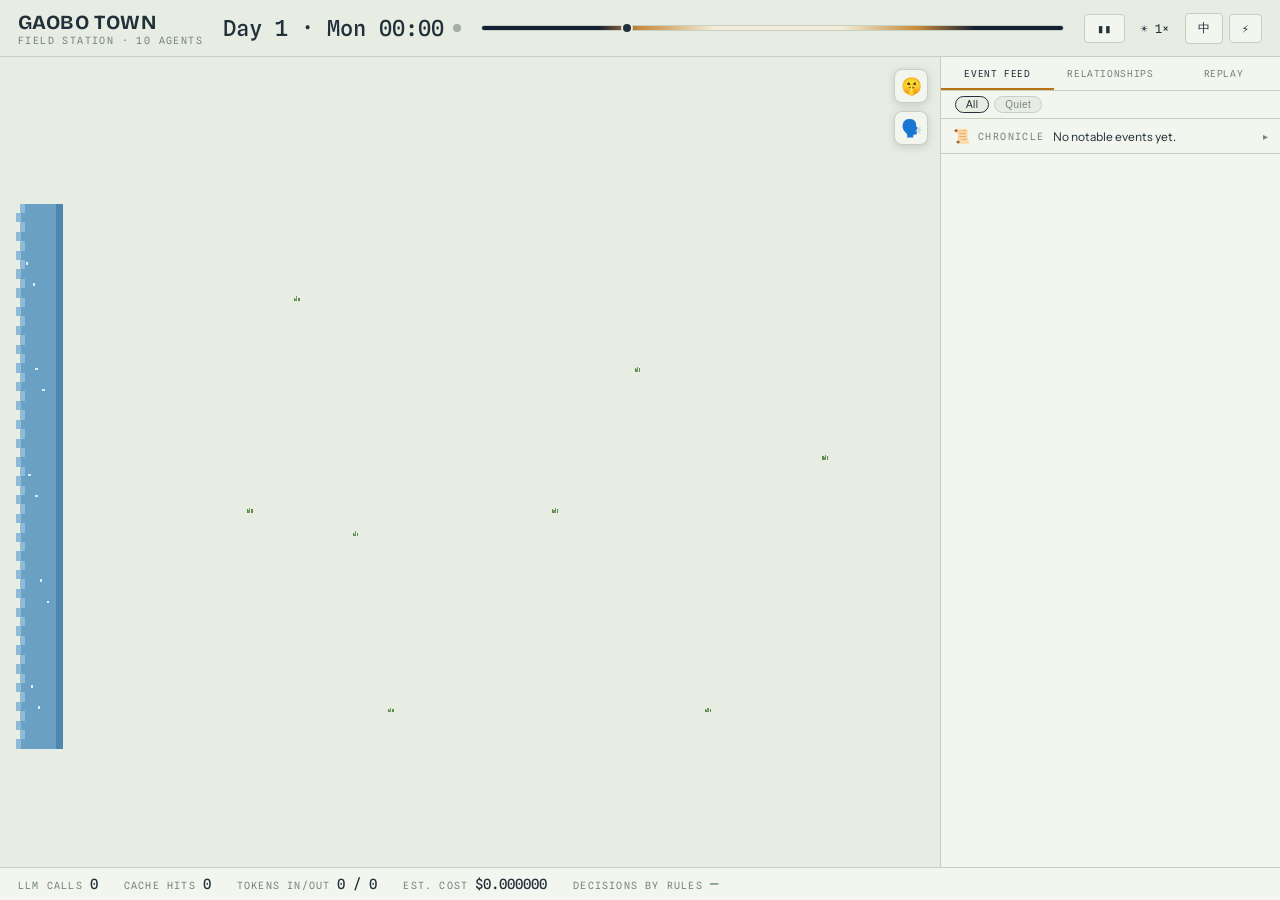
==== frontend/index.html @ 05ef364f "Frontend: inspector stale-response guard Clicking A then B during an LLM-busy stretch could let A's " ====
<!DOCTYPE html>
<html lang="en">
<head>
<meta charset="utf-8">
<meta name="viewport" content="width=device-width, initial-scale=1">
<title>高柏小鎮 · Gaobo Town</title>
<link rel="preconnect" href="https://fonts.googleapis.com">
<link href="https://fonts.googleapis.com/css2?family=Bricolage+Grotesque:opsz,wght@12..96,500;12..96,700&family=Instrument+Sans:wght@400;500;600&family=Spline+Sans+Mono:wght@400;500&display=swap" rel="stylesheet">
<style>
:root{
  --paper:#E8EDE4; --panel:#F3F6EF; --ink:#22303A; --faint:#75857D;
  --line:#C6CFC2; --amber:#B87413; --amber-soft:#B8741322;
  --moss:#5F7D5B; --water:#A9C4C9; --night:#131F35;
  --mono:'Spline Sans Mono',monospace; --body:'Instrument Sans',sans-serif;
  --disp:'Bricolage Grotesque',sans-serif;
}
*{box-sizing:border-box;margin:0}
html,body{height:100%}
body{font-family:var(--body);background:var(--paper);color:var(--ink);display:flex;flex-direction:column;overflow:hidden}

/* header */
header{display:flex;align-items:center;gap:20px;padding:10px 18px;border-bottom:1px solid var(--line)}
.wordmark{font-family:var(--disp);font-weight:700;font-size:20px;letter-spacing:.02em}
.wordmark small{font-family:var(--mono);font-weight:400;font-size:10px;color:var(--faint);display:block;letter-spacing:.14em}
.clockwrap{display:flex;align-items:center;gap:9px;min-width:150px}
#clock{font-family:var(--mono);font-size:22px;font-weight:500}
/* LLM in-flight hint: a quiet amber pulse beside the clock (only past 2s; this is
   normal, not an error, so it stays small). */
#llm-dot{width:9px;height:9px;border-radius:50%;flex:none;background:var(--amber);
  box-shadow:0 0 0 0 var(--amber);animation:llmpulse 1.5s ease-in-out infinite;cursor:default}
@keyframes llmpulse{0%,100%{opacity:.3;transform:scale(.8)}50%{opacity:1;transform:scale(1.15)}}
/* night skip: a small moon beside the clock while the town fast-forwards through the
   sleeping hours (hover -> "restores at dawn"). A slow breath, not an alarm. */
#night-moon{font-size:14px;line-height:1;flex:none;cursor:default;animation:moonbreath 3s ease-in-out infinite}
@keyframes moonbreath{0%,100%{opacity:.55}50%{opacity:1}}
/* connection-lost hint: a quiet grey dot beside the clock while the ws reconnects */
#conn-dot{width:8px;height:8px;border-radius:50%;flex:none;background:var(--faint);
  opacity:.6;animation:connpulse 1.6s ease-in-out infinite;cursor:default}
@keyframes connpulse{0%,100%{opacity:.25}50%{opacity:.7}}
/* pending pause: instant button feedback while the server finishes an in-flight call */
.controls #btn-pause.pending{animation:pausepulse 1s ease-in-out infinite}
@keyframes pausepulse{0%,100%{opacity:1}50%{opacity:.4}}
@media (prefers-reduced-motion:reduce){
  #llm-dot{animation:none;opacity:.75}
  .controls #btn-pause.pending{animation:none;opacity:.55}
}
/* the light installation twinkles once completed */
.installation.done{animation:instTwinkle 1.3s ease-in-out infinite}
@keyframes instTwinkle{0%,100%{opacity:1}50%{opacity:.68}}
@media (prefers-reduced-motion:reduce){ .installation.done{animation:none} }
#daystrip{flex:1;height:6px;border:1px solid var(--line);border-radius:3px;position:relative;background:
  linear-gradient(90deg,#131F35 0%,#131F35 20%,#c98a3a 27%,#f2ecd8 40%,#f2ecd8 62%,#c98a3a 75%,#131F35 85%,#131F35 100%)}
#sun{position:absolute;top:-4px;width:12px;height:12px;border-radius:50%;background:var(--ink);border:2px solid var(--paper);transform:translateX(-50%)}
.controls{display:flex;gap:6px;align-items:center}
.controls button{font-family:var(--mono);font-size:12px;padding:6px 12px;background:var(--panel);
  border:1px solid var(--line);border-radius:4px;color:var(--ink);cursor:pointer}
.controls button.active{background:var(--ink);color:var(--paper);border-color:var(--ink)}
.controls button:focus-visible{outline:2px solid var(--amber);outline-offset:1px}
/* Day/night pacing indicator (not a control): realtime by day, auto night cruise. */
.pace-state{font-family:var(--mono);font-size:12px;padding:6px 10px;color:var(--ink);cursor:default;white-space:nowrap}
.pace-state.cruising{color:var(--amber)}

/* layout */
main{flex:1;display:grid;grid-template-columns:1fr 340px;grid-template-rows:minmax(0,1fr);min-height:0}
#mapwrap{position:relative;min-width:0;min-height:0;overflow:hidden}
/* absolute-fill so the SVG's viewBox aspect ratio never forces intrinsic height
   (which would overflow a short window); it fills the wrap and `meet` letterboxes inside. */
#map{position:absolute;inset:0;width:100%;height:100%;display:block}
aside{border-left:1px solid var(--line);display:flex;flex-direction:column;min-height:0;background:var(--panel)}
.eyebrow{font-family:var(--mono);font-size:10px;letter-spacing:.16em;color:var(--faint);padding:10px 14px 6px}
#feedview{flex:1;min-height:0;display:flex;flex-direction:column;overflow:hidden;position:relative}
#feed{flex:1;overflow-y:auto;padding:0 14px 10px;font-size:13px;line-height:1.45}
.ev.hidden{display:none}
#feed-filter{display:flex;gap:5px;padding:5px 14px;border-bottom:1px solid var(--line);flex:none}
.ff{font-size:10px;padding:2px 10px;border-radius:999px;border:1px solid var(--line);background:var(--paper);
  color:var(--faint);cursor:pointer;letter-spacing:.04em}
.ff.active{color:var(--ink);border-color:var(--ink)}
#feed-pill{position:absolute;left:50%;bottom:12px;transform:translateX(-50%);z-index:20;cursor:pointer;
  font-size:11px;padding:4px 13px;border-radius:999px;border:1px solid var(--ink);background:var(--ink);
  color:var(--paper);box-shadow:0 2px 7px rgba(0,0,0,.22)}
/* chronicle -- the town's living history, pinned atop the feed */
#chronicle{flex:none;border-bottom:1px solid var(--line);background:var(--panel)}
#chron-head{width:100%;display:flex;align-items:center;gap:8px;padding:8px 12px;border:0;background:none;
  cursor:pointer;font-family:inherit;text-align:left;color:var(--ink)}
#chron-head:hover{background:var(--paper)}
#chron-head:focus-visible{outline:2px solid var(--amber);outline-offset:-2px}
.chron-hicon{font-size:14px;flex:none;display:inline-block}
.chron-hicon.pulse{animation:chronpulse .9s ease}
@keyframes chronpulse{0%{transform:scale(1)}30%{transform:scale(1.45)}100%{transform:scale(1)}}
.chron-title{font-family:var(--mono);font-size:10px;letter-spacing:.14em;color:var(--faint);flex:none}
#chron-preview{flex:1;min-width:0;font-size:12px;color:var(--ink);white-space:nowrap;overflow:hidden;text-overflow:ellipsis}
#chron-caret{flex:none;color:var(--faint);font-size:10px;transition:transform .2s}
#chronicle.open #chron-caret{transform:rotate(90deg)}
#chron-list{max-height:38vh;overflow-y:auto;padding:0 12px 8px}
.chron-row{border-top:1px dashed var(--line);font-size:12.5px;line-height:1.4;color:var(--ink)}
.chron-line{display:flex;gap:8px;padding:5px 0;cursor:pointer;align-items:flex-start}
.chron-line:hover{color:var(--amber)}
.chron-line time{font-family:var(--mono);font-size:11px;color:var(--faint);white-space:nowrap;padding-top:1px}
.chron-line .chron-msg{flex:1;min-width:0}
.chron-rowcaret{flex:none;color:var(--faint);font-size:9px;padding-top:3px;transition:transform .2s}
.chron-row.open .chron-rowcaret{transform:rotate(90deg)}
.chron-detail{padding:1px 0 9px 18px}
.chron-detail-text{color:var(--faint);font-size:12px;line-height:1.5;margin-bottom:7px;word-break:break-word}
.chron-convo{display:flex;flex-direction:column;gap:4px;margin-bottom:8px}
.chron-bubble{background:var(--amber-soft);border-left:2px solid var(--amber);border-radius:0 6px 6px 0;padding:3px 8px;font-size:12px;line-height:1.4}
.chron-bubble b{font-family:var(--body);font-weight:600;color:var(--ink)}
.chron-jump{border:1px solid var(--line);background:var(--paper);color:var(--ink);font-family:inherit;font-size:11px;padding:3px 10px;border-radius:5px;cursor:pointer}
.chron-jump:hover{border-color:var(--amber);color:var(--amber)}
.chron-empty{font-size:12px;color:var(--faint);padding:6px 0}
.ev{padding:5px 0;border-bottom:1px dashed var(--line);display:flex;gap:8px}
.ev time{font-family:var(--mono);font-size:11px;color:var(--faint);white-space:nowrap;padding-top:1px}
.ev.dialogue{border-left:3px solid var(--amber);padding-left:8px;background:var(--amber-soft)}
.ev.reflection{border-left:3px solid var(--moss);padding-left:8px}

/* aside tabs (feed | relationships | replay | secrets) */
.tabs{display:flex;border-bottom:1px solid var(--line)}
.tabs .tab{flex:1;min-width:0;font-family:var(--mono);font-size:9.5px;letter-spacing:.07em;color:var(--faint);
  background:none;border:none;border-bottom:2px solid transparent;padding:11px 5px 9px;cursor:pointer;
  white-space:nowrap;overflow:hidden;text-overflow:ellipsis}
.tabs .tab.active{color:var(--ink);border-bottom-color:var(--amber)}
.tabs .tab:focus-visible{outline:2px solid var(--amber);outline-offset:-2px}
[hidden]{display:none!important}

/* social observatory (secrets + rumors) */
#social{flex:1;min-height:0;overflow-y:auto;padding:0 0 12px}
.soc-sec-head{position:sticky;top:0;z-index:1;background:var(--panel);font-family:var(--mono);font-size:10px;
  letter-spacing:.16em;color:var(--faint);padding:11px 14px 7px;border-bottom:1px solid var(--line)}
.soc-empty{font-size:12.5px;color:var(--faint);padding:12px 14px}
/* secrets: grouped by owner */
.soc-owner{display:flex;align-items:center;gap:7px;padding:9px 14px 3px}
.soc-owner svg{width:20px;height:22px;flex:none;display:block}
.soc-owner b{font-family:var(--body);font-size:13px;font-weight:600;color:var(--ink)}
.soc-owner .soc-count{font-family:var(--mono);font-size:10px;color:var(--faint)}
.soc-card{margin:0 14px 7px;padding:7px 9px;border:1px solid var(--line);border-radius:6px;background:var(--paper)}
.soc-text{font-size:12.5px;line-height:1.4;color:var(--ink);word-break:break-word}
.soc-meta{display:flex;flex-wrap:wrap;align-items:center;gap:5px 8px;margin-top:5px;
  font-family:var(--mono);font-size:10px;color:var(--faint)}
.soc-lock{letter-spacing:1px;filter:grayscale(.1)}
.soc-chain{color:var(--ink)}
.soc-badge{padding:1px 6px;border-radius:999px;border:1px solid var(--line);font-size:9.5px;letter-spacing:.04em}
.soc-badge.intact{color:var(--moss);border-color:color-mix(in srgb,var(--moss) 45%,var(--line))}
.soc-badge.leaked{color:#C0503A;border-color:#d8a99f;background:#fbeeea}
.soc-badge.resolved{color:var(--moss);border-color:color-mix(in srgb,var(--moss) 55%,var(--line));background:color-mix(in srgb,var(--moss) 10%,transparent)}
.soc-card.resolved{opacity:.72}
.soc-card.resolved .soc-text{text-decoration:line-through;text-decoration-color:color-mix(in srgb,var(--faint) 60%,transparent)}
.soc-resolution{margin-top:4px;font-size:11.5px;line-height:1.35;color:var(--moss)}
.soc-rumorlink{margin-top:4px;font-family:var(--mono);font-size:10px;color:var(--amber)}
/* rumors: card + expandable version chain */
.soc-rumor{margin:8px 14px 0;border:1px solid var(--line);border-radius:6px;background:var(--paper);overflow:hidden}
.soc-rumor>summary{list-style:none;cursor:pointer;padding:7px 9px}
.soc-rumor>summary::-webkit-details-marker{display:none}
.soc-rumor>summary:focus-visible{outline:2px solid var(--amber);outline-offset:-2px}
.soc-rmeta{display:flex;flex-wrap:wrap;align-items:center;gap:4px 8px;margin-top:4px;
  font-family:var(--mono);font-size:10px;color:var(--faint)}
.soc-rmeta .soc-rstat{color:var(--amber)}
.soc-rmeta .soc-caret{margin-left:auto;transition:transform .15s}
.soc-rumor[open] .soc-caret{transform:rotate(90deg)}
.soc-chainlist{border-top:1px dashed var(--line);padding:6px 9px 8px;background:var(--panel);
  display:flex;flex-direction:column;gap:5px}
.soc-hop{font-size:11.5px;line-height:1.35}
.soc-hop .soc-hop-who{font-family:var(--mono);font-size:9.5px;color:var(--faint);display:block}
.soc-hop .soc-hop-text{color:var(--ink);word-break:break-word}
@media (prefers-reduced-motion: reduce){ .soc-caret{transition:none} }

/* replay panel */
#replay{flex:1;min-height:0;display:flex;flex-direction:column;overflow:hidden}
#replay-body{flex:1;min-height:0;display:flex;flex-direction:column;overflow:hidden}
.replay-msg{padding:16px 14px;font-size:13px;line-height:1.5;color:var(--faint)}
.replay-ctl{padding:10px 14px 12px;border-bottom:1px solid var(--line);display:flex;flex-direction:column;gap:9px}
.rc-row{display:flex;align-items:center;gap:8px;font-family:var(--mono);font-size:10px;letter-spacing:.12em;
  text-transform:uppercase;color:var(--faint)}
.rc-row select{flex:1;min-width:0;font-family:var(--mono);font-size:11px;padding:5px 6px;background:var(--paper);
  border:1px solid var(--line);border-radius:4px;color:var(--ink);text-transform:none;letter-spacing:0}
.rc-time{font-family:var(--mono);font-size:15px;font-weight:500;text-align:center;color:var(--ink);
  font-variant-numeric:tabular-nums}
#replay-slider{width:100%;accent-color:var(--amber);cursor:pointer;margin:0}
#replay-slider:focus-visible{outline:2px solid var(--amber);outline-offset:2px}
.rc-transport{display:flex;align-items:center;gap:6px}
.rc-transport button{font-family:var(--mono);font-size:12px;padding:6px 11px;background:var(--paper);
  border:1px solid var(--line);border-radius:4px;color:var(--ink);cursor:pointer}
.rc-transport button:hover{border-color:var(--amber)}
.rc-transport button:focus-visible{outline:2px solid var(--amber);outline-offset:1px}
.rc-speeds{display:flex;gap:4px;margin-left:auto}
.rspeed.active,#replay-play.playing{background:var(--ink);color:var(--paper);border-color:var(--ink)}
#replay-feed{flex:1;overflow-y:auto;padding:0 14px 10px;font-size:13px;line-height:1.45}
#replay-badge{position:absolute;top:12px;left:12px;z-index:15;font-family:var(--mono);font-size:15px;font-weight:700;
  letter-spacing:.08em;background:var(--amber);color:#fff;padding:7px 16px;border-radius:6px;
  box-shadow:0 3px 12px rgba(0,0,0,.28);animation:replaypulse 1.8s ease-in-out infinite}
@keyframes replaypulse{0%,100%{opacity:1}50%{opacity:.6}}
#mapwrap.replaying{box-shadow:inset 0 0 0 5px var(--amber)}   /* obvious "you're in replay" frame */
#replay-legacy-note{padding:8px 14px;margin:0;font-size:12px;line-height:1.45;color:var(--amber);
  background:color-mix(in srgb,var(--amber) 12%,transparent);border-bottom:1px solid var(--line)}

/* relationship graph */
#graph{flex:1;min-height:0;position:relative;overflow:hidden}
#relsvg{width:100%;height:100%;display:block}
.rg-ctl{position:absolute;top:8px;z-index:12;font-size:10px;padding:3px 10px;border-radius:999px;
  border:1px solid var(--line);background:var(--paper);color:var(--faint);cursor:pointer;letter-spacing:.04em}
#rg-showall{left:8px}
#rg-showall.active{color:var(--ink);border-color:var(--ink)}
#rg-ego-clear{right:8px;color:var(--ink);border-color:var(--ink)}
.rnode{cursor:grab}
.rnode.dragging{cursor:grabbing}
.rnode-sh{fill:#000;opacity:.10}
.rnode-hit{fill:transparent}
.rnode-namebg{fill:var(--panel);opacity:.74;pointer-events:none}
.rnode-name{font-family:var(--mono);font-size:9px;fill:var(--ink);text-anchor:middle;pointer-events:none}
.rnode-pin{fill:var(--amber);stroke:var(--paper);stroke-width:1;display:none}
.rnode.pinned .rnode-pin{display:block}
.redge{stroke-linecap:round}
.rromance{stroke-linecap:round;fill:none;pointer-events:none}   /* romance overlay: pink, atop friendship */
.rmark{font-size:11px;text-anchor:middle;dominant-baseline:central;pointer-events:none}
.redge-hit{stroke:transparent;stroke-width:12;fill:none;cursor:pointer}
#reltip{position:absolute;pointer-events:none;background:var(--ink);color:var(--paper);font-family:var(--mono);
  font-size:10px;line-height:1.55;padding:5px 8px;border-radius:5px;white-space:nowrap;z-index:5}
#reltip b{font-weight:600;font-family:var(--body)}
@media (prefers-reduced-motion: reduce){ .rnode{transition:none!important} }

/* inspector -- floating draggable card over the map (see #inspector in #mapwrap) */
#inspector{position:absolute;left:12px;top:12px;z-index:30;width:312px;max-width:calc(100% - 24px);
  max-height:70%;display:flex;flex-direction:column;background:var(--panel);
  border:1px solid var(--line);border-radius:10px;box-shadow:0 8px 28px rgba(0,0,0,.22);overflow:hidden}
#insp-head{flex:none;display:flex;align-items:center;justify-content:space-between;gap:8px;
  padding:7px 6px 7px 14px;border-bottom:1px solid var(--line);background:var(--panel);
  cursor:grab;user-select:none;touch-action:none}
#inspector.dragging #insp-head{cursor:grabbing}
#insp-title{font-family:var(--mono);font-size:10px;letter-spacing:.16em;color:var(--faint)}
#insp-close{border:none;background:none;color:var(--faint);font-size:13px;line-height:1;
  padding:4px 8px;cursor:pointer;border-radius:4px}
#insp-close:hover{color:var(--ink);background:var(--paper)}
#insp-close:focus-visible{outline:2px solid var(--amber);outline-offset:1px}
#insp-body{flex:1;min-height:0;overflow-y:auto;padding-bottom:12px}
/* observatory: launcher icons + floating secrets/rumors cards (inspector-style) */
#obs-icons{position:absolute;right:12px;top:12px;z-index:28;display:flex;flex-direction:column;gap:8px}
.obs-icon{width:34px;height:34px;border-radius:8px;border:1px solid var(--line);background:var(--panel);
  font-size:17px;line-height:1;cursor:pointer;box-shadow:0 2px 8px rgba(0,0,0,.15);display:flex;align-items:center;justify-content:center}
.obs-icon.active{border-color:var(--ink)}
.obs-icon.pulse{animation:obspulse 1.4s ease-in-out}
@keyframes obspulse{0%,100%{box-shadow:0 2px 8px rgba(0,0,0,.15)}50%{box-shadow:0 0 0 4px color-mix(in srgb,var(--amber) 45%,transparent)}}
.floatcard{position:absolute;z-index:31;width:300px;max-width:calc(100% - 24px);max-height:70%;
  display:flex;flex-direction:column;background:var(--panel);border:1px solid var(--line);border-radius:10px;
  box-shadow:0 8px 28px rgba(0,0,0,.22);overflow:hidden}
#float-secrets{left:12px;top:56px}
#float-rumors{left:26px;top:82px}
.fc-head{flex:none;display:flex;align-items:center;justify-content:space-between;gap:8px;
  padding:7px 6px 7px 14px;border-bottom:1px solid var(--line);cursor:grab;user-select:none;touch-action:none;
  font-family:var(--mono);font-size:10px;letter-spacing:.16em;color:var(--faint)}
.floatcard.dragging .fc-head{cursor:grabbing}
.fc-close{border:none;background:none;color:var(--faint);font-size:13px;line-height:1;padding:4px 8px;cursor:pointer;border-radius:4px}
.fc-close:hover{color:var(--ink);background:var(--paper)}
.fc-body{flex:1;min-height:0;overflow-y:auto;padding-bottom:10px}
/* narrow screens: dragging a floating card is poor UX -> dock it as a bottom sheet */
@media (max-width:900px){
  #inspector{left:0!important;right:0!important;top:auto!important;bottom:0!important;
    width:100%!important;max-width:100%!important;max-height:52%!important;border-radius:12px 12px 0 0}
  #insp-head{cursor:default}
}
/* "while you were away" card -- unattended-mode recap shown on reconnect */
#away-card{position:absolute;left:50%;top:14px;transform:translateX(-50%);z-index:40;
  width:360px;max-width:calc(100% - 24px);max-height:78%;display:flex;flex-direction:column;
  background:var(--panel);border:1px solid var(--line);border-radius:10px;
  box-shadow:0 10px 32px rgba(0,0,0,.26);overflow:hidden}
#away-head{flex:none;display:flex;align-items:center;justify-content:space-between;gap:8px;
  padding:9px 6px 9px 14px;background:var(--amber);color:#fff}
#away-title{font-family:var(--body);font-size:13px;font-weight:600;letter-spacing:.02em}
#away-close{border:none;background:none;color:#fff;font-size:14px;line-height:1;padding:4px 9px;cursor:pointer;border-radius:4px}
#away-close:hover{background:rgba(255,255,255,.2)}
#away-close:focus-visible{outline:2px solid #fff;outline-offset:1px}
#away-body{overflow-y:auto;padding:12px 14px}
#away-sub{font-family:var(--mono);font-size:11px;color:var(--faint);margin-bottom:10px}
#away-stats{display:flex;flex-wrap:wrap;gap:6px 16px;margin-bottom:11px}
.away-stat{font-size:12.5px;color:var(--ink)}
.away-stat b{font-size:15px;font-weight:700}
.away-hl{font-family:var(--mono);font-size:10px;letter-spacing:.14em;color:var(--faint);margin:2px 0 3px}
.away-ev{display:flex;gap:8px;width:100%;text-align:left;padding:6px 0;border:0;border-top:1px dashed var(--line);
  background:none;font-family:inherit;font-size:12.5px;line-height:1.4;color:var(--ink);cursor:pointer}
.away-ev:hover{color:var(--amber)}
.away-ev:focus-visible{outline:2px solid var(--amber);outline-offset:1px}
.away-ev time{font-family:var(--mono);font-size:11px;color:var(--faint);white-space:nowrap;padding-top:1px}
.away-empty{font-size:12.5px;color:var(--faint);padding:4px 0}
@media (max-width:900px){ #away-card{left:0;right:0;top:0;transform:none;width:100%;max-width:100%;border-radius:0 0 12px 12px} }
#inspector .placeholder{padding:14px;font-size:13px;color:var(--faint)}
#inspector h2{font-family:var(--disp);font-size:18px;padding:2px 14px 0}
#inspector .sub{font-size:12px;color:var(--faint);padding:0 14px 8px}
.bar{height:7px;background:var(--paper);border:1px solid var(--line);border-radius:4px;overflow:hidden}
.bar i{display:block;height:100%;background:var(--moss)}
.bar.amber i{background:var(--amber)}
.bar.pink i{background:#E86A9A}
.rom-lbl{font-weight:400}
.kv{display:grid;grid-template-columns:86px 1fr 34px;gap:8px;align-items:center;padding:3px 14px;font-size:12px}
.kv b{font-weight:500}
.mem{padding:4px 14px;font-size:12px;border-bottom:1px dashed var(--line)}
.mem time{font-family:var(--mono);font-size:10px;color:var(--faint);margin-right:6px}
.mem .imp{font-family:var(--mono);font-size:10px;color:var(--amber);margin-left:6px}
.blf{padding:5px 14px 7px;border-bottom:1px dashed var(--line)}
.blf-top{display:flex;justify-content:space-between;align-items:baseline;gap:8px;font-size:12px}
.blf-top b{font-weight:600}
.blf-conf{font-family:var(--mono);font-size:10px;color:var(--faint)}
.blf .bar{margin:3px 0 2px}
.blf-text{font-size:12px;color:var(--faint);line-height:1.4}
.trace{margin:6px 14px;padding:8px;border:1px solid var(--line);border-radius:6px;font-size:12px;background:var(--paper)}
.trace .m{font-family:var(--mono);font-size:10px;color:var(--faint)}
.trace b{color:var(--amber)}
/* inspector loading skeleton -- shown the instant you switch agents, so the
   previous person's data never lingers while the new fetch is in flight */
.insp-skel{padding:16px 14px;display:flex;flex-direction:column;gap:10px}
.insp-skel .sk{height:11px;border-radius:4px;
  background:linear-gradient(90deg,var(--paper) 0%,var(--line) 50%,var(--paper) 100%);
  background-size:200% 100%;animation:skwave 1.2s ease-in-out infinite}
.insp-skel .sk.title{height:19px;width:52%;margin-bottom:4px}
.insp-skel .sk.w1{width:82%}.insp-skel .sk.w2{width:64%}.insp-skel .sk.w3{width:73%}
@keyframes skwave{0%{background-position:200% 0}100%{background-position:-200% 0}}
@media (prefers-reduced-motion:reduce){ .insp-skel .sk{animation:none;opacity:.6} }

/* cost strip */
footer{display:flex;gap:26px;align-items:baseline;padding:8px 18px;border-top:1px solid var(--line);
  font-family:var(--mono);font-size:12px;background:var(--panel)}
footer .lab{font-size:10px;letter-spacing:.12em;color:var(--faint)}
footer b{font-weight:500;font-size:14px}
#rulespct b{color:var(--moss)}

/* map svg -- storybook village */
.loc-label{font-family:var(--mono);font-size:10px;font-weight:500;fill:var(--ink);text-anchor:middle}
.loc-kind{font-family:var(--mono);font-size:8px;fill:var(--faint);letter-spacing:.12em;text-anchor:middle}
.shop-rev-g rect{fill:var(--panel);stroke:var(--line);stroke-width:.5}
.shop-rev{font-family:var(--mono);font-size:8.5px;font-weight:500;fill:var(--amber);text-anchor:middle}
.closed-badge{fill:#C0503A;stroke:#8f3a2a;stroke-width:.5}
.broken-badge{font-size:12px;text-anchor:middle;pointer-events:none}
.closed-text{font-family:var(--mono);font-size:9px;font-weight:600;fill:#fff;text-anchor:middle;letter-spacing:.06em}
#inspector .money{color:var(--amber);font-weight:500}
#terrain,#roads{shape-rendering:crispEdges}
.river-hi{animation:ripple 1.3s steps(2) infinite}
@keyframes ripple{from{transform:translateX(0)}to{transform:translateX(4px)}}

/* pixel-art villagers: frame-based <use> sprites, hard edges, no opacity fades */
.agent{cursor:pointer}
.agent .hit{fill:transparent}
.agent .shadow{fill:#000;opacity:.09}
.agent .fr{visibility:hidden;shape-rendering:crispEdges}
.agent .fr1{visibility:visible;animation:frmflip .8s infinite;animation-delay:var(--d,0s)}
.agent .fr2{animation:frmflip .8s infinite;animation-delay:calc(var(--d,0s) - .4s)}
.agent.walking .fr1{animation-duration:.5s;animation-delay:0s}
.agent.walking .fr2{animation-duration:.5s;animation-delay:-.25s}
.agent.sleeping .fr1,.agent.sleeping .fr2{visibility:hidden;animation:none}
.agent.sleeping .fs{visibility:visible}
.agent .ring{fill:none;stroke:none}
.agent.talking .ring{stroke:var(--amber);stroke-width:2;animation:pulse 1.6s infinite}
.agent .zzz{font-family:var(--disp);font-weight:700;font-size:11px;fill:var(--ink);text-anchor:middle;opacity:0;pointer-events:none}
.agent.sleeping .zzz{animation:zsleep 2.6s ease-in-out infinite}
.nametag rect{fill:var(--panel);stroke:var(--line);stroke-width:.5}
.nametag text{font-family:var(--mono);font-size:8.5px;fill:var(--ink);text-anchor:middle;pointer-events:none}
.bubble rect{fill:var(--ink)}
.bubble text{font-family:var(--body);font-size:11px;fill:var(--paper)}

/* world events: system feed rows + rain/festival map layers + God Mode panel */
.ev.system{justify-content:center;text-align:center;font-style:italic;color:var(--amber);
  background:var(--amber-soft);border-bottom-style:solid}
.ev.system time{display:none}
#rain,#festival{pointer-events:none}
#raindrops{animation:rainfall .5s steps(2) infinite}
@keyframes rainfall{from{transform:translate(0,0)}to{transform:translate(-4px,14px)}}
#godpanel{position:absolute;top:52px;right:14px;z-index:20;display:flex;flex-direction:column;gap:6px;width:212px;
  max-height:calc(100% - 66px);overflow-y:auto;
  background:var(--panel);border:1px solid var(--line);border-radius:6px;padding:8px;
  box-shadow:0 4px 14px rgba(0,0,0,.12)}
#godpanel button{font-family:var(--mono);font-size:12px;padding:7px 12px;background:var(--paper);
  border:1px solid var(--line);border-radius:4px;color:var(--ink);cursor:pointer;text-align:left;white-space:nowrap}
#godpanel button:hover{border-color:var(--amber)}
#godpanel button:disabled{opacity:.45;cursor:not-allowed}
/* rumor sub-panel */
.god-sec{font-family:var(--mono);font-size:9px;letter-spacing:.16em;color:var(--faint);
  padding:4px 2px 0;border-top:1px solid var(--line);margin-top:2px}
.god-row{display:flex;align-items:center;gap:6px}
.god-row label{font-family:var(--mono);font-size:10px;color:var(--faint);white-space:nowrap}
#godpanel select,#godpanel input{flex:1;min-width:0;font-family:var(--mono);font-size:11px;padding:5px 6px;
  background:var(--paper);border:1px solid var(--line);border-radius:4px;color:var(--ink)}
#godpanel input:focus,#godpanel select:focus{outline:2px solid var(--amber);outline-offset:1px}
.god-preset{font-size:11.5px!important}
.god-toggle{color:var(--faint);font-style:italic}
#god-feedback{font-family:var(--mono);font-size:11px;line-height:1.4;padding:3px 2px;color:var(--moss);
  transition:opacity .5s}
#god-feedback.err{color:#C0503A}
#god-feedback.fade{opacity:0}
@media (prefers-reduced-motion: reduce){ #raindrops{animation:none} }
/* NB: #lights opacity is driven by the `opacity` ATTRIBUTE (set each tick in
   updateClock), NOT a CSS rule -- a CSS `opacity` here would override the
   attribute (presentation attrs rank lowest) and the windows would never glow. */
@keyframes frmflip{0%,49.9%{visibility:visible}50%,100%{visibility:hidden}}
@keyframes zsleep{0%{opacity:0;transform:translateY(0)}30%{opacity:.85}65%{opacity:0;transform:translateY(-6px)}100%{opacity:0}}
@keyframes pulse{0%{r:11;stroke-opacity:.9}100%{r:24;stroke-opacity:0}}
@media (prefers-reduced-motion: reduce){
  .agent .fr1,.agent .fr2{animation:none!important}
  .agent .fr1{visibility:visible}.agent .fr2{visibility:hidden}
  .agent.sleeping .fr1{visibility:hidden}.agent.sleeping .fs{visibility:visible}
  .agent.sleeping .zzz{animation:none}
  .agent.talking .ring{animation:none;stroke-opacity:.7}
  .river-hi{animation:none}
  .agent-g{transition:none!important}}
@media (max-width:860px){main{grid-template-columns:1fr}aside{display:none}}
</style>
</head>
<body>
<header>
  <div class="wordmark"><span data-i18n="townName">GAOBO TOWN</span><small data-i18n="subtitle">FIELD STATION · 5 AGENTS</small></div>
  <div class="clockwrap">
    <div id="clock">— —:—</div>
    <span id="conn-dot" hidden data-i18n-title="conn.reconnecting" title="Connection lost, reconnecting…" role="status"></span>
    <span id="llm-dot" hidden data-i18n-title="llmBusy" title="Waiting for AI…" role="status"></span>
    <span id="night-moon" hidden data-i18n-title="night.hint" title="Fast-forwarding through the night — restores at dawn" role="status">🌙</span>
  </div>
  <div id="daystrip"><div id="sun" style="left:25%"></div></div>
  <div class="controls">
    <button id="btn-pause" data-i18n-title="title.pause" title="Pause simulation">▮▮</button>
    <span id="pace-state" class="pace-state" data-i18n-title="pace.hint" title="Daytime runs in real time; nights fast-forward automatically" role="status">☀️ 1×</span>
    <button id="btn-lang" title="Switch language">中</button>
    <button id="btn-god" data-i18n-title="title.god" title="World events">⚡</button>
  </div>
  <div id="godpanel" hidden>
    <button id="god-rain" data-i18n="god.rain">Rain · 3h</button>
    <button id="god-festival" data-i18n="god.festival">Park festival · 4h</button>
    <div class="god-row"><select id="god-break-loc"></select><button id="god-break" data-i18n="god.break">Break equipment</button></div>

    <div class="god-sec" data-i18n="god.rumorHead">RUMORS</div>
    <div class="god-row">
      <label data-i18n="god.startedBy">Started by</label>
      <select id="god-starter"></select>
    </div>
    <button class="god-preset" data-preset="cafe_crisis" data-i18n="god.preset.cafe">Cafe crisis</button>
    <button class="god-preset" data-preset="xue_quit" data-i18n="god.preset.xue">Xue quitting</button>
    <button class="god-preset" data-preset="aisi_award" data-i18n="god.preset.aisi">Aisi's award</button>
    <button class="god-preset" data-preset="azong_move" data-i18n="god.preset.azong">Azong moving</button>

    <button id="god-custom-toggle" class="god-toggle" data-i18n="god.customToggle">Custom rumor…</button>
    <div id="god-custom" hidden>
      <input id="god-text" type="text" data-i18n-ph="god.textPh" placeholder="Rumor text (English)">
      <div class="god-row"><label data-i18n="god.about">About</label><select id="god-subject"></select></div>
      <div class="god-row"><label data-i18n="god.startedBy">Started by</label><select id="god-custom-starter"></select></div>
      <button id="god-seed" data-i18n="god.spread">Spread rumor</button>
    </div>

    <div id="god-feedback" hidden></div>

    <div class="god-sec" data-i18n="god.secretsHead">SECRETS</div>
    <button id="god-secret-toggle" class="god-toggle" data-i18n="god.secretToggle">Plant a secret…</button>
    <div id="god-secret-form" hidden>
      <div class="god-row"><label data-i18n="god.secretOwner">Owner</label><select id="god-secret-owner"></select></div>
      <input id="god-secret-text" type="text" data-i18n-ph="god.secretPh" placeholder="Secret (English)">
      <div class="god-row"><label data-i18n="god.secretSens">Sensitivity</label>
        <input type="range" id="god-secret-sens" min="0" max="1" step="0.1" value="0.6"></div>
      <button id="god-secret-plant" data-i18n="god.secretPlant">Plant secret</button>
    </div>
  </div>
</header>

<main>
  <div id="mapwrap">
    <div id="replay-badge" hidden><span data-i18n="replay.badge">⏪ REPLAYING</span></div>
    <svg id="map" viewBox="0 0 800 520" preserveAspectRatio="xMidYMid meet" role="img" aria-label="Town map">
      <defs id="sprite-defs"><!-- pixel-art villager sprites injected by initSprites() --></defs>
      <rect width="800" height="520" fill="var(--paper)"/>
      <g id="terrain"></g>
      <g id="roads"></g>
      <g id="locs"></g>
      <g id="landmarks"></g>   <!-- world objects (the mural); above buildings, below villagers -->
      <g id="closed-signs"></g>   <!-- weekly day-off badges over shops -->
      <g id="broken-signs"></g>   <!-- 🛠️ equipment-fault badges until Long repairs -->
      <g id="agents"></g>
      <g id="festival" pointer-events="none"></g>
      <g id="rain" opacity="0" pointer-events="none"><rect width="800" height="520" fill="#4a6a90" opacity="0.12"/><g id="raindrops"></g></g>
      <rect id="nightfall" width="800" height="520" fill="var(--night)" opacity="0" pointer-events="none"/>
      <g id="lights" opacity="0" pointer-events="none"></g>
      <g id="bubbles"></g>   <!-- topmost: speech stays readable over nightfall / rain / festival -->
    </svg>
    <!-- Agent inspector: a floating, draggable card over the map (bottom-docked on narrow screens) -->
    <div id="inspector" hidden>
      <div id="insp-head">
        <span id="insp-title" data-i18n="inspectorTitle">AGENT INSPECTOR</span>
        <button id="insp-close" aria-label="Close inspector" title="Close">✕</button>
      </div>
      <div id="insp-body"></div>
    </div>
    <!-- Observatory launchers: floating secrets / rumors windows -->
    <div id="obs-icons">
      <button id="obs-secrets" class="obs-icon" data-i18n-title="obs.secrets" title="Secrets">🤫</button>
      <button id="obs-rumors" class="obs-icon" data-i18n-title="obs.rumors" title="Rumors">🗣️</button>
    </div>
    <div id="float-secrets" class="floatcard" hidden>
      <div class="fc-head"><span data-i18n="social.secretsHead">SECRETS</span><button class="fc-close" title="Close">✕</button></div>
      <div class="fc-body"><div id="soc-secrets"></div></div>
    </div>
    <div id="float-rumors" class="floatcard" hidden>
      <div class="fc-head"><span data-i18n="social.rumorsHead">RUMORS</span><button class="fc-close" title="Close">✕</button></div>
      <div class="fc-body"><div id="soc-rumors"></div></div>
    </div>
    <!-- Unattended-mode recap: what the town got up to while nobody was watching -->
    <div id="away-card" hidden>
      <div id="away-head">
        <span id="away-title" data-i18n="away.title">While you were away…</span>
        <button id="away-close" aria-label="Close" title="Close">✕</button>
      </div>
      <div id="away-body">
        <div id="away-sub"></div>
        <div id="away-stats"></div>
        <div id="away-events"></div>
      </div>
    </div>
  </div>
  <aside>
    <div class="tabs" role="tablist">
      <button id="tab-feed" class="tab active" role="tab" data-i18n="feedTitle">EVENT FEED</button>
      <button id="tab-graph" class="tab" role="tab" data-i18n="graphTitle">RELATIONSHIPS</button>
      <button id="tab-replay" class="tab" role="tab" data-i18n="replayTitle">REPLAY</button>
    </div>
    <div id="feedview">
      <div id="feed-filter">
        <button id="ff-all" class="ff active" data-i18n="feed.all">All</button>
        <button id="ff-quiet" class="ff" data-i18n="feed.quiet">Quiet</button>
      </div>
      <div id="chronicle">
        <button id="chron-head" aria-expanded="false">
          <span class="chron-hicon">📜</span>
          <span class="chron-title" data-i18n="chron.title">CHRONICLE</span>
          <span id="chron-preview"></span>
          <span id="chron-caret">▸</span>
        </button>
        <div id="chron-list" hidden></div>
      </div>
      <div id="feed"></div>
      <button id="feed-pill" hidden></button>
    </div>
    <div id="replay" hidden>
      <div id="replay-nodb" class="replay-msg" hidden data-i18n="replay.noDB">Replay needs a database (set AI_TOWN_DB_URL).</div>
      <div id="replay-body" hidden>
        <div id="replay-legacy-note" hidden data-i18n="replay.legacy">This session is from an older town — text browsing only.</div>
        <div class="replay-ctl" id="replay-ctl">
          <label class="rc-row"><span data-i18n="replay.run">Run</span><select id="replay-run"></select></label>
          <div class="rc-time" id="replay-time">Day 1 06:00</div>
          <input type="range" id="replay-slider" min="0" max="0" value="0" aria-label="Replay time">
          <div class="rc-transport">
            <button id="replay-play" data-i18n-title="replay.play" title="Play">▶</button>
            <div class="rc-speeds">
              <button class="rspeed" data-sp="60">60×</button>
              <button class="rspeed active" data-sp="300">300×</button>
              <button class="rspeed" data-sp="1000">1000×</button>
            </div>
          </div>
        </div>
        <div id="replay-feed"></div>
      </div>
    </div>
    <div id="graph" hidden>
      <button id="rg-showall" class="rg-ctl" data-i18n="graph.showAll">All relationships</button>
      <button id="rg-ego-clear" class="rg-ctl" hidden data-i18n="graph.egoClear">✕ focus</button>
      <svg id="relsvg" viewBox="0 0 300 300" preserveAspectRatio="xMidYMid meet" role="img" aria-label="Relationship graph"></svg>
      <div id="reltip" hidden></div>
    </div>
  </aside>
</main>

<footer>
  <span><span class="lab" data-i18n="footer.calls">LLM CALLS</span> <b id="u-calls">0</b></span>
  <span><span class="lab" data-i18n="footer.cache">CACHE HITS</span> <b id="u-cache">0</b></span>
  <span><span class="lab" data-i18n="footer.tokens">TOKENS IN/OUT</span> <b id="u-tok">0 / 0</b></span>
  <span><span class="lab" data-i18n="footer.cost">EST. COST</span> <b id="u-cost">$0.000000</b></span>
  <span id="rulespct"><span class="lab" data-i18n="footer.rules">DECISIONS BY RULES</span> <b id="u-rules">—</b></span>
</footer>

<script>
const $=s=>document.querySelector(s);
let LOCS={}, AGENTS={}, selected=null, LOC_LIST=[], ECON=null, AWAY=null;
let CHRON=[], chronOpen=false;      // chronicle state (declared early: applyLang() renders it during init)
const CHRON_VERBS=new Set(['confide','confronted','landmark_done','belief','broke',
  'rain_start','rain_end','festival_start','festival_end','leak','secret_born','week_close',
  'transition','milestone','romance_dating','romance_rejected','romance_partners',
  'breakdown','repaired']);

/* ---------- i18n ---------- */
const I18N={
  en:{
    townName:'GAOBO TOWN', subtitle:'FIELD STATION · 10 AGENTS', feedTitle:'EVENT FEED', graphTitle:'RELATIONSHIPS', replayTitle:'REPLAY', inspectorTitle:'AGENT INSPECTOR',
    'feed.all':'All','feed.quiet':'Quiet','feed.newMsgs':'{n} new',
    'graph.showAll':'All relationships','graph.egoClear':'✕ focus',
    'obs.secrets':'Secrets','obs.rumors':'Rumors',
    'replay.run':'Run', 'replay.play':'Play', 'replay.pause':'Pause', 'replay.badge':'⏪ REPLAYING',
    'replay.grpCurrent':'Current town', 'replay.grpArchived':'Archived',
    'replay.legacy':'This session is from an older town — text browsing only.',
    'replay.noDB':'Replay needs a database. Set AI_TOWN_DB_URL to record history you can scrub through.',
    'replay.empty':'This run has no events to replay yet.', 'replay.events':'events', 'replay.loading':'Loading history…',
    inspectorPlaceholder:'Select an agent on the map to inspect memories, relationships, and decision traces.',
    energy:'Energy', money:'Money', doing:'Doing', relationships:'RELATIONSHIPS', noRelationships:'No relationships yet.',
    relFriend:'friendship', relTrust:'trust',
    cafeToday:'Today',
    recentMemories:'RECENT MEMORIES', decisionTraces:'DECISION TRACES', noDecisions:'No decisions yet.', imp:'imp',
    beliefsTitle:'LASTING IMPRESSIONS', noBeliefs:'No lasting impressions yet.', beliefSrc:'{n}×',
    'footer.calls':'LLM CALLS','footer.cache':'CACHE HITS','footer.tokens':'TOKENS IN/OUT',
    'footer.cost':'EST. COST','footer.rules':'DECISIONS BY RULES',
    'title.pause':'Pause simulation','title.pausing':'Pausing…','llmBusy':'Waiting for AI…',
    'conn.reconnecting':'Connection lost, reconnecting…',
    'pace.night':'🌙 Fast-forward','pace.hint':'Daytime runs in real time; nights fast-forward automatically',
    'title.lang':'Switch language', mapAria:'Town map', listSep:', ',
    'night.hint':'Fast-forwarding through the night — restores at dawn',
    'title.god':'World events','god.rain':'Rain · 3h','god.festival':'Park festival · 4h','god.break':'Break equipment',
    'god.rumorHead':'RUMORS','god.startedBy':'Started by','god.presetDefault':'(preset default)',
    'god.preset.cafe':'Cafe crisis','god.preset.xue':'Xue quitting','god.preset.aisi':"Aisi's award",'god.preset.azong':'Azong moving',
    'god.customToggle':'Custom rumor…','god.about':'About','god.noSubject':'(no subject)',
    'god.textPh':'Rumor text (English)','god.spread':'Spread rumor',
    'god.spreadOk':'Rumor spread','god.failed':'Failed: ',
    'god.spreading':'spreading',
    'god.stAdmitted':'✓ confronted · admitted','god.stDenied':'✓ confronted · denied',
    'god.knownBy':'known by {n}','god.noRumors':'No rumors yet.',
    'god.secretsHead':'SECRETS','god.secretToggle':'Plant a secret…','god.secretOwner':'Owner',
    'god.secretSens':'Sensitivity','god.secretPh':'Secret (English)','god.secretPlant':'Plant secret',
    'god.secretPlanted':'Secret planted','god.noSecrets':'No secrets yet.',
    'god.confidedTo':'confided to {n}','god.secretIntact':'intact','god.secretLeaked':'leaked by {who}',
    socialTitle:'SECRETS','social.secretsHead':'SECRETS','social.rumorsHead':'RUMORS',
    'social.knownToNoOne':'Known to no one','social.confidedTo':'Confided to','social.leaked':'⚠️ leaked · {who}',
    'social.resolved':'✓ laid to rest',
    'social.becameRumor':'→ now a rumor','social.origin':'origin','social.expandHint':'tap to trace the retelling',
    'away.title':'While you were away…',
    'away.gap':'Away {mins} · {from} → {to}',
    'away.days':'sim-days','away.dialogues':'conversations','away.rumors':'new rumors',
    'away.secrets':'new secrets','away.beliefs':'new impressions',
    'away.highlights':'HIGHLIGHTS','away.none':'Nothing major happened.',
    'away.leak':"🕳️ {who}'s secret leaked into a rumor",'away.week':'📅 Weekly books settled',
    'away.jump':'Jump to this moment in replay',
    'chron.title':'CHRONICLE','chron.empty':'No notable events yet.',
    'chron.secret':"🔒 {who} started keeping something to themselves",
    'chron.replayHere':'⏪ Replay this moment','chron.noConvo':'(no dialogue recorded)',
  },
  zh:{
    townName:'高柏小鎮', subtitle:'田野觀測站 · 10 位智能體', feedTitle:'事件動態', graphTitle:'關係圖', replayTitle:'回放', inspectorTitle:'智能體檢視器',
    'feed.all':'全部','feed.quiet':'精簡','feed.newMsgs':'{n} 則新訊息',
    'graph.showAll':'全部關係','graph.egoClear':'✕ 聚焦',
    'obs.secrets':'祕密','obs.rumors':'謠言',
    'replay.run':'場次', 'replay.play':'播放', 'replay.pause':'暫停', 'replay.badge':'⏪ 回放中',
    'replay.grpCurrent':'目前小鎮', 'replay.grpArchived':'封存',
    'replay.legacy':'此場次來自舊版小鎮,僅供文字瀏覽。',
    'replay.noDB':'回放需要資料庫。設定 AI_TOWN_DB_URL 後才會記錄可拖曳回放的歷史。',
    'replay.empty':'這個場次還沒有可回放的事件。', 'replay.events':'事件', 'replay.loading':'載入歷史中…',
    inspectorPlaceholder:'點選地圖上的智能體，檢視其記憶、關係與決策軌跡。',
    energy:'精力', money:'金錢', doing:'狀態', relationships:'人際關係', noRelationships:'尚無人際關係。',
    relFriend:'友誼', relTrust:'信任',
    cafeToday:'今日',
    recentMemories:'近期記憶', decisionTraces:'決策軌跡', noDecisions:'尚無決策。', imp:'重要度',
    beliefsTitle:'長期印象', noBeliefs:'尚無長期印象。', beliefSrc:'{n} 次',
    'footer.calls':'LLM 呼叫','footer.cache':'快取命中','footer.tokens':'輸入/輸出 Token',
    'footer.cost':'預估成本','footer.rules':'規則決策佔比',
    'title.pause':'暫停模擬','title.pausing':'暫停中…','llmBusy':'等待 AI 回應中…',
    'conn.reconnecting':'連線中斷,重連中…',
    'pace.night':'🌙 快轉中','pace.hint':'白天實時,夜間自動快轉',
    'title.lang':'切換語言', mapAria:'小鎮地圖', listSep:'、',
    'night.hint':'夜間快轉中，清晨自動恢復',
    'title.god':'世界事件','god.rain':'下雨 3 小時','god.festival':'公園慶典 4 小時','god.break':'觸發設備故障',
    'god.rumorHead':'謠言','god.startedBy':'由誰起頭','god.presetDefault':'(預設起頭者)',
    'god.preset.cafe':'咖啡館危機','god.preset.xue':'雪要離職','god.preset.aisi':'艾斯得獎','god.preset.azong':'阿總搬遷',
    'god.customToggle':'自訂謠言…','god.about':'主角','god.noSubject':'(無主角)',
    'god.textPh':'謠言內容（英文）','god.spread':'散播謠言',
    'god.spreadOk':'謠言已散播','god.failed':'失敗：',
    'god.spreading':'傳播中',
    'god.stAdmitted':'✓ 已對質・承認','god.stDenied':'✓ 已對質・否認',
    'god.knownBy':'{n} 人知曉','god.noRumors':'尚無謠言。',
    'god.secretsHead':'秘密','god.secretToggle':'植入秘密…','god.secretOwner':'主人',
    'god.secretSens':'私密度','god.secretPh':'秘密內容(英文)','god.secretPlant':'植入秘密',
    'god.secretPlanted':'秘密已植入','god.noSecrets':'尚無秘密。',
    'god.confidedTo':'已託付 {n} 人','god.secretIntact':'未洩漏','god.secretLeaked':'已洩漏 · {who}',
    socialTitle:'祕密','social.secretsHead':'祕密','social.rumorsHead':'謠言',
    'social.knownToNoOne':'無人知曉','social.confidedTo':'已託付','social.leaked':'⚠️ 已洩漏 · {who}',
    'social.resolved':'✓ 已釋懷',
    'social.becameRumor':'→ 已成謠言','social.origin':'起頭','social.expandHint':'點擊追溯傳話過程',
    'away.title':'你不在的時候…',
    'away.gap':'離開 {mins} · {from} → {to}',
    'away.days':'模擬日','away.dialogues':'場對話','away.rumors':'則新謠言',
    'away.secrets':'個新秘密','away.beliefs':'個新印象',
    'away.highlights':'重點事件','away.none':'沒有發生什麼大事。',
    'away.leak':'🕳️ {who} 的秘密外洩成了謠言','away.week':'📅 完成本週結算',
    'away.jump':'在回放中跳到此刻',
    'chron.title':'大事記','chron.empty':'尚無大事。',
    'chron.secret':'🔒 {who} 開始藏著心事',
    'chron.replayHere':'⏪ 回放這一刻','chron.noConvo':'(沒有對話記錄)',
  },
};
const LOC_ZH={home_a:'聽雨居',home_b:'望坡樓',cafe:'潮汐咖啡館',office:'川流事務所',park:'螢火公園',
  bakery:'爐心烘焙坊',market:'渡口市場'};  // keyed by location id ("水岸光影" set)
const KINDS={home:'住家',cafe:'咖啡館',office:'辦公室',park:'公園',bakery:'烘焙坊',market:'市場'};
const ACTIONS={work:'工作',eat:'用餐',move:'移動',sleep:'睡眠',rest:'休息',idle:'閒置',talk:'交談'};
const OCCS={'Cafe Owner':'咖啡館老闆','Office Worker':'上班族','Doctor':'醫生','Retired Teacher':'退休教師','Art Student':'藝術系學生',
  'Baker':'烘焙師','Postman':'郵差','Market Vendor':'市場攤販','Student':'學生','Retired Nurse':'退休護士',
  'Engineer':'工程師','Freelance Designer':'自由設計師','Retired':'退休',
  'job seeker':'求職中','cafe staff':'咖啡館員工','bakery staff':'烘焙坊員工','freelancer':'自由接案者',
  'Repair Technician':'修理師傅'};
const TRAITS={curious:'好奇',friendly:'友善',gossipy:'八卦',quiet:'安靜',loyal:'忠誠',stressed:'焦慮',
  calm:'冷靜',observant:'敏銳',helpful:'樂於助人',wise:'睿智',talkative:'健談',nostalgic:'念舊',
  creative:'有創意',dreamy:'愛幻想','night-owl':'夜貓子',
  hardworking:'勤奮',proud:'自豪',competitive:'好勝',cheerful:'開朗',restless:'閒不住',
  frugal:'節儉',shy:'害羞',artistic:'有藝術氣質',kind:'善良',private:'內斂',
  technical:'技術控',focused:'專注',easygoing:'隨和',sociable:'善交際'};
// Residents: Chinese display names (zh) and capitalized-pinyin (en), keyed by id.
// The whole UI shows names through agentName(id) so both languages stay consistent.
const NAME_ZH={jiji:'ㄐㄐ',ange:'安哥',oula:'歐拉',lengyue:'冷月',azong:'阿總',
  xixi:'希希',aisi:'艾斯',xue:'雪',long:'瓏',kuaizheng:'蒯政'};
const NAME_EN={jiji:'Jiji',ange:'Ange',oula:'Oula',lengyue:'Lengyue',azong:'Azong',
  xixi:'Xixi',aisi:'Aisi',xue:'Xue',long:'Long',kuaizheng:'Kuaizheng'};
const agentName=(id,fb)=>LANG==='zh'?(NAME_ZH[id]||fb||id):(NAME_EN[id]||fb||id);
// nametag pixel width: CJK glyphs ~13px, latin ~6.2px, plus padding.
function agentNameW(id){ const n=agentName(id); let w=0;
  for(const c of n) w+=/[㄀-鿿豈-﫿]/.test(c)?13:6.2; return Math.ceil(w)+14; }
// Confrontation verdicts are a small closed vocabulary (unlike free speech) → map to zh; unknown falls through verbatim.
const SPEECH_ZH={'admitted it':'承認了','denied it':'否認了'};
// Landmark names are internal English; map the small set for the zh event feed.
const LANDMARK_ZH={'the interactive light installation':'互動燈光裝置'};
// Life transitions: ev.speech carries the template id; render a phrase per language.
const TRANSITION_EN={quit_job:'quit their job to look for a new direction',
  take_job_cafe:'started working at the cafe',take_job_bakery:'started working at the bakery',
  freelance_from_home:'started freelancing from home'};
const TRANSITION_ZH={quit_job:'辭去了工作,開始尋找新方向',
  take_job_cafe:'到潮汐咖啡館上工了',take_job_bakery:'到爐心烘焙坊上工了',
  freelance_from_home:'開始了在家接案的生活'};
// Relationship milestones: ev.speech is the stage reached (or 'distant' for a drop).
const MILESTONE_EN={acquaintance:'are getting to know each other',friend:'became friends',
  close:'became close friends',distant:'grew distant'};
const MILESTONE_ZH={acquaintance:'開始互相熟識',friend:'成為了朋友',
  close:'成了摯友',distant:'漸漸疏遠了'};
// Romance chronicle beats (ev.verb) + the inspector row icon.
const ROMANCE_EN={romance_dating:'{a} and {b} are together now',
  romance_rejected:'{a} confessed to {b}, but it wasn’t mutual',
  romance_partners:'{a} and {b} made it official'};
const ROMANCE_ZH={romance_dating:'{a} 和 {b} 在一起了',
  romance_rejected:'{a} 向 {b} 告白,卻沒能兩情相悅',
  romance_partners:'{a} 和 {b} 決定定下來了'};
const ROMANCE_ICON={romance_dating:'💕',romance_rejected:'💔',romance_partners:'💍'};
function romanceIcon(stage){ return ({crushing:'💗',dating:'💕',partners:'💍'})[stage]||'💗'; }
// Memory-placeholder resolution: {agent:id}/{loc:id}/{landmark:id} -> current-language
// names. Landmarks keyed by id here (memory text uses ids). Unknown ids fall through.
const LANDMARK_DISP={installation:{zh:'互動燈光裝置',en:'the interactive light installation'}};
function landmarkDisp(id){ const d=LANDMARK_DISP[id]; return d?(LANG==='zh'?d.zh:d.en):id; }
function resolvePlaceholders(text){
  return String(text)
    .replace(/\{agent:([a-z_]+)\}/g,(_,id)=>agentName(id))
    .replace(/\{loc:([a-z_]+)\}/g,(_,id)=>locById(id,(LOCS[id]&&LOCS[id].name)||id))
    .replace(/\{landmark:([a-z_]+)\}/g,(_,id)=>landmarkDisp(id));
}
// ---- dialogue name/place backstop (zh only) ----------------------------------
// A real model occasionally copies the English/pinyin sign-names (Ange, Sunrise
// Bakery) straight into a spoken line. This is the guarantee line: a deterministic
// pass swaps pinyin resident names and English place names to their zh forms,
// built from the SAME single-source tables the rest of the UI uses (NAME_EN/NAME_ZH
// for people, LOCS[id].name/LOC_ZH for places). Zero work and zero cost in en mode.
let SUBST=null;
function buildSubst(){
  const esc=s=>s.replace(/[.*+?^${}()|[\]\\]/g,'\\$&');
  const pairs=[];
  for(const id in NAME_ZH){ const en=NAME_EN[id]; if(en&&NAME_ZH[id]) pairs.push([en,NAME_ZH[id]]); }
  for(const id in LOC_ZH){ const en=LOCS[id]&&LOCS[id].name; if(en&&LOC_ZH[id]) pairs.push([en,LOC_ZH[id]]); }
  pairs.sort((a,b)=>b[0].length-a[0].length);                   // longest first: "Sunrise Bakery" before "Bakery"
  SUBST=pairs.map(([en,zh])=>[new RegExp('\\b'+esc(en)+'\\b','gi'),zh]);
}
function dialogueSubst(text){
  if(LANG!=='zh'||!text) return text;
  if(!SUBST) buildSubst();
  let s=String(text); for(const [re,zh] of SUBST) s=s.replace(re,zh); return s;
}
// day_summary carries "cafe revenue $N" -> render the figure in zh without an LLM
// round-trip (keeps the translate cache from filling with one entry per amount).
function dayRevZh(sp){ const m=String(sp||'').match(/\$\s*(\d+)/); return m?`營收 $${m[1]}`:String(sp||''); }
// Event Contract v1 templates, keyed by ev.verb. (a)ctor, (l)ocation, (tg)target, (sp)eech.
// speech is model-generated free text — inserted verbatim, never translated.
const EV_TMPL={
  en:{
    sleep:(a,l)=>`${a} went to sleep at ${l}`, eat:(a,l)=>`${a} is eating at ${l}`,
    work:(a,l)=>`${a} is working at ${l}`, rest:(a,l)=>`${a} is resting at ${l}`,
    idle:(a,l)=>`${a} is idling at ${l}`, arrive:(a,l)=>`${a} → ${l}`,
    talk_start:(a,l,tg)=>`${a} started talking with ${tg} at ${l}`,
    share_rumor:(a,l,tg,sp)=>`${a} shared a rumor with ${tg}: ${sp}`,
    seek_out:(a,l,tg)=>`${a} went looking for ${tg}`,
    landmark_done:(a,l,tg,sp)=>`🎨 ${a} finished ${sp} at ${l}`,
    confronted:(a,l,tg,sp)=>`${a} confronted ${tg} about the rumor — they ${sp}`,
    confide:(a,l,tg)=>`🤫 ${a} confided something personal to ${tg}`,
    belief:(a,l,tg,sp)=>`💭 ${a} formed an impression of ${tg}: ${sp}`,
    day_summary:(a,l,tg,sp)=>`💰 ${a}'s day closed — ${sp}`,
    broke:(a,l)=>`💸 ${a} couldn't afford a meal at ${l}`,
    rain_start:()=>`🌧️ It started raining`, rain_end:()=>`🌤️ The rain stopped`,
    festival_start:(a,l)=>`🎉 A festival began at ${l}`, festival_end:(a,l)=>`🎏 The festival at ${l} ended`,
    say:(a,l,tg,sp)=>`💬 ${a}: ${sp}`, insight:(a,l,tg,sp)=>`💭 ${a}: ${sp}`,
    transition:(a,l,tg,sp)=>`🔀 ${a} ${TRANSITION_EN[sp]||sp}`,
    milestone:(a,l,tg,sp)=>`${sp==='distant'?'💔':'🤝'} ${a} and ${tg} ${MILESTONE_EN[sp]||sp}`,
    romance_dating:(a,l,tg)=>`💕 ${ROMANCE_EN.romance_dating.replace('{a}',a).replace('{b}',tg)}`,
    romance_rejected:(a,l,tg)=>`💔 ${ROMANCE_EN.romance_rejected.replace('{a}',a).replace('{b}',tg)}`,
    romance_partners:(a,l,tg)=>`💍 ${ROMANCE_EN.romance_partners.replace('{a}',a).replace('{b}',tg)}`,
    breakdown:(a,l)=>`🛠️ Something broke down at ${l}`,
    repaired:(a,l)=>`🔧 ${a} repaired the equipment at ${l}`,
  },
  zh:{
    sleep:(a,l)=>`${a} 在 ${l} 就寢`, eat:(a,l)=>`${a} 在 ${l} 用餐`,
    work:(a,l)=>`${a} 在 ${l} 工作`, rest:(a,l)=>`${a} 在 ${l} 休息`,
    idle:(a,l)=>`${a} 在 ${l} 閒晃`, arrive:(a,l)=>`${a} 前往 ${l}`,
    talk_start:(a,l,tg)=>`${a} 在 ${l} 開始與 ${tg} 交談`,
    share_rumor:(a,l,tg,sp)=>`${a} 向 ${tg} 傳了個八卦：${sp}`,
    seek_out:(a,l,tg)=>`${a} 去找 ${tg} 了`,
    landmark_done:(a,l,tg,sp)=>`🎨 ${a} 完成了 ${l} 的${LANDMARK_ZH[sp]||sp}`,
    confronted:(a,l,tg,sp)=>`${a} 當面質問了 ${tg}——對方${SPEECH_ZH[sp]||sp}`,
    confide:(a,l,tg)=>`🤫 ${a} 向 ${tg} 說了心事`,
    belief:(a,l,tg,sp)=>`💭 ${a} 對 ${tg} 有了長期印象:${sp}`,
    day_summary:(a,l,tg,sp)=>`💰 ${a} 的一天結束了 — ${dayRevZh(sp)}`,
    broke:(a,l)=>`💸 ${a} 在 ${l} 付不起餐費`,
    rain_start:()=>`🌧️ 下雨了`, rain_end:()=>`🌤️ 雨停了`,
    festival_start:(a,l)=>`🎉 ${l} 的慶典開始了`, festival_end:(a,l)=>`🎏 ${l} 的慶典結束了`,
    say:(a,l,tg,sp)=>`💬 ${a}：${dialogueSubst(sp)}`, insight:(a,l,tg,sp)=>`💭 ${a}：${sp}`,
    transition:(a,l,tg,sp)=>`🔀 ${a} ${TRANSITION_ZH[sp]||sp}`,
    milestone:(a,l,tg,sp)=>`${sp==='distant'?'💔':'🤝'} ${a} 與 ${tg} ${MILESTONE_ZH[sp]||sp}`,
    romance_dating:(a,l,tg)=>`💕 ${ROMANCE_ZH.romance_dating.replace('{a}',a).replace('{b}',tg)}`,
    romance_rejected:(a,l,tg)=>`💔 ${ROMANCE_ZH.romance_rejected.replace('{a}',a).replace('{b}',tg)}`,
    romance_partners:(a,l,tg)=>`💍 ${ROMANCE_ZH.romance_partners.replace('{a}',a).replace('{b}',tg)}`,
    breakdown:(a,l)=>`🛠️ ${l} 的設備故障了`,
    repaired:(a,l)=>`🔧 ${a} 修好了 ${l} 的設備`,
  },
};
let LANG=localStorage.getItem('lang')||(navigator.language&&navigator.language.startsWith('zh')?'zh':'en');
let RG=null;   // relationship-graph model; declared early so the initial applyLang() can null-check it
const t=k=>(I18N[LANG]&&I18N[LANG][k])??I18N.en[k]??k;
const locById=(id,fb)=>LANG==='zh'?(LOC_ZH[id]||fb||id):(fb||id);           // events + map (have the id)
const locByEn=n=>{ if(LANG!=='zh') return n;                                  // inspector (only has English name)
  const h=Object.values(LOCS).find(l=>l.name===n); return (h&&LOC_ZH[h.id])||n; };
const occName=o=>LANG==='zh'?(OCCS[o]||o):o;
const MOOD_EMOJI={upset:'😠',worried:'😟',happy:'🙂',anxious:'😰'};
const moodEmoji=m=>MOOD_EMOJI[m]?MOOD_EMOJI[m]+' ':'';
const actName=a=>LANG==='zh'?(ACTIONS[a]||a):a;
const traitName=x=>LANG==='zh'?(TRAITS[x]||x):x;
// A belief's subject display name: locations localize to zh; agents go through
// agentName (id-keyed); 'self' keeps the server-sent name.
const subjName=b=> b.subject==='self' ? b.subject_name
  : LOCS[b.subject] ? locById(b.subject,b.subject_name)
  : agentName(b.subject,b.subject_name);
// Render one structured event via its verb template. Unknown verb → deprecated ev.text fallback.
function evText(ev){
  const tmpl=(EV_TMPL[LANG]||EV_TMPL.en)[ev.verb];
  if(!tmpl) return ev.text||'';   // reserved for future verbs (Contract §fallback)
  return tmpl(agentName(ev.actor,ev.actor_name), locById(ev.location,ev.location_name),
              agentName(ev.target,ev.target_name), ev.speech||'');
}
// Translate memory text where it follows a known template.
function memText(raw){
  let s=String(raw);
  // zh: reword the conversation template (placeholders stay intact) before resolving.
  if(LANG==='zh'){ let m=s.match(/^Talked with (.+?) at (.+?)\.$/); if(m) s=`與 ${m[1]} 在 ${m[2]} 交談。`;
    m=s.match(/^(.+?) was closed today, went to (.+?) instead\.$/); if(m) s=`${m[1]}今天公休，改去了 ${m[2]}。`; }
  return resolvePlaceholders(s);   // {agent:id}/{loc:id}/{landmark:id} -> names; plain old text passes through
}
function applyLang(){
  document.querySelectorAll('[data-i18n]').forEach(el=>{el.textContent=t(el.dataset.i18n);});
  document.querySelectorAll('[data-i18n-title]').forEach(el=>{el.title=t(el.dataset.i18nTitle);});
  document.querySelectorAll('[data-i18n-ph]').forEach(el=>{el.placeholder=t(el.dataset.i18nPh);});
  $('#map').setAttribute('aria-label',t('mapAria'));
  $('#btn-lang').textContent=LANG==='en'?'中':'EN';
  $('#btn-lang').title=t('title.lang');
  document.documentElement.lang=LANG==='zh'?'zh-Hant':'en';
  if(LOC_LIST.length) buildMap(LOC_LIST);                          // relabel map
  $('#clock').textContent=fmtMinute(LAST_MINUTE);                  // clock weekday follows the language
  updateClosedSigns(LAST_MINUTE);                                  // 休 / CLOSED badge follows the language
  refreshNametags();                                               // villager labels follow the language
  if(RG) relabelGraph();                                           // relationship-graph node labels too
  document.querySelectorAll('#feed .ev,#replay-feed .ev').forEach(d=>{renderEventText(d.lastChild,JSON.parse(d.dataset.ev));});
  if(selected && !$("#inspector").hidden) refreshInspector(selected,false);                  // else static placeholder already updated
  if(obsOpen('secrets')||obsOpen('rumors')) loadSocial();   // re-render open observatories in the new language
  if(!$('#replay-body').hidden){ buildRunOptions(); updatePlayBtn(); }   // "events" word + play/pause title follow the language
  if(!$('#away-card').hidden) renderAwayCard();        // "while you were away" card follows the language
  renderChron();                                        // chronicle preview/list follow the language
  if(typeof updateFeedPill==='function') updateFeedPill();  // "N new" pill follows the language
}
function toggleLang(){ LANG=LANG==='en'?'zh':'en'; localStorage.setItem('lang',LANG); applyLang(); }

/* ---------- websocket (auto-reconnecting) ----------
   A dropped socket (server restart, network blip) reconnects on its own with a
   1s→2s→5s→10s backoff, retrying forever. On reconnect the server's fresh snapshot
   rebuilds the whole view (map, agents, clock, effects) through the same handler,
   so no reload is ever needed. A quiet grey dot by the clock shows while we're down. */
let ws=null, wsRetry=0, wsReconnectTimer=null;
const WS_BACKOFF=[1000,2000,5000];                       // then 10s cap, forever
function setConnLost(lost){ const el=$('#conn-dot'); if(el) el.hidden=!lost; }
function handleWSMessage(e){
  const msg=JSON.parse(e.data);
  if(msg.type==='snapshot') buildMap(msg.locations);    // locations are static -> always safe (sets LOCS)
  if(msg.type==='snapshot' && msg.away_summary) showAwaySummary(msg.away_summary);  // unattended recap on reconnect
  if(REPLAY.on) return;                                // in replay: keep receiving, but don't paint over it
  if(msg.type==='snapshot') msg.events.forEach(addEvent);
  updateClock(msg.minute,msg.clock,msg.paused,msg.speed,msg.night,msg.user_speed);
  if('llm_busy' in msg) updateBusy(msg);               // tick / snapshot / status all carry the in-flight state
  if(msg.type==='status') return;                      // status heartbeat: clock + busy hint only, no world data
  if(msg.agents) updateAgents(msg.agents);
  if(msg.landmarks) updateLandmarks(msg.landmarks);  // mural fill climbs as Emma paints
  if(msg.effects) renderEffects(msg.effects);      // rain/festival visuals switch in real time
  if(msg.type==='tick') msg.events.forEach(ev=>{addEvent(ev); maybeBubble(ev); chronPush(ev); applyBreakdown(ev); pulseObsFor(ev);});
}
function pulseObsFor(ev){                                        // quiet nudge on the launcher icon
  if(ev.verb==='secret_born'||ev.verb==='confide'||ev.verb==='leak') pulseObs('secrets');
  if(ev.verb==='share_rumor'||ev.verb==='leak') pulseObs('rumors');
}
function applyBreakdown(ev){                                     // keep the map 🛠️ badges live
  if(ev.verb!=='breakdown' && ev.verb!=='repaired') return;
  if(LOCS[ev.location]) LOCS[ev.location].broken=(ev.verb==='breakdown');
  updateBrokenSigns();
}
function connectWS(){
  clearTimeout(wsReconnectTimer);
  const sock=new WebSocket((location.protocol==='https:'?'wss://':'ws://')+location.host+'/ws');
  ws=sock;
  sock.onopen=()=>{ if(ws!==sock) return; wsRetry=0; setConnLost(false); };  // fresh snapshot repaints everything
  sock.onmessage=e=>{ if(ws===sock) handleWSMessage(e); };
  sock.onclose=()=>{ if(ws===sock) scheduleReconnect(); };
  sock.onerror=()=>{ try{ sock.close(); }catch(_){}}; // -> onclose -> reconnect
}
function scheduleReconnect(){
  setConnLost(true);
  const wait=wsRetry<WS_BACKOFF.length?WS_BACKOFF[wsRetry]:10000;
  wsRetry++;
  clearTimeout(wsReconnectTimer);
  wsReconnectTimer=setTimeout(connectWS,wait);
}
connectWS();
setInterval(()=>{ if(ws && ws.readyState===1) ws.send('ping'); },15000);

/* ---------- map ---------- */
const SVGNS='http://www.w3.org/2000/svg';
const ROOF={home_a:'#C77A57',home_b:'#7E97C6'};   // two homes, two roof colours

/* ---- pixel-art villager sprites (original GBC-style design) ----
   12x16 logical px @2px each (~24x32 render). Frame-based, built ONCE into
   <defs>; agents only <use> them and toggle a class -- rects are never redrawn.
   Palette per character: o outline, h hair, k skin, e eye, c cloth, d cloth-shadow.
   Cloth hue keeps each agent's existing colour identity. */
// One palette per resident; cloth hues span the wheel and no two repeat, hair
// varies too (o outline, h hair, k skin, e eye, c cloth, d cloth-shadow).
const SPR_PAL={
  jiji:     {o:'#3a2e33',h:'#4a3524',k:'#f1c7a2',e:'#3a2e33',c:'#E4674F',d:'#b23f2c'},  // cafe owner: red
  ange:     {o:'#38292a',h:'#5a3a26',k:'#e9be97',e:'#38292a',c:'#D9803A',d:'#a85e22'},  // baker: terracotta
  oula:     {o:'#26262e',h:'#2b2630',k:'#d8a878',e:'#26262e',c:'#2F9E8F',d:'#1f6e63'},  // postman: teal
  lengyue:  {o:'#33262f',h:'#3a2a3a',k:'#f1c7a2',e:'#33262f',c:'#8E6FB3',d:'#64478c'},  // doctor: violet
  azong:    {o:'#332b33',h:'#6b4128',k:'#ecd6c0',e:'#332b33',c:'#D4A63C',d:'#a87f22'},  // designer: mustard
  xixi:     {o:'#2b2c33',h:'#6a4a30',k:'#f1c7a2',e:'#2b2c33',c:'#6E7BC4',d:'#48539a'},  // student: indigo
  aisi:     {o:'#3a2b36',h:'#d9b24f',k:'#f1c7a2',e:'#3a2b36',c:'#D46BA0',d:'#a8407a'},  // engineer: magenta
  xue:      {o:'#2b2630',h:'#2e2a33',k:'#e9be97',e:'#2b2630',c:'#4E86B0',d:'#305f82'},  // office worker: blue
  long:     {o:'#2e2b2c',h:'#8a8580',k:'#e6c9a8',e:'#2e2b2c',c:'#5B9E6B',d:'#3f7049'},  // vendor: green
  kuaizheng:{o:'#312e30',h:'#c8c2ba',k:'#ecd6c0',e:'#312e30',c:'#A98B5E',d:'#7d6540'},  // retired: khaki
};
const FALLBACK_ID='jiji';
const F1=[
  "....oooo....","..oohhhhoo..",".ohhhhhhhho.",".ohhkkkkhho.",
  ".ohkkkkkkho.",".ohkekkekho.",".ohkkkkkkho.","..okkkkko...",
  ".occcccccco.",".occcddccco.",".okccccccko.",".occcccccco.",
  ".occcddccco.",".occcccccco.","..oddooddo..","...oo..oo..."];
const F2=F1.slice(); F2[15]="..oo....oo..";      // step: wider stance (+1px bob via transform)
const FS=F1.slice(); FS[5]=".oheekkeeho.";        // sleep: closed eyelids (1px lines)
function rectsFromGrid(rows,pal){                 // run-length merge per row -> fewer rects
  let s='';
  rows.forEach((row,y)=>{ let x=0;
    while(x<row.length){ const ch=row[x];
      if(ch==='.'){x++;continue;}
      let run=1; while(x+run<row.length&&row[x+run]===ch) run++;
      s+=`<rect x="${x}" y="${y}" width="${run}" height="1" fill="${pal[ch]||pal.o}"/>`;
      x+=run;
    }});
  return s;
}
function initSprites(){
  let html='';
  for(const id in SPR_PAL){ const pal=SPR_PAL[id];
    const frame=(suf,grid,ty)=>`<g id="spr-${id}-${suf}" shape-rendering="crispEdges"><g transform="translate(-12,${ty}) scale(2)">${rectsFromGrid(grid,pal)}</g></g>`;
    html+=frame('f1',F1,-5)+frame('f2',F2,-3)+frame('fs',FS,-5);   // f2 shifted +1px (down) for the idle/step bob
  }
  $('#sprite-defs').innerHTML=html;
}
initSprites();
const spriteId=id=>SPR_PAL[id]?id:FALLBACK_ID;

/* ---- pixel-art buildings & terrain (same 2px grid as the villagers) ----
   Each building returns {rects, light, w, h}; buildMap places it centred on l.x
   with its base at l.y+14 via one scaled <g>. `light` = warm window pixels drawn
   above #nightfall, fading in with the night. crispEdges keeps hard pixel edges;
   the run-length rects keep the total count low. */
const P=(x,y,w,h,f,op)=>`<rect x="${x}" y="${y}" width="${w}" height="${h}" fill="${f}"${op!=null?` fill-opacity="${op}"`:''}/>`;
const ROOF_D={home_a:'#9c5838',home_b:'#556aa0'};
function homeSprite(l){
  const R=ROOF[l.id]||'#C0714C', Rd=ROOF_D[l.id]||'#9c5838', w=22, h=20; let s='';
  s+=P(15,0,2,6,'#8a6a52');                                    // chimney
  for(let r=0;r<8;r++){ const hw=r+1; s+=P(11-hw,r,2*hw+1,1,R); } // stepped triangle roof
  s+=P(2,8,18,1,Rd);                                           // eave shadow row
  s+=P(3,9,16,11,'#ECDCC2')+P(17,9,2,11,'#d8c39f');            // wall + right shadow
  s+=P(9,14,4,6,'#9C6B3F')+P(9,14,1,6,'#744e2c')+P(12,14,1,6,'#744e2c')+P(11,17,1,1,'#5e3d22'); // door
  s+=P(5,10,5,5,'#CFE3EA')+P(7,10,1,5,'#8aa0a8')+P(5,12,5,1,'#8aa0a8'); // cross window
  s+=P(3,20,16,1,'#000',.14);                                  // ground shadow
  return {rects:s, light:P(5,10,5,5,'#FFCF6E'), w, h};
}
function cafeSprite(l){
  const w=26,h=18; let s='';
  s+=P(2,6,22,12,'#EFE4D2')+P(22,6,2,12,'#dccbad');            // wall + shadow
  for(let c=1;c<25;c+=2){ s+=P(c,3,2,3,(c>>1)%2?'#F0E2CE':'#D98C5F'); } // striped awning
  s+=P(1,6,24,1,'#c9b18a');                                    // awning underside
  s+=P(4,9,9,7,'#BFD8DF')+P(4,9,9,1,'#8fb0b8')+P(8,9,1,7,'#8fb0b8'); // big glass window
  s+=P(15,10,5,8,'#9C6B3F')+P(15,10,1,8,'#744e2c');            // door
  s+=P(17,6,5,3,'#f4efe6')+P(21,6,1,2,'#cbb79a')+P(18,5,3,1,'#b58a63')+P(17,9,5,1,'#cbb79a'); // cup sign (~5x5)
  s+=P(2,18,22,1,'#000',.14);
  return {rects:s, light:P(4,9,9,7,'#FFCF6E'), w, h};
}
function officeSprite(l){
  const w=22,h=26; let s='', lite='';
  s+=P(2,4,18,22,'#DEE3EA')+P(18,4,2,22,'#c4ccd6');            // wall + shadow
  s+=P(1,3,20,2,'#c8ced8');                                    // roof cap
  s+=P(10,0,1,4,'#7a828a')+P(9,0,3,1,'#7a828a');               // antenna
  for(let r=0;r<3;r++)for(let c=0;c<2;c++){ const x=5+c*8,y=7+r*6;   // 2x3 window grid
    s+=P(x,y,5,4,'#9DB6C4')+P(x+2,y,1,4,'#6d8898')+P(x,y+2,5,1,'#6d8898');
    lite+=P(x,y,5,4,'#FFCF6E'); }
  s+=P(8,20,6,6,'#8b98a6');                                    // door
  s+=P(2,26,18,1,'#000',.14);
  return {rects:s, light:lite, w, h};
}
function pxTree(x,base,big){
  const R=big?6:5, trunkH=big?7:5, cy=base-trunkH-2;
  return P(x-1,base-trunkH,2,trunkH,'#8a6239')                  // trunk
    +P(x-R+1,cy,2*R-1,3,'#5f8f52')                              // canopy mid
    +P(x-R+2,cy-2,2*R-3,2,'#7BB06A')                            // canopy top (light)
    +P(x-R+2,cy+3,2*R-3,2,'#4b7742')                            // canopy base (dark)
    +P(x-1,cy-3,3,1,'#7BB06A');                                 // top tuft
}
function parkSprite(l){
  const w=34,h=20; let s='';
  s+=pxTree(6,14,true)+pxTree(12,11,false)+pxTree(2,18,false); // three trees (left)
  s+=P(20,13,14,2,'#5f93aa')+P(18,15,18,3,'#7FB0C4')+P(20,18,14,1,'#5f93aa') // pond
    +P(23,16,3,1,'#B7DCE8')+P(29,15,2,1,'#B7DCE8');            // pond highlights
  s+=P(14,16,7,1,'#8a6239')+P(14,14,7,1,'#8a6239')+P(14,15,1,3,'#6a4a2a')+P(20,15,1,3,'#6a4a2a'); // bench
  s+=P(2,20,30,1,'#000',.12);
  return {rects:s, light:'', w, h};
}
function bakerySprite(l){
  const w=24,h=20; let s='';
  for(let r=0;r<5;r++){ s+=P(1+r,r,w-2-r,2,r<2?'#CE9552':'#B87A3C'); }  // sloped (lean-to) roof
  s+=P(2,8,20,12,'#F0E2CC')+P(20,8,2,12,'#dccbad');            // wall + right shadow
  s+=P(4,11,9,6,'#EAD9B8')+P(4,11,9,1,'#c9b088')+P(4,16,9,1,'#c9b088')+P(8,11,1,6,'#c9b088'); // display window
  s+=P(5,13,3,2,'#C8873C')+P(9,13,3,2,'#B5732E');             // two loaves in the window
  s+=P(15,12,5,8,'#9C6B3F')+P(15,12,1,8,'#744e2c');           // door
  s+=P(16,6,4,4,'#D9A65A')+P(17,6,2,1,'#e8be7e')+P(16,7,1,2,'#e8be7e')+P(17,9,2,1,'#b5843c'); // round bread sign
  s+=P(2,20,20,1,'#000',.14);
  return {rects:s, light:P(4,11,9,6,'#FFCF6E'), w, h};
}
function marketSprite(l){
  const w=30,h=18; let s='';
  for(let c=0;c<28;c+=2){ s+=P(1+c,2,2,3,(c>>1)%2?'#E38C6B':'#F0E2CE'); } // striped sun-canopy
  s+=P(0,5,30,1,'#b06a4c');                                    // canopy underside
  s+=P(2,5,2,12,'#8a6239')+P(26,5,2,12,'#8a6239')+P(14,5,2,12,'#7a5535'); // support posts
  s+=P(4,12,9,5,'#b98a5a')+P(4,12,9,1,'#cfa877');             // left stall counter
  s+=P(17,12,9,5,'#b98a5a')+P(17,12,9,1,'#cfa877');           // right stall counter
  s+=P(5,10,2,2,'#C0503A')+P(8,10,2,2,'#E0A63C')+P(11,10,1,2,'#5B9E6B'); // produce (left)
  s+=P(18,10,2,2,'#8E6FB3')+P(21,10,2,2,'#C0503A')+P(24,10,1,2,'#E0A63C'); // produce (right)
  s+=P(2,17,26,1,'#000',.14);
  return {rects:s, light:'', w, h};
}
function buildingSVG(l){
  return l.kind==='home'?homeSprite(l):l.kind==='cafe'?cafeSprite(l):l.kind==='office'?officeSprite(l)
    :l.kind==='bakery'?bakerySprite(l):l.kind==='market'?marketSprite(l):parkSprite(l);
}
// Static terrain (pixel river + grass tufts): built ONCE, never per-tick.
function buildTerrain(){
  const t=$('#terrain'); if(!t) return;
  let s='', hi='';
  const water=['#4E86B0','#6AA0C4','#8FBBD6'];                 // deep / mid / light-edge
  for(let y=40,i=0;y<504;y+=8,i++){ const jag=(i%2)?0:3, x=14+jag, ww=40-jag;
    s+=P(x,y,ww,8,water[1])+P(x,y,4,8,water[2])+P(x+ww-6,y,6,8,water[0]); }
  [[22,90],[30,180],[24,270],[34,360],[26,450]].forEach(([x,y])=>{ hi+=P(x,y,2,2,'#DCEEF6')+P(x+6,y+18,2,2,'#DCEEF6'); });
  const G='#5f8a4f', G2='#6E9A5C';                             // sparse grass tufts (6-10)
  [[250,120],[330,470],[470,300],[540,180],[300,320],[210,300],[700,255],[600,470]].forEach(([x,y])=>{
    s+=P(x,y,1,3,G)+P(x+2,y-1,1,4,G2)+P(x+4,y,1,3,G)+P(x+1,y+1,1,2,G2); });
  t.innerHTML=`<g shape-rendering="crispEdges">${s}</g><g class="river-hi" shape-rendering="crispEdges">${hi}</g>`;
}
buildTerrain();

function buildMap(locations){
  LOCS={}; LOC_LIST=locations; SUBST=null;   // rebuild the dialogue backstop once real place names are known
  const g=$('#locs'), roads=$('#roads'), lights=$('#lights');
  g.innerHTML=''; roads.innerHTML=''; lights.innerHTML='';
  locations.forEach(l=>{LOCS[l.id]=l;});
  // pixel stone path: tiles sampled along a quad-bezier from each place to the cafe hub
  const hub=LOCS['cafe']||locations[0]; let rs='';
  locations.forEach(l=>{ if(l.id===hub.id) return;
    const x0=l.x,y0=l.y+14,x1=hub.x,y1=hub.y+14,cx=(x0+x1)/2+18,cy=(y0+y1)/2+6;
    for(let tt=0.06;tt<0.95;tt+=0.07){ const it=1-tt;
      const px=it*it*x0+2*it*tt*cx+tt*tt*x1, py=it*it*y0+2*it*tt*cy+tt*tt*y1;
      rs+=P(Math.round(px)-2,Math.round(py)-2,4,4,(Math.round(tt*20))%2?'#a98d5f':'#c3a878'); }
  });
  roads.innerHTML=`<g shape-rendering="crispEdges">${rs}</g>`;
  locations.forEach(l=>{
    const b=buildingSVG(l);
    const tf=`translate(${l.x-b.w},${l.y+14-b.h*2}) scale(2)`;   // centre on l.x, base at l.y+14
    const el=document.createElementNS(SVGNS,'g');
    el.innerHTML=`<g shape-rendering="crispEdges" transform="${tf}">${b.rects}</g>`+
      `<text class="loc-label" x="${l.x}" y="${l.y+27}">${locById(l.id,l.name)}</text>`+
      `<text class="loc-kind" x="${l.x}" y="${l.y+36}">${LANG==='zh'?(KINDS[l.kind]||l.kind):l.kind.toUpperCase()}</text>`+
      // owned shops get a live "today's takings" sign above the roof (filled by renderShopRev)
      (l.owner?`<g class="shop-rev-g" transform="translate(${l.x},${l.y-30})"><rect x="-33" y="-8" width="66" height="13" rx="3"/><text id="rev-${l.id}" class="shop-rev"></text></g>`:'');
    g.appendChild(el);
    if(b.light){ const lg=document.createElementNS(SVGNS,'g'); lg.innerHTML=`<g shape-rendering="crispEdges" transform="${tf}">${b.light}</g>`; lights.appendChild(lg); }
  });
  renderShopRev();   // refill takings after a rebuild (e.g. language switch)
  updateBrokenSigns();
  fillBreakLocs();
}
// ---- world objects: Aisi's interactive light installation ----
// Data-driven from /ws landmarks: buildMap draws the buildings, updateLandmarks
// draws the installation over the park at its live progress. A 4x4 lamp array on
// the same 2px grid; lamps light up bottom-up as progress climbs, and the whole
// piece twinkles once completed.
let LANDMARKS=[];
const INST_HUES=['#ffd867','#5fd0e0','#ff8fc0','#8fe0a0'];       // warm/cyan/pink/green lamps
function installationPixels(p,done){
  const cols=[1,4,7,10], rows=[13,9,5,1];                        // lamp grid: bottom row first
  const N=cols.length*rows.length;
  const lit=done?N:Math.round(N*Math.max(0,Math.min(1,p)));
  let s=P(0,14,12,2,'#3d4450');                                  // base plinth
  cols.forEach(x=>{ s+=P(x,1,2,13,'#4a5160'); });                // light posts
  let i=0;
  for(let r=0;r<rows.length;r++)for(let c=0;c<cols.length;c++){
    const on=i<lit, col=on?INST_HUES[(r+c)%INST_HUES.length]:'#2f3540';
    s+=P(cols[c],rows[r],2,2,col);
    if(on) s+=P(cols[c],rows[r],1,1,'#ffffff');                  // lit lamps get a highlight pixel
    i++;
  }
  return s;
}
function renderLandmark(lm){
  const loc=LOCS[lm.location]; if(!loc) return '';
  const done=lm.state==='completed', H=16,sc=2;
  const bx=loc.x-58, by=loc.y+14-H*sc;                          // stand just left of the park trees
  return `<g class="installation${done?' done':''}" shape-rendering="crispEdges" transform="translate(${bx},${by}) scale(${sc})">`
    +installationPixels(lm.progress,done)+`</g>`;
}
function updateLandmarks(list){
  LANDMARKS=list||[];
  const g=$('#landmarks'); if(!g) return;
  g.innerHTML=LANDMARKS.map(renderLandmark).join('');
}
// Slot spacing between co-located villagers. Must exceed the widest nametag so
// adjacent name plates don't overlap and clip each other (e.g. "Alice"->"Alic").
const SLOT=34;
function slotOffset(i,n){ const spread=Math.min(n,6); return (i-(spread-1)/2)*SLOT; }
// Standing zone: villagers stand BESIDE the building (on the roomier side of the
// canvas), at roof-mid height so their heads/nametags sit up by the eaves — clear
// of the location label, which lives centred below the building. clampX/clampY then
// guarantee the final point (after slot spread) keeps the whole villager on-canvas.
const FOOT={home:22,cafe:26,office:22,park:34,bakery:24,market:30};   // horizontal half-width of each pixel footprint
const clampX=x=>Math.max(26,Math.min(774,x));     // nametag/body stay within [0,800]
const clampY=y=>Math.max(44,Math.min(486,y));     // head origin: feet(+27)<=513, nametag(-24)>=20
function standXY(l,idx,n){
  const half=FOOT[l.kind]||26;
  const halfspread=(Math.min(n,6)-1)/2*SLOT;       // widest slot offset for this crowd
  const off=Math.max(half+18, 40+halfspread);      // push the row out so even the innermost clears the label
  const side=l.x>400?-1:1;                          // right-half locations stand to their left
  return [clampX(l.x+side*off+slotOffset(idx,n)), clampY(l.y+8)];
}
const LASTPOS={};
// Rewrite a villager's nametag only when the display name changes (language switch);
// cheap enough to call every tick via the data-n cache.
function syncNametag(el,id,fb){
  const tag=el.querySelector('.nametag'), dn=agentName(id,fb);
  if(tag.dataset.n===dn) return;
  tag.dataset.n=dn; const w=agentNameW(id);
  tag.querySelector('text').textContent=dn;
  const r=tag.querySelector('rect'); r.setAttribute('x',-w/2); r.setAttribute('width',w);
}
function refreshNametags(){ for(const id in AGENTS) syncNametag(AGENTS[id],id); }
function updateAgents(list){
  const g=$('#agents');
  const byLoc={};
  list.forEach(a=>{(byLoc[a.location]=byLoc[a.location]||[]).push(a);});
  list.forEach(a=>{
    const peers=byLoc[a.location], idx=peers.findIndex(p=>p.id===a.id);
    const loc=LOCS[a.location]||{kind:'home',x:a.x,y:a.y};
    const [x,y]=standXY(loc,idx,peers.length);            // beside the building, clamped on-canvas
    let el=AGENTS[a.id];
    if(!el){
      el=document.createElementNS(SVGNS,'g');
      el.setAttribute('class','agent agent-g');
      el.style.transition='transform 1s ease';
      el.style.setProperty('--d',(Object.keys(AGENTS).length*0.2)+'s');   // stagger idle frames per agent
      const sid=spriteId(a.id), nw=agentNameW(a.id);   // Chinese/pinyin nametag, width per glyph
      el.innerHTML=`<ellipse class="shadow" cx="0" cy="27" rx="8" ry="2.5"/>
        <rect class="hit" x="-13" y="-8" width="26" height="40"/>
        <circle class="ring" r="11"/>
        <g class="body">
          <use class="fr fr1" href="#spr-${sid}-f1"/>
          <use class="fr fr2" href="#spr-${sid}-f2"/>
          <use class="fr fs"  href="#spr-${sid}-fs"/>
        </g>
        <text class="zzz" x="9" y="-9">z</text>
        <g class="nametag" data-n="${agentName(a.id,a.name)}"><rect x="${-nw/2}" y="-24" width="${nw}" height="11" rx="3"/><text y="-15.5">${agentName(a.id,a.name)}</text></g>`;
      el.addEventListener('click',()=>inspect(a.id));
      g.appendChild(el); AGENTS[a.id]=el;
    }
    const prev=LASTPOS[a.id];
    if(prev && a.action!=='sleep' && (Math.abs(prev.x-x)>0.5||Math.abs(prev.y-y)>0.5)){
      el.classList.add('walking');                              // waddle for the ~1s slide
      clearTimeout(el._wt); el._wt=setTimeout(()=>el.classList.remove('walking'),1000);
    }
    LASTPOS[a.id]={x,y};
    syncNametag(el,a.id,a.name);                          // keep the label in the current language
    el.setAttribute('transform',`translate(${x},${y})`);
    el.classList.toggle('talking',a.action==='talk');
    el.classList.toggle('sleeping',a.action==='sleep');
    if(a.action==='sleep') el.classList.remove('walking');
  });
  if(selected && !$("#inspector").hidden) refreshInspector(selected,false);
}

/* ---------- daylight ---------- */
// Daylight (sun position + nightfall + window glow) is a pure function of the
// minute, so replay can drive it with a past time without touching live controls.
function applyDaylight(minute){
  const mod=((minute%1440)+1440)%1440, frac=mod/1440;
  $('#sun').style.left=(frac*100)+'%';
  // opacity 0 at 13:00, up to .45 deep night
  const dist=Math.min(Math.abs(mod-780),1440-Math.abs(mod-780));
  const nf=Math.min(.45,Math.max(0,(dist-260)/700));
  $('#nightfall').setAttribute('opacity',nf);
  $('#lights').setAttribute('opacity',(nf/0.45).toFixed(3));   // windows glow as night deepens
}
// The one client-side "Day X HH:MM" formatter, shared by live + replay. Floors
// first, so a fractional replay minute never leaks decimals into the label.
const DOW_EN=['Mon','Tue','Wed','Thu','Fri','Sat','Sun'];
const DOW_ZH=['週一','週二','週三','週四','週五','週六','週日'];
const dowOf=m=>((Math.floor(m/1440)%7)+7)%7;                    // 0=Mon .. 6=Sun (Day 1 = Monday)
function fmtMinute(m){
  m=Math.floor(m);
  const day=Math.floor(m/1440)+1, x=((m%1440)+1440)%1440;
  const dow=(LANG==='zh'?DOW_ZH:DOW_EN)[dowOf(m)];
  return `Day ${day} · ${dow} ${String(Math.floor(x/60)).padStart(2,'0')}:${String(x%60).padStart(2,'0')}`;
}
let LAST_MINUTE=0;
function updateClock(minute,clock,paused,speed,night,userSpeed){
  LAST_MINUTE=minute;
  $('#clock').textContent=fmtMinute(minute);                   // derive from the minute (server clock is identical)
  applyDaylight(minute);
  updateClosedSigns(minute);                                   // shops on their weekly day off
  if(paused && pausePending) clearPausePending();              // server confirmed the pause -> drop the transitional state
  $('#btn-pause').classList.toggle('active',paused);
  // Automatic day/night pacing (no manual tiers): daytime runs in real time at the
  // fixed day speed; once the town's asleep the engine cruises through the night and
  // the indicator flips to "fast-forward", restoring at dawn.
  const pace=$('#pace-state');
  if(pace){ pace.textContent = night ? t('pace.night') : ('☀️ '+(+speed)+'×');
    pace.classList.toggle('cruising',!!night); }
  const moon=$('#night-moon'); if(moon) moon.hidden=!night;
}
// A small "休" / "CLOSED" badge over any shop resting on its weekly day off.
function updateClosedSigns(minute){
  const g=$('#closed-signs'); if(!g) return;
  const dow=dowOf(minute); let s='';
  LOC_LIST.forEach(l=>{
    if(l.owner && (l.closed_days||[]).includes(dow)){
      const label=LANG==='zh'?'休':'CLOSED', w=LANG==='zh'?18:46;
      s+=`<g transform="translate(${l.x},${l.y-8})">`
        +`<rect class="closed-badge" x="${-w/2}" y="-9" width="${w}" height="14" rx="3"/>`
        +`<text class="closed-text" x="0" y="1.5">${label}</text></g>`;
    }
  });
  g.innerHTML=s;
}
function updateBrokenSigns(){                                    // 🛠️ over any place with a live equipment fault
  const g=$('#broken-signs'); if(!g) return;
  let s='';
  LOC_LIST.forEach(l=>{ if(LOCS[l.id]&&LOCS[l.id].broken)
    s+=`<text class="broken-badge" x="${l.x+16}" y="${l.y-14}">🛠️</text>`; });
  g.innerHTML=s;
}

/* ---------- feed ---------- */
// Verbs whose `speech` is English-canonical knowledge (reflection insights,
// lasting impressions, retold rumors): in zh they render English at once, then
// swap in a cached translation -- the same pipeline the inspector/social/chronicle
// panes already use. Dialogue (`say`) is NOT here: it's generated in zh and only
// gets the deterministic name/place backstop.
const TR_SPEECH_VERBS=new Set(['insight','belief','share_rumor']);
function renderEventText(span,ev){                   // render now; zh knowledge speech swaps to Chinese when ready
  span.textContent=evText(ev);
  if(LANG!=='zh'||!TR_SPEECH_VERBS.has(ev.verb)) return;
  const sp=String(ev.speech||''); if(!sp.trim()||!/[A-Za-z]/.test(sp)) return;
  trFetch([sp]).then(()=>{
    if(LANG!=='zh') return;                          // switched away mid-flight
    const zh=TR_CACHE[sp]; if(zh===undefined||zh===sp) return;
    span.textContent=evText({...ev,speech:zh});
  });
}
function addEventTo(feed,ev){                        // shared by the live feed and the replay feed
  const d=document.createElement('div');
  d.className='ev '+ev.kind;
  d.dataset.ev=JSON.stringify(ev);                 // stash for re-render on language switch
  d.innerHTML=`<time>${ev.clock.replace('Day ','D')}</time><span></span>`;
  renderEventText(d.lastChild,ev);
  const isLive=feed.id==='feed';
  if(isLive && !eventVisible(ev)) d.classList.add('hidden');   // quiet filter: display-only
  feed.appendChild(d);
  while(feed.children.length>120) feed.removeChild(feed.firstChild);
  if(!isLive){ feed.scrollTop=feed.scrollHeight; return; }     // replay feed always follows
  if(feedFollow) feed.scrollTop=feed.scrollHeight;             // scroll-lock: only follow at bottom
  else if(eventVisible(ev)){ feedNew++; updateFeedPill(); }
}
function addEvent(ev){ addEventTo($('#feed'),ev); }

/* ---------- feed: scroll-lock + quiet filter ---------- */
const QUIET_HIDE=new Set(['move','arrive','eat','work','rest','idle','sleep','talk_start']);  // hidden in Quiet
let feedFilter=sessionStorage.getItem('feedFilter')||'all';
let feedFollow=true, feedNew=0;
function eventVisible(ev){ return feedFilter==='all' || !QUIET_HIDE.has(ev.verb); }
function updateFeedPill(){ const p=$('#feed-pill'); if(!p) return;
  if(feedFollow||feedNew<=0){ p.hidden=true; return; }
  p.hidden=false; p.textContent='↓ '+t('feed.newMsgs').replace('{n}',feedNew);
}
function applyFeedFilter(){
  $('#ff-all').classList.toggle('active',feedFilter==='all');
  $('#ff-quiet').classList.toggle('active',feedFilter==='quiet');
  document.querySelectorAll('#feed .ev').forEach(d=>{
    try{ d.classList.toggle('hidden', !eventVisible(JSON.parse(d.dataset.ev))); }catch(e){}
  });
  if(feedFollow){ const el=$('#feed'); el.scrollTop=el.scrollHeight; }
}
function setFeedFilter(m){ feedFilter=m; sessionStorage.setItem('feedFilter',m); applyFeedFilter(); }
$('#ff-all').onclick=()=>setFeedFilter('all');
$('#ff-quiet').onclick=()=>setFeedFilter('quiet');
$('#feed').addEventListener('scroll',()=>{ const el=$('#feed');
  const atBottom=el.scrollHeight-el.scrollTop-el.clientHeight<24;
  if(atBottom){ feedFollow=true; feedNew=0; } else feedFollow=false;
  updateFeedPill();
});
$('#feed-pill').onclick=()=>{ feedFollow=true; feedNew=0; const el=$('#feed'); el.scrollTop=el.scrollHeight; updateFeedPill(); };
applyFeedFilter();

/* ---------- speech bubbles (one per speaker, multi-line, collision-stacked) ----
   Real dialogue runs 40-80 chars, so bubbles wrap onto up to 3 lines (SVG text
   doesn't wrap -- we break it into <tspan>s ourselves, CJK-aware). Each speaker
   shows at most one bubble; a new one that would overlap stacks upward (a tower,
   capped at 3 per place, oldest evicted); the box is clamped inside the viewBox
   by its real (multi-line) height. */
const BUBBLES=[];                        // {el, speaker, loc, box:{x,y,w,h}, timer, gone}
const BUB_GAP=4, BUB_MAX_W=220, BUB_MAX_PER_LOC=3;
const BUB_PAD_X=8, BUB_PAD_Y=6, BUB_FONT=11, BUB_LINE_H=15, BUB_MAX_LINES=3;   // line-height ~1.35x
const BUB_LINE_W=BUB_MAX_W-BUB_PAD_X*2;  // text budget per line (~16-18 CJK chars)
const VB_W=800, VB_H=520;
const bubEsc=s=>s.replace(/&/g,'&amp;').replace(/</g,'&lt;');
const bubCharW=ch=>ch.codePointAt(0)>0x2E7F?11:6.2;    // CJK ~ full width, latin ~ half
function bubWidth(s){ let w=0; for(const ch of s) w+=bubCharW(ch); return w; }
const RE_LATIN=/[A-Za-z0-9''\-]/;        // keep latin words whole; CJK/punct wrap per char
function bubTokens(s){                    // split into wrap tokens (latin runs stay together)
  const toks=[]; let cur='';
  for(const ch of s){
    if(RE_LATIN.test(ch)) cur+=ch;
    else { if(cur){ toks.push(cur); cur=''; } toks.push(ch); }
  }
  if(cur) toks.push(cur);
  return toks;
}
function bubWrapAll(s){                    // greedy wrap into lines at BUB_LINE_W (no line cap)
  const lines=[]; let line='', w=0;
  for(let tok of bubTokens(s)){
    if(tok===' ' && line==='') continue;   // drop a leading space on a fresh line
    let tw=bubWidth(tok);
    if(w+tw<=BUB_LINE_W){ line+=tok; w+=tw; continue; }
    if(line!==''){ lines.push(line); line=''; w=0; if(tok===' ') continue; tw=bubWidth(tok); }
    if(tw<=BUB_LINE_W){ line=tok; w=tw; }
    else for(const ch of tok){            // a single latin word too wide -> hard split
      const cw=bubCharW(ch);
      if(w+cw>BUB_LINE_W){ lines.push(line); line=''; w=0; }
      line+=ch; w+=cw;
    }
  }
  if(line!=='') lines.push(line);
  return lines.length?lines:[''];
}
function bubLines(s){                       // clamp to BUB_MAX_LINES, ellipsize the last if it overflows
  const all=bubWrapAll(s);
  if(all.length<=BUB_MAX_LINES) return all;
  const kept=all.slice(0,BUB_MAX_LINES);
  let last=kept[BUB_MAX_LINES-1];
  while(last && bubWidth(last+'…')>BUB_LINE_W) last=Array.from(last).slice(0,-1).join('');
  kept[BUB_MAX_LINES-1]=last+'…';
  return kept;
}
function bubHit(a,b){ return a.x<b.x+b.w && a.x+a.w>b.x && a.y<b.y+b.h && a.y+a.h>b.y; }
function removeBubble(rec){
  if(rec.gone) return; rec.gone=true; clearTimeout(rec.timer); rec.el.remove();
  const i=BUBBLES.indexOf(rec); if(i>=0) BUBBLES.splice(i,1);
}
function maybeBubble(ev){
  if(ev.kind!=='dialogue') return;
  const el=AGENTS[ev.actor]; if(!el) return;            // position by agent id, no name-string matching
  const tf=el.getAttribute('transform').match(/(-?[\d.]+),(-?[\d.]+)/); if(!tf) return;
  const ax=+tf[1], ay=+tf[2];
  const raw=dialogueSubst(String(ev.speech||'')); if(!raw.trim()) return;   // zh: pinyin/English names -> zh
  const lines=bubLines(raw);
  const maxLineW=Math.max(...lines.map(bubWidth));
  const w=Math.min(BUB_MAX_W, Math.ceil(maxLineW)+BUB_PAD_X*2);
  const h=BUB_PAD_Y*2+lines.length*BUB_LINE_H;

  // (1) one bubble per speaker: drop this speaker's previous one
  BUBBLES.filter(b=>b.speaker===ev.actor).forEach(removeBubble);

  // bottom edge sits ~34px above the head (tail points at the speaker); stack
  // upward by this bubble's real height past anything it would overlap
  let bx=ax-w/2, by=ay-34-h, guard=0;
  while(guard++<6 && BUBBLES.some(b=>bubHit({x:bx,y:by,w,h},b.box))) by-=(h+BUB_GAP);

  // (3) clamp inside the viewBox: push in horizontally; if off the top, flip below the speaker
  bx=Math.max(2,Math.min(bx,VB_W-w-2));
  if(by<2){
    by=ay+22; let g2=0;
    while(g2++<6 && BUBBLES.some(b=>bubHit({x:bx,y:by,w,h},b.box))) by+=(h+BUB_GAP);
    by=Math.min(by,VB_H-h-2);
  }

  const tspans=lines.map((ln,i)=>
    `<tspan x="${bx+BUB_PAD_X}"${i?` dy="${BUB_LINE_H}"`:''}>${bubEsc(ln)}</tspan>`).join('');
  const g=document.createElementNS(SVGNS,'g'); g.setAttribute('class','bubble');
  g.innerHTML=`<rect x="${bx}" y="${by}" width="${w}" height="${h}" rx="7"/>`
    +`<text x="${bx+BUB_PAD_X}" y="${by+BUB_PAD_Y+BUB_FONT}">${tspans}</text>`;
  $('#bubbles').appendChild(g);

  // (4) lifetime scales with length so long lines stay readable (up to 9s for 3 lines)
  const rec={el:g, speaker:ev.actor, loc:ev.location, box:{x:bx,y:by,w,h}, timer:null, gone:false};
  const life=Math.min(9000, 3000 + Math.ceil(raw.length/10)*500);
  rec.timer=setTimeout(()=>removeBubble(rec), life);
  BUBBLES.push(rec);

  // (2) cap the tower per place; evict the oldest beyond the limit
  const here=BUBBLES.filter(b=>b.loc===ev.location);
  while(here.length>BUB_MAX_PER_LOC) removeBubble(here.shift());
}

/* ---------- inspector (floating, draggable) ---------- */
let inspPos=null;                                   // {left,top} remembered for this session (no localStorage)
function openInspector(){
  const card=$('#inspector'); card.hidden=false;
  if(window.innerWidth<900) return;                 // docked bottom-sheet mode: CSS positions it
  const wrap=$('#mapwrap');
  let L=inspPos?inspPos.left:12, T=inspPos?inspPos.top:12;
  L=Math.max(0,Math.min(L, wrap.clientWidth-card.offsetWidth));   // clamp inside the map area
  T=Math.max(0,Math.min(T, wrap.clientHeight-card.offsetHeight));
  card.style.left=L+'px'; card.style.top=T+'px'; card.style.right='auto';
}
function closeInspector(){ $('#inspector').hidden=true; }   // keep `selected`; re-clicking reopens
// Stale-response guard: a click starts a new "generation"; a slow /api/agents reply
// from an earlier click (common when the LLM saturates the event loop) is discarded
// on arrival instead of overwriting the person you just selected. `inspAbort` also
// cancels the previous selection's in-flight request outright, and `inspBusy` keeps
// the 5s auto-refresh from stacking on top of a request that's still running.
let inspGen=0, inspAbort=null, inspBusy=false;
function showInspLoading(){                              // skeleton: no residue from the last agent
  $('#insp-body').innerHTML=`<div class="insp-skel"><div class="sk title"></div>`
    +`<div class="sk w1"></div><div class="sk w2"></div><div class="sk w3"></div>`
    +`<div class="sk w1"></div><div class="sk w2"></div></div>`;
}
async function inspect(id){
  const change=id!==selected;
  selected=id; openInspector();
  if(change){
    inspGen++;                                           // new selection -> older replies are now stale
    if(inspAbort){ try{ inspAbort.abort(); }catch(_){} } // drop the previous agent's in-flight fetch
    showInspLoading();                                   // clear the panel immediately
  }
  refreshInspector(id,true);
}
async function refreshInspector(id,scroll){
  const gen=inspGen;
  if(!scroll && inspBusy) return;                        // auto-refresh: don't pile onto a live request
  const ac=new AbortController(); inspAbort=ac; inspBusy=true;
  let a=null;
  try{ const r=await fetch('/api/agents/'+id,{signal:ac.signal}); if(r.ok) a=await r.json(); }
  catch(e){}                                             // aborted on switch, or offline -> keep current view
  finally{ if(inspAbort===ac){ inspAbort=null; inspBusy=false; } }
  // Superseded by a newer selection, agent changed, or panel closed mid-flight -> discard.
  if(!a || gen!==inspGen || id!==selected || $('#inspector').hidden) return;
  const box=$('#insp-body');
  box.innerHTML=`
    <h2>${moodEmoji(a.state.mood)}${agentName(a.id,a.name)}</h2>
    <div class="sub">${a.age} · ${occName(a.occupation)} · ${a.traits.map(traitName).join(t('listSep'))}</div>
    <div class="kv"><b>${t('energy')}</b><div class="bar"><i style="width:${a.state.energy}%"></i></div><span>${a.state.energy}</span></div>
    <div class="kv"><b>${t('money')}</b><span class="money">💰 ${a.state.money??0}</span><span></span></div>
    <div class="kv"><b>${t('doing')}</b><span>${actName(a.state.action)} @ ${locByEn(a.state.location)}</span><span></span></div>
    <div class="eyebrow">${t('relationships')}</div>
    ${a.relationships.map(r=>`
      <div class="kv"><b>${agentName(r.id,r.name)}</b><div class="bar amber"><i style="width:${r.friendship}%"></i></div><span>${r.friendship}</span></div>`
      +((r.romance||0)>0?`<div class="kv"><b class="rom-lbl">${romanceIcon(r.romance_stage)}</b><div class="bar pink"><i style="width:${r.romance}%"></i></div><span>${r.romance}</span></div>`:'')).join('')||`<div class="placeholder">${t('noRelationships')}</div>`}
    <div class="eyebrow">${t('beliefsTitle')}</div>
    ${(a.beliefs&&a.beliefs.length)?a.beliefs.map(b=>{const c=Math.round(b.confidence*100);return `
      <div class="blf"><div class="blf-top"><b></b><span class="blf-conf">${c}%</span></div>
      <div class="bar amber"><i style="width:${c}%"></i></div><div class="blf-text"></div></div>`;}).join(''):`<div class="placeholder">${t('noBeliefs')}</div>`}
    <div class="eyebrow">${t('recentMemories')}</div>
    ${a.memories.map(m=>`<div class="mem"><time>${m.clock.replace('Day ','D')}</time><span></span><span class="imp"></span></div>`).join('')}
    <div class="eyebrow">${t('decisionTraces')}</div>
    ${a.last_decisions.map(tr=>`<div class="trace">
      <div class="m">${tr.clock} · L${tr.level} · ${tr.model}</div>
      <span class="obs"></span><br><b>→ ${actName(tr.action)}</b> — <span class="rsn"></span></div>`).join('')||`<div class="placeholder">${t('noDecisions')}</div>`}`;
  // Fill free-form / user-content fields via textContent to avoid HTML injection.
  const trP=[];
  (a.beliefs||[]).forEach((b,i)=>{
    const el=box.querySelectorAll('.blf')[i]; if(!el) return;
    const sign=b.sentiment<0?'⊖ ':b.sentiment>0?'⊕ ':'';
    const src=b.source_count>1?` · ${t('beliefSrc').replace('{n}',b.source_count)}`:'';
    el.querySelector('b').textContent=sign+(subjName(b)||b.subject_name)+src;
    const bt=el.querySelector('.blf-text'); bt.textContent=b.text; trP.push({el:bt,en:b.text});  // belief: English -> zh
  });
  box.querySelectorAll('.mem').forEach((el,i)=>{
    const m=a.memories[i], pre=(m.kind==='rumor'?'🗣️ ':m.kind==='secret'?'🤫 ':''), body=memText(m.text);
    el.children[1].textContent=pre+body;
    // Free-text knowledge memories (reflection insights, rumor/secret text) are
    // English-canonical -> translate for zh; templated ones memText already handles.
    if(m.kind==='reflection'||m.kind==='rumor'||m.kind==='secret') trP.push({el:el.children[1],en:body,pre});
    el.children[2].textContent=`${t('imp')} ${m.importance}`;
  });
  trSwap(trP);
  box.querySelectorAll('.trace').forEach((el,i)=>{
    el.querySelector('.obs').textContent=a.last_decisions[i].observation;
    el.querySelector('.rsn').textContent=a.last_decisions[i].reason;
  });
  if(scroll) box.scrollTop=0;
}
$('#insp-close').onclick=closeInspector;
// Drag the card by its header (wide screens only); clamp inside the map; remember the spot.
(function(){
  const card=$('#inspector'), head=$('#insp-head');
  let dragging=false, sx=0, sy=0, ox=0, oy=0;
  head.addEventListener('pointerdown',e=>{
    if(e.target.closest('#insp-close') || window.innerWidth<900) return;
    dragging=true; try{ head.setPointerCapture(e.pointerId); }catch(_){}
    const r=card.getBoundingClientRect(), w=$('#mapwrap').getBoundingClientRect();
    ox=r.left-w.left; oy=r.top-w.top; sx=e.clientX; sy=e.clientY;
    card.classList.add('dragging');
  });
  head.addEventListener('pointermove',e=>{
    if(!dragging) return;
    const w=$('#mapwrap');
    let nx=ox+(e.clientX-sx), ny=oy+(e.clientY-sy);
    nx=Math.max(0,Math.min(nx, w.clientWidth-card.offsetWidth));
    ny=Math.max(0,Math.min(ny, w.clientHeight-card.offsetHeight));
    card.style.left=nx+'px'; card.style.top=ny+'px'; card.style.right='auto';
    inspPos={left:nx, top:ny};
  });
  const end=()=>{ dragging=false; card.classList.remove('dragging'); };
  head.addEventListener('pointerup',end); head.addEventListener('pointercancel',end);
})();

/* ---------- controls & usage ---------- */
function ctl(body){ fetch('/api/control',{method:'POST',headers:{'Content-Type':'application/json'},body:JSON.stringify(body)}); }
// LLM in-flight hint: only surface a call slow enough to notice (2s), so mock's
// instant calls never flash the dot.
function updateBusy(msg){ $('#llm-dot').hidden=!(msg.llm_busy && (msg.busy_ms||0)>=2000); }
// Pause gives instant button feedback ("Pausing…") without waiting for the server,
// which may still be finishing an in-flight LLM call. Confirmed once paused arrives.
let pausePending=false;
function setPausePending(){ pausePending=true; const b=$('#btn-pause'); b.classList.add('pending'); b.title=t('title.pausing'); }
function clearPausePending(){ if(!pausePending) return; pausePending=false; const b=$('#btn-pause'); b.classList.remove('pending'); b.title=t('title.pause'); }
$('#btn-pause').onclick=()=>{ setPausePending(); ctl({cmd:'pause'}); };
$('#btn-lang').onclick=toggleLang;
applyLang();

/* ---------- world events (rain / festival) ---------- */
function initRain(){                                    // build sparse pixel raindrops once
  const g=$('#raindrops'); if(!g||g.childElementCount) return;
  let s='';
  for(let i=0;i<70;i++){ const x=Math.round(Math.random()*820), y=Math.round(Math.random()*540);
    s+=`<line x1="${x}" y1="${y}" x2="${x-3}" y2="${y+8}" stroke="#bcd3e6" stroke-width="1" stroke-opacity=".5"/>`; }
  g.innerHTML=s;
}
function renderFestival(locId){                         // string of little pennants above the venue
  const g=$('#festival'); if(!g) return;
  const l=LOCS[locId]; if(!l){ g.innerHTML=''; return; }
  const cols=['#D9544D','#E0A63C','#5F7D5B','#5E86B0'];
  const y=l.y-38, x0=l.x-42, n=8, gap=12;
  let s=`<line x1="${x0}" y1="${y}" x2="${x0+n*gap}" y2="${y}" stroke="#8a6a52" stroke-width="1"/>`;
  for(let i=0;i<n;i++){ const x=x0+i*gap;
    s+=`<path d="M${x} ${y} L${x+8} ${y} L${x+4} ${y+9} Z" fill="${cols[i%cols.length]}"/>`; }
  g.innerHTML=s;
}
function renderEffects(effects){                        // driven by the state snapshot every tick
  effects=effects||[];
  const rain=effects.some(e=>e.type==='rain'), fest=effects.find(e=>e.type==='festival');
  const rainG=$('#rain'); if(rainG){ if(rain) initRain(); rainG.setAttribute('opacity',rain?'1':'0'); }
  const festG=$('#festival'); if(festG){ if(fest) renderFestival(fest.location); else festG.innerHTML=''; }
}
function worldEvent(body){ fetch('/api/world-event',{method:'POST',headers:{'Content-Type':'application/json'},body:JSON.stringify(body)}); }
$('#btn-god').onclick=()=>{ $('#godpanel').hidden=!$('#godpanel').hidden; };   // God Mode is operations only now
$('#god-rain').onclick=()=>{ worldEvent({type:'rain',duration_minutes:180}); $('#godpanel').hidden=true; };
$('#god-festival').onclick=()=>{ worldEvent({type:'festival',location:'park',duration_minutes:240}); $('#godpanel').hidden=true; };
function fillBreakLocs(){ const sel=$('#god-break-loc'); if(!sel||!LOC_LIST.length) return;
  sel.innerHTML=LOC_LIST.filter(l=>l.kind!=='home').map(l=>`<option value="${l.id}">${locById(l.id,l.name)}</option>`).join(''); }
$('#god-break').onclick=async()=>{ const loc=$('#god-break-loc').value; if(!loc) return;
  try{ await fetch('/api/break-equipment',{method:'POST',headers:{'Content-Type':'application/json'},body:JSON.stringify({location:loc})}); }catch(e){}
  $('#godpanel').hidden=true; };

/* ---------- God Mode: rumor seeding ---------- */
// The fixed 10-agent cast, by id; the dropdown shows names via agentName().
const CAST=['jiji','ange','oula','lengyue','azong','xixi','aisi','xue','long','kuaizheng'];
// Each preset seeds fixed English content (internal-English rule; names in pinyin)
// from a sensible default starter; the "Started by" dropdown can override it.
const RUMOR_PRESETS={
  cafe_crisis:{agent:'oula',    text:"Jiji's cafe might be closing soon",           subject:'jiji'},
  xue_quit:   {agent:'lengyue', text:"Xue is planning to quit her job soon",        subject:'xue'},
  aisi_award: {agent:'oula',    text:"Aisi's light installation won a design award", subject:'aisi'},
  azong_move: {agent:'xue',     text:"Azong might be moving her studio out of town", subject:'azong'},
};
function fillAgentSelect(sel,{presetDefault,none}={}){
  let html='';
  if(presetDefault) html+=`<option value="" data-i18n="god.presetDefault">${t('god.presetDefault')}</option>`;
  if(none) html+=`<option value="" data-i18n="god.noSubject">${t('god.noSubject')}</option>`;
  html+=CAST.map(id=>`<option value="${id}">${agentName(id)}</option>`).join('');
  sel.innerHTML=html;
}
function initGodRumor(){
  fillAgentSelect($('#god-starter'),{presetDefault:true});
  fillAgentSelect($('#god-subject'),{none:true});
  fillAgentSelect($('#god-custom-starter'));
  $('#god-custom-starter').value='jiji';
  document.querySelectorAll('.god-preset').forEach(b=>b.onclick=()=>{
    const p=RUMOR_PRESETS[b.dataset.preset];
    seedRumor({agent_id:$('#god-starter').value||p.agent, text:p.text, subject:p.subject});
  });
  $('#god-custom-toggle').onclick=()=>{ $('#god-custom').hidden=!$('#god-custom').hidden; };
  $('#god-text').oninput=updateSeedBtn;
  $('#god-seed').onclick=()=>{
    const text=$('#god-text').value.trim(); if(!text) return;
    seedRumor({agent_id:$('#god-custom-starter').value, text, subject:$('#god-subject').value});
  };
  updateSeedBtn();
}
function updateSeedBtn(){ $('#god-seed').disabled=!$('#god-text').value.trim(); }
async function seedRumor(body){
  try{
    const r=await fetch('/api/rumors',{method:'POST',headers:{'Content-Type':'application/json'},body:JSON.stringify(body)});
    const d=await r.json();
    if(!r.ok) throw new Error(d.error||('HTTP '+r.status));
    godFeedback(`🗣️ ${t('god.spreadOk')} (sentiment: ${(+d.sentiment).toFixed(2)})`,false);
    $('#god-text').value=''; updateSeedBtn();
    refreshSocialIfOpen();                               // reflect the new rumor in the observatory tab
  }catch(e){ godFeedback(`${t('god.failed')}${e.message}`,true); }
}
let godFbTimer=null;
function godFeedback(msg,isErr){
  const el=$('#god-feedback');
  el.textContent=msg; el.hidden=false; el.classList.toggle('err',isErr); el.classList.remove('fade');
  clearTimeout(godFbTimer);
  godFbTimer=setTimeout(()=>{ el.classList.add('fade');                 // 3s hold, then fade out
    setTimeout(()=>{ el.hidden=true; el.classList.remove('fade'); },600); },3000);
}
function rumorStatus(r){
  if(r.resolved) return r.outcome==='admitted'?t('god.stAdmitted'):t('god.stDenied');
  return t('god.spreading');
}
initGodRumor();

/* ---------- God Mode: secrets (plant + observe) ---------- */
function initGodSecret(){
  fillAgentSelect($('#god-secret-owner'));
  $('#god-secret-owner').value='xue';
  $('#god-secret-toggle').onclick=()=>{ $('#god-secret-form').hidden=!$('#god-secret-form').hidden; };
  $('#god-secret-plant').onclick=async()=>{
    const text=$('#god-secret-text').value.trim(); if(!text) return;
    try{
      const r=await fetch('/api/secrets',{method:'POST',headers:{'Content-Type':'application/json'},
        body:JSON.stringify({owner:$('#god-secret-owner').value, text, sensitivity:+$('#god-secret-sens').value})});
      const d=await r.json();
      if(!r.ok) throw new Error(d.error||('HTTP '+r.status));
      godFeedback(`🤫 ${t('god.secretPlanted')} (${(+d.sensitivity).toFixed(1)})`,false);
      $('#god-secret-text').value=''; refreshSocialIfOpen();
    }catch(e){ godFeedback(`${t('god.failed')}${e.message}`,true); }
  };
}
initGodSecret();

/* ---------- Social observatory tab: secrets (grouped) + rumors (version chains) ----------
   Read-only view over /api/secrets + /api/rumors. Observation lives here; the
   matching God Mode forms only *create* (plant secret / seed rumor). Fetched on
   open, polled every 10s while visible, and re-rendered on a language switch. */
function refreshSocialIfOpen(){ if(obsOpen('secrets')||obsOpen('rumors')) loadSocial(); }
setInterval(refreshSocialIfOpen,10000);   // 10s refresh, but only paints while a card is open

function ownerSprite(id){
  const sid=SPR_PAL[id]?id:FALLBACK_ID;   // same pixel villager as the map, head-and-shoulders crop
  return `<svg viewBox="-12 -5 24 25" aria-hidden="true"><use href="#spr-${sid}-f1"/></svg>`;
}
function lockIcons(sens){ const n=sens<0.34?1:sens<0.67?2:3; return '🔒'.repeat(n); }

/* ---------- display-layer translation (zh only) ----------
   Knowledge text (secrets, rumors, beliefs, reflection memories) is stored in
   English. In zh mode we render English at once, then swap in a translation from
   /api/translate (cached on both client and server; same text -> one call ever).
   en mode shows the English as-is and makes zero translation calls. */
const TR_CACHE={};                                   // english -> zh (client-side cache)
async function trFetch(texts){
  const need=[...new Set(texts.filter(x=>x && TR_CACHE[x]===undefined))];
  if(!need.length) return;
  try{
    const d=await (await fetch('/api/translate',{method:'POST',headers:{'Content-Type':'application/json'},
      body:JSON.stringify({texts:need})})).json();
    const m=d.translations||{};
    // Cache ONLY a real zh translation. If the server still returns the English
    // original (translation not ready), leave it UNcached so the next panel-open
    // re-requests it -- by then the server's background retry has likely filled it in.
    need.forEach(x=>{ const zh=m[x]; if(zh!==undefined && zh!==x) TR_CACHE[x]=zh; });
  }catch(e){}  // network failure -> leave uncached; the element keeps its English, retried next open
}
// Swap a batch of {el, en, pre?} to zh in place (zh only, non-blocking).
function trSwap(pairs){
  if(LANG!=='zh') return;
  const list=pairs.filter(p=>p&&p.el&&p.en);
  if(!list.length) return;
  trFetch(list.map(p=>p.en)).then(()=>{
    if(LANG!=='zh') return;                           // user switched language mid-flight
    list.forEach(p=>{ const zh=TR_CACHE[p.en]; if(zh!==undefined) p.el.textContent=(p.pre||'')+zh; });
  });
}

async function loadSocial(){
  let secrets, rumors;
  try{
    [secrets,rumors]=await Promise.all([
      fetch('/api/secrets').then(r=>r.json()).then(d=>d.secrets||[]),
      fetch('/api/rumors').then(r=>r.json()).then(d=>d.rumors||[]),
    ]);
  }catch(e){ return; }   // transient fetch error -> keep the last good render
  renderSocialSecrets(secrets, rumors);
  renderSocialRumors(rumors);
}

function renderSocialSecrets(secrets, rumors){
  const box=$('#soc-secrets'); box.innerHTML=''; const trP=[];
  if(!secrets.length){ box.innerHTML=`<div class="soc-empty">${t('god.noSecrets')}</div>`; return; }
  const leakedIds=new Set(rumors.filter(r=>r.from_secret_id).map(r=>r.from_secret_id));  // secrets now retold as rumors
  const sep=t('listSep');
  // group by owner (first-seen order), newest secret first within each group
  const groups=new Map();
  secrets.forEach(s=>{ if(!groups.has(s.owner)) groups.set(s.owner,{name:s.owner_name,items:[]}); groups.get(s.owner).items.push(s); });
  for(const [oid,g] of groups){
    g.items.sort((a,b)=>b.created_minute-a.created_minute);
    const head=document.createElement('div'); head.className='soc-owner';
    head.innerHTML=`${ownerSprite(oid)}<b></b><span class="soc-count"></span>`;
    head.querySelector('b').textContent=g.name;
    head.querySelector('.soc-count').textContent=`· ${g.items.length}`;
    box.appendChild(head);
    g.items.forEach(s=>{
      const card=document.createElement('div'); card.className='soc-card';
      card.innerHTML=`<div class="soc-text"></div><div class="soc-meta">`
        +`<span class="soc-lock"></span><span class="soc-chain"></span><span class="soc-badge"></span></div>`;
      const stx=card.querySelector('.soc-text'); stx.textContent=s.text; trP.push({el:stx,en:s.text});  // free text
      const lock=card.querySelector('.soc-lock'); lock.textContent=lockIcons(s.sensitivity);
      lock.title=`sensitivity ${(+s.sensitivity).toFixed(2)}`;
      const chain=card.querySelector('.soc-chain');
      chain.textContent=s.confided_to.length
        ? '→ '+s.confided_to.map(c=>c.name).join(sep)
        : t('social.knownToNoOne');
      const badge=card.querySelector('.soc-badge');
      if(s.resolved){ card.classList.add('resolved'); badge.textContent=t('social.resolved'); badge.classList.add('resolved'); }
      else if(s.leaked){ badge.textContent=t('social.leaked').replace('{who}',s.leaked_by_name||'?'); badge.classList.add('leaked'); }
      else { badge.textContent=t('god.secretIntact'); badge.classList.add('intact'); }
      if(s.resolved && s.resolution){                                             // the "laid to rest" note, translated
        const rr=document.createElement('div'); rr.className='soc-resolution'; rr.textContent=s.resolution;
        card.appendChild(rr); trP.push({el:rr,en:s.resolution});
      }
      if(s.leaked && leakedIds.has(s.id)){
        const link=document.createElement('div'); link.className='soc-rumorlink';
        link.textContent=t('social.becameRumor'); card.appendChild(link);
      }
      box.appendChild(card);
    });
  }
  trSwap(trP);                                                                  // zh: swap secret texts to Chinese
}

function renderSocialRumors(rumors){
  const box=$('#soc-rumors'); const trP=[];
  const openIds=new Set([...box.querySelectorAll('details[open]')].map(d=>d.dataset.rid));  // keep expansions across refresh
  box.innerHTML='';
  if(!rumors.length){ box.innerHTML=`<div class="soc-empty">${t('god.noRumors')}</div>`; return; }
  rumors.slice().sort((a,b)=>b.created_minute-a.created_minute).forEach(r=>{
    const latest=r.versions.length?r.versions[r.versions.length-1].text:'';
    const d=document.createElement('details'); d.className='soc-rumor'; d.dataset.rid=r.id;
    if(openIds.has(r.id)) d.open=true;
    d.innerHTML=`<summary><div class="soc-text"></div><div class="soc-rmeta">`
      +`<span class="soc-rknown"></span> · <span class="soc-rstat"></span>`
      +`<span class="soc-caret">▸</span></div></summary><div class="soc-chainlist"></div>`;
    const rtx=d.querySelector('.soc-text'); rtx.textContent=latest; trP.push({el:rtx,en:latest});  // free text
    d.querySelector('.soc-rknown').textContent=t('god.knownBy').replace('{n}',r.versions.length);
    d.querySelector('.soc-rstat').textContent=rumorStatus(r);
    const list=d.querySelector('.soc-chainlist');
    r.versions.forEach(v=>{                                                     // full telephone-game chain
      const hop=document.createElement('div'); hop.className='soc-hop';
      hop.innerHTML=`<span class="soc-hop-who"></span><span class="soc-hop-text"></span>`;
      const who=v.heard_from_name ? `${v.heard_from_name} → ${v.agent_name}` : `${t('social.origin')}: ${v.agent_name}`;
      hop.querySelector('.soc-hop-who').textContent=`${who} · ${v.clock}`;
      const htx=hop.querySelector('.soc-hop-text'); htx.textContent=v.text; trP.push({el:htx,en:v.text});  // free text
      list.appendChild(hop);
    });
    box.appendChild(d);
  });
  trSwap(trP);                                                                  // zh: swap rumor chain to Chinese
}

async function pollUsage(){
  try{
    const u=await (await fetch('/api/usage')).json();
    $('#u-calls').textContent=u.calls;
    $('#u-cache').textContent=u.cache_hits;
    $('#u-tok').textContent=`${u.input_tokens.toLocaleString()} / ${u.output_tokens.toLocaleString()}`;
    $('#u-cost').textContent='$'+u.estimated_cost.toFixed(6);
    $('#u-rules').textContent=u.decisions?Math.round(u.rules_only/u.decisions*100)+'%':'—';
  }catch(e){}
}
setInterval(pollUsage,4000); pollUsage();

/* ---------- relationship graph (self-written mini force-directed, no deps) ----------
   Model lives in RG {nodes, edges, idx, W, H}; physics runs on rAF only while the
   graph tab is visible, and stops (rgRAF=0) once motion settles -> idle CPU stays
   low. The layout works in the panel's own pixel space (viewBox = W x H) so it
   fills the whole panel; after settling it is scaled to ~80% of the area. Nodes
   carry an AABB collision box (sprite + label) enforced as a hard per-frame
   constraint. Data is re-fetched every 5s: values update in place (no relayout);
   a genuinely new edge adds a line and re-heats the layout for a few frames.
   Pinned nodes (dragged into place) are fixed: they push others but never move. */
const REDUCE_MOTION=matchMedia('(prefers-reduced-motion: reduce)').matches;
// Fruchterman-Reingold style: an ideal distance k derived from the panel area
// makes the layout fill the space (repulsion k^2/d spreads, edge attraction d^2/k
// pulls) and a cooling "temperature" caps per-frame motion so it stays stable and
// never collapses -- even for a densely connected 10-node town.
const RG_CENTER=0.022;              // gentle pull to centre (keeps the cloud centred, not tight)
const RG_COLL_HX=21, RG_COLL_HY=19; // half-extents of the sprite+label collision box (~42x38, hard constraint)
const RG_EDGE_R=15;                 // pull each edge endpoint back to the node body so lines don't cover sprites
const RG_FILL=0.84;                 // target: settled node cloud fills this fraction of the panel (per axis)
const RG_DAMP=0.66;                 // velocity damping per frame -> springs settle instead of bouncing
const RG_MICRO=0.3;                 // sub-pixel motion is zeroed -> the graph truly comes to rest (no micro-jitter)
const RG_DRAG_TEMP=0.2;             // drag re-heat = 20% of the initial layout temp: small, local nudges only
let REL_DATA=null, rgRAF=0, rgCool=0, rgFrames=0, rgDrag=null, rgDragMoveT=0;   // RG is declared earlier (near LANG)
let rgShowAll=false, rgEgoIdx=null;                 // edge filter (friends-only default) + ego focus
function edgeVisible(e){
  if(rgEgoIdx!=null) return e.ai===rgEgoIdx||e.bi===rgEgoIdx;   // ego: only edges touching the focused node
  return rgShowAll || favg(e.data)>=45;                          // default: only real friendships
}
function applyEdgeFilter(){
  if(!RG) return;
  for(const e of RG.edges){ const v=edgeVisible(e), disp=v?'':'none';
    [e.line,e.rline,e.rmark,e.hit].forEach(el=>{ if(el) el.style.display=disp; }); }
  const sa=$('#rg-showall'); if(sa) sa.classList.toggle('active',rgShowAll&&rgEgoIdx==null);
  const ec=$('#rg-ego-clear'); if(ec) ec.hidden=(rgEgoIdx==null);
}
function setEgo(idx){ rgEgoIdx=idx; applyEdgeFilter(); }
function clearEgo(){ if(rgEgoIdx!=null){ rgEgoIdx=null; applyEdgeFilter(); } }
$('#rg-showall').onclick=()=>{ rgShowAll=!rgShowAll; clearEgo(); applyEdgeFilter(); };
$('#rg-ego-clear').onclick=clearEgo;
$('#relsvg').addEventListener('pointerdown',ev=>{ if(!ev.target.closest('.rnode')) clearEgo(); });  // empty click restores
const RG_PINS={};                   // id -> {nx,ny} normalized pin positions; session memory, reset on reload
const favg=e=>(e.friendship_ab+e.friendship_ba)/2;
const ekey=e=>e.a+'|'+e.b;
function rgDims(){ const el=$('#graph'); return {w:el.clientWidth||320, h:el.clientHeight||480}; }
function rgIdeal(W,N){ return Math.max(58, Math.min(180, 0.85*W/Math.sqrt(Math.max(2,N)))); }  // FR ideal distance (normalized W x W space)

// Hard constraint: no two collision boxes may overlap. A couple of passes of
// least-penetration separation per frame is enough (fixed nodes don't move).
function resolveCollisions(){
  const N=RG.nodes, BW=2*RG_COLL_HX, BH=2*RG_COLL_HY; let moved=0;
  for(let it=0; it<3; it++){
    for(let i=0;i<N.length;i++)for(let j=i+1;j<N.length;j++){
      const a=N[i],b=N[j], dx=b.x-a.x, dy=b.y-a.y;
      const ox=BW-Math.abs(dx), oy=BH-Math.abs(dy);
      if(ox<=0||oy<=0) continue;                       // boxes clear on at least one axis
      if(a.fixed&&b.fixed) continue;
      if(ox<oy){ const dir=dx<0?-1:1; moved+=ox;       // separate on x (least penetration)
        if(a.fixed) b.x+=dir*ox; else if(b.fixed) a.x-=dir*ox; else { a.x-=dir*ox/2; b.x+=dir*ox/2; }
      }else{ const dir=dy<0?-1:1; moved+=oy;            // separate on y
        if(a.fixed) b.y+=dir*oy; else if(b.fixed) a.y-=dir*oy; else { a.y-=dir*oy/2; b.y+=dir*oy/2; }
      }
    }
  }
  return moved;
}
function simStep(){
  // Forces run in aspect-normalized space (y compressed by asp) so the natural
  // equilibrium is stretched to the panel shape and fills BOTH axes -- a tall
  // panel no longer settles into a small central blob. Collisions stay in real px.
  const N=RG.nodes, k=RG.k, asp=RG.H/RG.W, CX=RG.W/2, CYn=(RG.H/2)/asp;
  for(const n of N){ n.dx=0; n.dy=0; }
  for(let i=0;i<N.length;i++)for(let j=i+1;j<N.length;j++){       // repulsion (all pairs): k^2/d
    const a=N[i],b=N[j]; let dx=a.x-b.x, dy=(a.y-b.y)/asp, d=Math.hypot(dx,dy); if(d<0.5) d=0.5;
    const f=k*k/d, ux=dx/d, uy=dy/d; a.dx+=ux*f; a.dy+=uy*f; b.dx-=ux*f; b.dy-=uy*f;
  }
  for(const e of RG.edges){                                       // edge attraction: d^2/k, friends pull harder
    const a=N[e.ai],b=N[e.bi]; let dx=b.x-a.x, dy=(b.y-a.y)/asp, d=Math.hypot(dx,dy)||0.01;
    const w=0.5+0.9*(favg(e.data)/100), f=d*d/k*w, ux=dx/d, uy=dy/d;
    a.dx+=ux*f; a.dy+=uy*f; b.dx-=ux*f; b.dy-=uy*f;
  }
  let move=0; const temp=RG.temp, mx=RG.mx, my=RG.my;
  // While dragging, keep the disturbance local: nodes far from the dragged node
  // barely feel its force (the collision pass still pushes whatever it bumps).
  const drag=rgDrag, LOC2=(2*RG_COLL_HX)*(2*RG_COLL_HX);   // drag disturbance stays within ~2x the node radius
  for(const n of N){
    if(n.fixed){ n.vx=0; n.vy=0; continue; }                     // pinned/dragged: exert force, receive none
    if(drag && drag!==n){
      const ex=n.x-drag.x, ey=n.y-drag.y;
      if(ex*ex+ey*ey>LOC2){                                      // far from the dragged node -> coast to a stop, no new force
        n.vx*=0.5; n.vy*=0.5;
        if(Math.abs(n.vx)+Math.abs(n.vy)<RG_MICRO){ n.vx=0; n.vy=0; }
        n.x+=n.vx; n.y+=n.vy; move+=Math.abs(n.vx)+Math.abs(n.vy);
        continue;                                                // (collision below still nudges anything it bumps)
      }
    }
    n.dx+=(CX-n.x)*RG_CENTER*k; n.dy+=(CYn-n.y/asp)*RG_CENTER*k;  // gentle centering (in normalized space)
    // Damped integration (real px; the normalized y force maps back via *asp).
    let vx=(n.vx+n.dx)*RG_DAMP, vy=(n.vy+n.dy*asp)*RG_DAMP;
    const sp=Math.hypot(vx,vy);
    if(sp>temp){ const s=temp/sp; vx*=s; vy*=s; }                 // temperature caps the speed
    if(Math.hypot(vx,vy)<RG_MICRO){ vx=0; vy=0; }                // micro-cutoff -> real rest
    n.vx=vx; n.vy=vy; n.x+=vx; n.y+=vy; move+=Math.abs(vx)+Math.abs(vy);
  }
  move+=resolveCollisions();                                      // hard constraint; residual counts as motion
  for(const n of N){ if(n.fixed) continue;                        // keep everyone inside the panel
    n.x=Math.max(mx,Math.min(RG.W-mx,n.x)); n.y=Math.max(my,Math.min(RG.H-my,n.y)); }
  RG.temp=Math.max(0.35, temp*0.9);                              // cool fast toward rest
  return move;
}
// Scale the cloud's bounding box to fill ~RG_FILL of the panel on BOTH axes
// (anisotropic, so a portrait panel fills top-to-bottom instead of letterboxing),
// capped so it never stretches into a thin line. Only used when nothing is pinned
// (a manual layout is left as the user arranged it).
const RG_STRETCH=2.6;              // cap on horizontal:vertical scale ratio
function fitToViewport(){
  const N=RG.nodes; if(N.length<2) return;
  let minx=1e9,miny=1e9,maxx=-1e9,maxy=-1e9;
  for(const n of N){ minx=Math.min(minx,n.x); maxx=Math.max(maxx,n.x); miny=Math.min(miny,n.y); maxy=Math.max(maxy,n.y); }
  const bw=Math.max(1,maxx-minx), bh=Math.max(1,maxy-miny);
  let sx=(RG.W-2*RG.mx)/bw, sy=(RG.H-2*RG.my)/bh;
  if(sx>sy*RG_STRETCH) sx=sy*RG_STRETCH;                          // keep the aspect within reason
  if(sy>sx*RG_STRETCH) sy=sx*RG_STRETCH;
  sx*=RG_FILL; sy*=RG_FILL;
  const cx=(minx+maxx)/2, cy=(miny+maxy)/2, CX=RG.W/2, CY=RG.H/2;
  for(const n of N){ n.x=CX+(n.x-cx)*sx; n.y=CY+(n.y-cy)*sy; }
  for(let i=0;i<6;i++) resolveCollisions();                       // scaling can re-touch boxes -> nudge apart
}
function settleFit(){ if(rgDrag) return; if(RG.nodes.some(n=>n.pinned)) return; fitToViewport(); renderPositions(); }
function renderPositions(){
  if(!RG) return;
  for(const n of RG.nodes) n.el.setAttribute('transform',`translate(${n.x.toFixed(1)},${n.y.toFixed(1)})`);
  for(const e of RG.edges){ const a=RG.nodes[e.ai], b=RG.nodes[e.bi];
    let dx=b.x-a.x, dy=b.y-a.y, d=Math.hypot(dx,dy)||1, ux=dx/d, uy=dy/d;
    const r=Math.max(0,Math.min(RG_EDGE_R, d/2-1));               // retract endpoints to the node body
    const x1=a.x+ux*r, y1=a.y+uy*r, x2=b.x-ux*r, y2=b.y-uy*r;
    for(const ln of [e.line,e.hit,e.rline]){
      if(!ln) continue;
      ln.setAttribute('x1',x1.toFixed(1)); ln.setAttribute('y1',y1.toFixed(1));
      ln.setAttribute('x2',x2.toFixed(1)); ln.setAttribute('y2',y2.toFixed(1));
    }
    if(e.rmark){ e.rmark.setAttribute('x',((x1+x2)/2).toFixed(1)); e.rmark.setAttribute('y',((y1+y2)/2-1).toFixed(1)); }
  }
}
function renderEdgeStyles(){                                       // visual attrs from live values
  if(!RG) return;
  for(const e of RG.edges){ const d=e.data, f=favg(d);
    // dashed = lopsided bond, either way: friendship gap (unrequited) OR trust gap
    // (one-sided distrust after a rumor erodes it). Whichever is wider.
    const conflict=d.conflict_max>25,
      asym=Math.max(Math.abs(d.friendship_ab-d.friendship_ba),Math.abs(d.trust_ab-d.trust_ba))>20;
    e.line.setAttribute('stroke-width',(1+f/100*4).toFixed(2));    // 1..5px by friendship average
    e.line.setAttribute('stroke',conflict?'#C0503A':(f>=55?'#5F7D5B':'#9aa89b'));
    e.line.setAttribute('stroke-dasharray',asym?'4 3':'none');     // dashed = lopsided relationship
    e.line.setAttribute('stroke-opacity','.85');
    // Romance overlay (pink): solid + 💕/💍 once dating/partners; a one-sided crush
    // shows as a faint dashed pink (the god's-eye sees it; the town doesn't).
    if(e.rline){
      const stg=d.romance_stage||'none', rmax=Math.max(d.romance_ab||0,d.romance_ba||0);
      if(stg==='dating'||stg==='partners'){
        e.rline.setAttribute('stroke','#E86A9A'); e.rline.setAttribute('stroke-opacity','.9');
        e.rline.setAttribute('stroke-width',(1.8+rmax/100*3).toFixed(2)); e.rline.setAttribute('stroke-dasharray','none');
        e.rmark.textContent=stg==='partners'?'💍':'💕';
      } else if(stg==='crushing'||rmax>=20){
        e.rline.setAttribute('stroke','#E86A9A'); e.rline.setAttribute('stroke-opacity','.45');
        e.rline.setAttribute('stroke-width','1.6'); e.rline.setAttribute('stroke-dasharray','2 4');
        e.rmark.textContent='';
      } else { e.rline.setAttribute('stroke','none'); e.rmark.textContent=''; }
    }
  }
  applyEdgeFilter();                                              // re-apply friends-only / ego visibility
}
function newEdgeEl(ed){
  const g=document.createElementNS(SVGNS,'g'); g.setAttribute('class','redge-g');
  g.innerHTML=`<line class="redge"/><line class="rromance"/><line class="redge-hit"/><text class="rmark"></text>`;
  const e={ai:RG.idx[ed.a],bi:RG.idx[ed.b],data:ed,line:g.querySelector('.redge'),hit:g.querySelector('.redge-hit'),
    rline:g.querySelector('.rromance'),rmark:g.querySelector('.rmark')};
  const tip=ev=>showRelTip(e,ev);
  e.hit.addEventListener('mousemove',tip); e.hit.addEventListener('mouseenter',tip);
  e.hit.addEventListener('mouseleave',hideRelTip);
  $('#redges').appendChild(g); return e;
}
function setNodeLabel(n){                                          // label text + translucent bg sized to it
  const s=agentName(n.id,n.name); n.label.textContent=s;
  const w=Math.max(20, s.length*(LANG==='zh'?9.5:5.6)+8);
  n.labelbg.setAttribute('x',(-w/2).toFixed(1)); n.labelbg.setAttribute('width',w.toFixed(1));
}
function applyPins(){                                              // restore session pins (survive rebuild/resize)
  for(const n of RG.nodes){ const p=RG_PINS[n.id];
    if(p){ n.x=p.nx*RG.W; n.y=p.ny*RG.H; n.pinned=true; n.fixed=true; n.el.classList.add('pinned'); }
  }
}
function svgPoint(ev){ const r=$('#relsvg').getBoundingClientRect();
  return {x:(ev.clientX-r.left)*RG.W/(r.width||1), y:(ev.clientY-r.top)*RG.H/(r.height||1)}; }
function dragTemp(){ return (RG.temp0||Math.min(RG.W,RG.H)/6)*RG_DRAG_TEMP; }
function beginDrag(n){ rgDrag=n; rgDragMoveT=performance.now(); n.fixed=true; n.el.classList.add('dragging');
  rgCool=0; RG.temp=dragTemp(); if(!REDUCE_MOTION) startRAF(); }
function endDrag(n){ rgDrag=null; n.el.classList.remove('dragging');
  n.pinned=true; n.fixed=true; n.el.classList.add('pinned'); RG_PINS[n.id]={nx:n.x/RG.W, ny:n.y/RG.H};
  rgCool=0; RG.temp=dragTemp();                                   // no big re-heat -> settles within ~1s
  if(REDUCE_MOTION){ for(let i=0;i<60;i++) simStep(); renderPositions(); } else startRAF(); }
function unpin(n){ n.pinned=false; n.fixed=false; n.el.classList.remove('pinned'); delete RG_PINS[n.id]; reheat(); }
function reheat(){ rgCool=0; RG.temp=(RG.temp0||Math.min(RG.W,RG.H)/6)*0.35;   // modest, local re-settle
  if(REDUCE_MOTION){ for(let i=0;i<120;i++) simStep(); settleFit(); renderPositions(); } else startRAF(); }
function attachNodePointer(n){
  const g=n.el;
  g.addEventListener('pointerdown',ev=>{
    if(ev.button && ev.button!==0) return;
    ev.preventDefault();
    const start=svgPoint(ev), id=ev.pointerId; let moved=false;
    try{ g.setPointerCapture(id); }catch(e){}
    const onMove=e=>{ const p=svgPoint(e);
      if(!moved && Math.hypot(p.x-start.x,p.y-start.y)>4){ moved=true; beginDrag(n); }   // >4px => drag
      if(moved){ n.x=p.x; n.y=p.y; rgDragMoveT=performance.now(); RG.temp=dragTemp();      // low, local re-heat
        if(REDUCE_MOTION){ for(let i=0;i<24;i++) simStep(); renderPositions(); }
        else if(!rgRAF) startRAF(); }                                                     // keep the loop alive while dragging
    };
    const onUp=()=>{
      try{ g.releasePointerCapture(id); }catch(e){}
      g.removeEventListener('pointermove',onMove); g.removeEventListener('pointerup',onUp); g.removeEventListener('pointercancel',onUp);
      if(moved){ endDrag(n); return; }
      setEgo(RG.idx[n.id]);                                       // focus: show only this node's edges
      if(n.pinned){                                               // defer so a double-click (unpin) can cancel it
        if(n._ct){ clearTimeout(n._ct); n._ct=0; } else { n._ct=setTimeout(()=>{ n._ct=0; inspect(n.id); },220); }
      } else inspect(n.id);                                       // plain click opens the inspector
    };
    g.addEventListener('pointermove',onMove); g.addEventListener('pointerup',onUp); g.addEventListener('pointercancel',onUp);
  });
  g.addEventListener('dblclick',ev=>{ ev.preventDefault(); if(n._ct){ clearTimeout(n._ct); n._ct=0; } if(n.pinned) unpin(n); });
}
function buildGraph(data){
  const svg=$('#relsvg'); svg.innerHTML='';
  const {w:W,h:H}=rgDims();
  svg.setAttribute('viewBox',`0 0 ${W} ${H}`);
  const N=Math.max(1,data.nodes.length);
  const R0=0.34*Math.min(W,H);                                    // start ring already near the target size
  const nodes=data.nodes.map((n,i)=>{ const ang=-Math.PI/2+i*2*Math.PI/data.nodes.length;
    return {id:n.id,name:n.name,x:W/2+Math.cos(ang)*R0,y:H/2+Math.sin(ang)*R0,dx:0,dy:0,vx:0,vy:0,pinned:false,fixed:false}; });
  const idx={}; nodes.forEach((n,i)=>idx[n.id]=i);
  const eg=document.createElementNS(SVGNS,'g'); eg.id='redges';           // edges under nodes
  const ng=document.createElementNS(SVGNS,'g'); ng.id='rnodes';
  svg.appendChild(eg); svg.appendChild(ng);
  RG={nodes,edges:[],idx,W,H,mx:RG_COLL_HX+3,my:RG_COLL_HY+3,
      k:rgIdeal(W,N), temp0:Math.min(W,H)/6, temp:Math.min(W,H)/6};
  RG.edges=data.edges.map(newEdgeEl);
  nodes.forEach(n=>{ const sid=spriteId(n.id);
    const g=document.createElementNS(SVGNS,'g'); g.setAttribute('class','rnode');
    g.innerHTML=`<ellipse class="rnode-sh" cx="0" cy="15" rx="8" ry="2.5"/>
      <g transform="translate(0,-4) scale(0.8)"><use href="#spr-${sid}-f1"/></g>
      <rect class="rnode-namebg" rx="3" x="-18" y="19" width="36" height="12"/>
      <text class="rnode-name" y="28"></text>
      <circle class="rnode-pin" cx="12" cy="-12" r="3"/>
      <rect class="rnode-hit" x="-20" y="-20" width="40" height="52"/>`;
    n.el=g; n.label=g.querySelector('.rnode-name'); n.labelbg=g.querySelector('.rnode-namebg');
    setNodeLabel(n); attachNodePointer(n);
    ng.appendChild(g);
  });
  renderEdgeStyles();
  for(let i=0;i<400;i++) simStep();                                        // warm up to a settled layout (temp cools)
  fitToViewport();                                                         // fresh build -> fill the panel
  applyPins();                                                             // restore any session pins on top
  renderPositions(); rgCool=0;
  if(!$('#graph').hidden && !REDUCE_MOTION) startRAF();
}
function relabelGraph(){ if(!RG) return; for(const n of RG.nodes) if(n.label) setNodeLabel(n); }  // language switch
function applyData(data){
  data.nodes.forEach(n=>{ if(RG.idx[n.id]==null){ buildGraph(data); } });  // node set changed -> rebuild
  if(!RG) return;
  const seen=new Set(RG.edges.map(e=>ekey(e.data))); let added=false;
  data.edges.forEach(ed=>{
    if(seen.has(ekey(ed))){ RG.edges.find(e=>ekey(e.data)===ekey(ed)).data=ed; }
    else{ RG.edges.push(newEdgeEl(ed)); added=true; }                      // brand-new relationship
  });
  data.nodes.forEach(n=>{ const i=RG.idx[n.id]; if(i!=null){ RG.nodes[i].name=n.name; setNodeLabel(RG.nodes[i]); } });
  renderEdgeStyles();
  if(added) kick();                                                        // only new edges re-heat the layout (pins stay put)
}
function rgResize(){
  if(!RG) return;
  const {w:W,h:H}=rgDims(); if(W<2||H<2) return;                           // hidden/collapsed -> skip
  const sx=W/RG.W, sy=H/RG.H;
  if(Math.abs(sx-1)<0.001 && Math.abs(sy-1)<0.001) return;
  for(const n of RG.nodes){ n.x*=sx; n.y*=sy; n.vx=0; n.vy=0; }            // scale everyone (incl. pins) to the new box
  RG.W=W; RG.H=H; RG.k=rgIdeal(W,RG.nodes.length); RG.temp0=Math.min(W,H)/6; RG.temp=RG.temp0*0.5;
  $('#relsvg').setAttribute('viewBox',`0 0 ${W} ${H}`);
  if($('#graph').hidden){ renderPositions(); return; }
  if(REDUCE_MOTION){ for(let i=0;i<120;i++) simStep(); settleFit(); renderPositions(); } else { rgCool=0; startRAF(); }
}
try{ new ResizeObserver(()=>rgResize()).observe($('#graph')); }catch(e){}
addEventListener('resize',()=>rgResize());   // fallback for environments where ResizeObserver is unreliable
function rgTick(){
  // Dragging but the pointer has been still >0.3s -> cool early so it settles.
  if(rgDrag && performance.now()-rgDragMoveT>300) RG.temp*=0.8;
  const move=simStep(); renderPositions(); rgFrames++;
  if(!rgDrag && move<RG.nodes.length*0.6){ if(++rgCool>15){ settleFit(); rgRAF=0; return; } } else rgCool=0;
  if(rgFrames>600){ settleFit(); rgRAF=0; return; }   // hard cap: guarantee the loop always goes idle
  rgRAF=requestAnimationFrame(rgTick);
}
function startRAF(){
  if(REDUCE_MOTION){ for(let i=0;i<220;i++) simStep(); settleFit(); renderPositions(); rgRAF=0; return; }
  if(!rgRAF){ rgCool=0; rgFrames=0; rgRAF=requestAnimationFrame(rgTick); }
}
function stopRAF(){ if(rgRAF){ cancelAnimationFrame(rgRAF); rgRAF=0; } }
function kick(){ if($('#graph').hidden) return; rgCool=0; startRAF(); }
function showRelTip(e,ev){
  const d=e.data, A=agentName(RG.nodes[e.ai].id,RG.nodes[e.ai].name), B=agentName(RG.nodes[e.bi].id,RG.nodes[e.bi].name), tip=$('#reltip');
  tip.innerHTML=`<b>${A} ↔ ${B}</b><br>${t('relFriend')} ${A}→${B} ${d.friendship_ab} / ${B}→${A} ${d.friendship_ba}`
    +`<br>${t('relTrust')} ${A}→${B} ${d.trust_ab} / ${B}→${A} ${d.trust_ba}`;
  tip.hidden=false;
  const w=$('#graph').getBoundingClientRect();
  let x=ev.clientX-w.left+12, y=ev.clientY-w.top+12;
  x=Math.min(x,w.width-tip.offsetWidth-6); y=Math.min(y,w.height-tip.offsetHeight-6);
  tip.style.left=Math.max(4,x)+'px'; tip.style.top=Math.max(4,y)+'px';
}
function hideRelTip(){ $('#reltip').hidden=true; }
async function showTab(which){
  $('#feedview').hidden=which!=='feed';
  $('#graph').hidden=which!=='graph';
  $('#replay').hidden=which!=='replay';
  $('#tab-feed').classList.toggle('active',which==='feed');
  $('#tab-graph').classList.toggle('active',which==='graph');
  $('#tab-replay').classList.toggle('active',which==='replay');
  // graph physics only run while its tab is visible
  if(which==='graph'){
    if(!RG && REL_DATA) buildGraph(REL_DATA);
    else if(RG){ rgResize(); if(REDUCE_MOTION){ for(let i=0;i<120;i++) simStep(); settleFit(); renderPositions(); } else startRAF(); }
  }else{ stopRAF(); hideRelTip(); }
  // leaving the replay tab always exits replay (restores the live view)
  if(which==='replay') await enterReplay(); else exitReplay();
}
$('#tab-feed').onclick=()=>showTab('feed');
$('#tab-graph').onclick=()=>showTab('graph');
$('#tab-replay').onclick=()=>showTab('replay');

/* ---------- floating observatories: secrets & rumors ---------- */
function obsOpen(kind){ return !$('#float-'+kind).hidden; }
function toggleObs(kind){
  const card=$('#float-'+kind), icon=$('#obs-'+kind);
  const open=card.hidden; card.hidden=!open; icon.classList.toggle('active',open);
  icon.classList.remove('pulse');
  if(open){ restoreFloatPos(kind); loadSocial(); }
}
function restoreFloatPos(kind){
  const card=$('#float-'+kind);
  try{ const p=JSON.parse(sessionStorage.getItem('obsPos_'+kind)||'null');
    if(p){ card.style.left=p.left+'px'; card.style.top=p.top+'px'; card.style.right='auto'; } }catch(e){}
}
function makeFloatDraggable(kind){
  const card=$('#float-'+kind), head=card.querySelector('.fc-head');
  head.addEventListener('pointerdown',e=>{
    if(e.target.closest('.fc-close')||window.innerWidth<900) return;
    let sx=e.clientX, sy=e.clientY; const r=card.getBoundingClientRect(), w=$('#mapwrap').getBoundingClientRect();
    let ox=r.left-w.left, oy=r.top-w.top; card.classList.add('dragging');
    try{ head.setPointerCapture(e.pointerId); }catch(_){}
    const mv=ev=>{ let L=ox+ev.clientX-sx, T=oy+ev.clientY-sy;
      L=Math.max(0,Math.min(L,w.width-card.offsetWidth)); T=Math.max(0,Math.min(T,w.height-card.offsetHeight));
      card.style.left=L+'px'; card.style.top=T+'px'; card.style.right='auto'; };
    const up=ev=>{ card.classList.remove('dragging'); head.removeEventListener('pointermove',mv); head.removeEventListener('pointerup',up);
      sessionStorage.setItem('obsPos_'+kind,JSON.stringify({left:parseInt(card.style.left)||0,top:parseInt(card.style.top)||0})); };
    head.addEventListener('pointermove',mv); head.addEventListener('pointerup',up); head.addEventListener('pointercancel',up);
  });
}
['secrets','rumors'].forEach(k=>{
  $('#obs-'+k).onclick=()=>toggleObs(k);
  $('#float-'+k+' .fc-close').onclick=()=>toggleObs(k);
  makeFloatDraggable(k);
});
function pulseObs(kind){ const i=$('#obs-'+kind); if(!i||obsOpen(kind)) return;
  i.classList.remove('pulse'); void i.offsetWidth; i.classList.add('pulse'); }
async function pollRel(){
  try{ const d=await (await fetch('/api/relationships')).json();
    REL_DATA=d;
    if(RG) applyData(d);
    else if(!$('#graph').hidden) buildGraph(d);
  }catch(e){}
}
setInterval(pollRel,5000); pollRel();

/* ---------- economy: live "today's takings" sign on owned shops ---------- */
function renderShopRev(){
  if(!ECON) return;
  ECON.locations.forEach(l=>{
    const el=document.getElementById('rev-'+l.id);
    if(el) el.textContent=`${t('cafeToday')} $${Math.round(l.revenue_today)}`;
  });
}
async function pollEconomy(){
  try{ ECON=await (await fetch('/api/economy')).json(); renderShopRev(); }catch(e){}
}
setInterval(pollEconomy,4000); pollEconomy();

/* ---------- replay: scrub through a run's recorded history ----------
   Reads structured events from the DB (via /api/runs + /api/history) and
   re-stages the past on the SAME map. Live keeps flowing server-side; its WS
   updates are received but not painted (see ws.onmessage guard) so the live
   sim is never disturbed. Positions are reconstructed from `arrive` events;
   everything else (bubbles, effects, night, feed) replays through the existing
   renderers. */
const SEED_LOC={jiji:'home_a',oula:'home_a',lengyue:'home_a',xixi:'home_a',aisi:'home_a',
  ange:'home_b',azong:'home_b',xue:'home_b',long:'home_b',kuaizheng:'home_b'};  // replay start fallback (old-run ids -> home_a)
const AGENT_NAME={...NAME_ZH};                     // id -> zh name; evText re-localizes via agentName (old-run ids fall back to the id)
const ACTION_VERBS={sleep:1,eat:1,work:1,rest:1,idle:1,broke:1,talk_start:1};
const REPLAY_WIN=720;                             // fetch history in 12-sim-hour windows (never one giant query)
const REPLAY={on:false,runs:[],runId:'',current:'',minMin:0,maxMin:0,cur:0,idx:0,
  events:[],fetchedTo:-1,fetching:null,gen:0,playing:false,speed:300,raf:0,last:0,pending:null,
  loc:{},act:{},rain:false,fest:''};

function enrichReplayEv(ev){                        // events carry only ids; fill names for the templates
  ev.actor_name=ev.actor_name||AGENT_NAME[ev.actor]||ev.actor;
  ev.target_name=ev.target_name||AGENT_NAME[ev.target]||ev.target;
}
function clearBubbles(){ BUBBLES.slice().forEach(removeBubble); }

// ---- windowed fetch (single in-flight lock + generation guard for run switches) ----
async function replayEnsure(upto){
  const gen=REPLAY.gen;
  upto=Math.min(upto,REPLAY.maxMin);
  while(REPLAY.gen===gen && REPLAY.fetchedTo<upto){
    if(!REPLAY.fetching){
      REPLAY.fetching=(async()=>{
        const from=REPLAY.fetchedTo+1, to=Math.min(from+REPLAY_WIN-1,REPLAY.maxMin);
        try{
          const d=await fetch(`/api/history?run_id=${encodeURIComponent(REPLAY.runId)}&minute_from=${from}&minute_to=${to}&limit=3000`).then(r=>r.json());
          if(REPLAY.gen===gen){ (d.events||[]).forEach(enrichReplayEv); REPLAY.events.push(...(d.events||[])); }
        }catch(e){}
        if(REPLAY.gen===gen) REPLAY.fetchedTo=to;    // advance regardless so we never spin on an error
      })().finally(()=>{ REPLAY.fetching=null; });
    }
    await REPLAY.fetching;
  }
}

// ---- state reconstruction ----
function applyEventState(ev){
  if(ev.verb==='arrive'){ if(ev.location) REPLAY.loc[ev.actor]=ev.location; }
  else if(ACTION_VERBS[ev.verb]) REPLAY.act[ev.actor]=(ev.verb==='talk_start'?'talk':ev.verb==='broke'?'rest':ev.verb);
  if(ev.verb==='rain_start') REPLAY.rain=true;
  else if(ev.verb==='rain_end') REPLAY.rain=false;
  else if(ev.verb==='festival_start') REPLAY.fest=ev.location||'park';
  else if(ev.verb==='festival_end') REPLAY.fest='';
}
function replayRenderAgents(){
  const byLoc={};
  CAST.forEach(id=>{ const l=REPLAY.loc[id]||SEED_LOC[id]||'home_a'; (byLoc[l]=byLoc[l]||[]).push(id); });
  CAST.forEach(id=>{
    const el=AGENTS[id]; if(!el) return;
    const l=REPLAY.loc[id]||SEED_LOC[id]||'home_a', peers=byLoc[l], idx=peers.indexOf(id);
    const loc=LOCS[l]||{kind:'home',x:400,y:260};
    const [x,y]=standXY(loc,idx,peers.length);
    el.setAttribute('transform',`translate(${x},${y})`);
    const act=REPLAY.act[id];
    el.classList.toggle('talking',act==='talk');
    el.classList.toggle('sleeping',act==='sleep');
    el.classList.remove('walking');
  });
}
function replayRenderEffects(){
  const eff=[];
  if(REPLAY.rain) eff.push({type:'rain',location:''});
  if(REPLAY.fest) eff.push({type:'festival',location:REPLAY.fest});
  renderEffects(eff);
}
function replayShowTime(m){ const im=Math.floor(m), s=fmtMinute(im);
  $('#replay-time').textContent=s; $('#clock').textContent=s; applyDaylight(im); }
function syncSlider(){ const sl=$('#replay-slider'); if(sl) sl.value=Math.floor(REPLAY.cur); }

// ---- seek (rebuild state from scratch to time T; no bubbles for the past) ----
let seekBusy=false;
function queueSeek(T){                              // serialize rapid slider drags; latest target wins
  REPLAY.pending=T;
  if(seekBusy) return;
  seekBusy=true;
  (async()=>{ try{ while(REPLAY.pending!=null){ const t=REPLAY.pending; REPLAY.pending=null; await replaySeek(t); } }
    finally{ seekBusy=false; } })();
}
async function replaySeek(T){
  T=Math.max(REPLAY.minMin,Math.min(Math.floor(T),REPLAY.maxMin));   // integer minutes only
  await replayEnsure(T);
  REPLAY.loc=Object.assign({},SEED_LOC); REPLAY.act={}; REPLAY.rain=false; REPLAY.fest='';
  const rf=$('#replay-feed'); rf.innerHTML=''; const shown=[];
  let i=0;
  while(i<REPLAY.events.length && REPLAY.events[i].minute<=T){ applyEventState(REPLAY.events[i]); shown.push(REPLAY.events[i]); i++; }
  REPLAY.idx=i; REPLAY.cur=T;
  shown.slice(-120).forEach(ev=>addEventTo(rf,ev));
  clearBubbles();
  replayRenderAgents(); replayRenderEffects(); replayShowTime(T); syncSlider();
}

// ---- play (advance the clock, fire new events forward) ----
async function advanceTo(next){
  const m=Math.floor(next);                            // integer minute for fetch / compare / display
  await replayEnsure(m);
  const pending=[];
  while(REPLAY.idx<REPLAY.events.length && REPLAY.events[REPLAY.idx].minute<=m){
    const ev=REPLAY.events[REPLAY.idx++];
    applyEventState(ev); addEventTo($('#replay-feed'),ev); pending.push(ev);
  }
  REPLAY.cur=next;                                      // keep the fractional accumulator for smooth playback
  replayRenderAgents(); replayRenderEffects(); replayShowTime(m); syncSlider();
  for(const ev of pending) if(ev.kind==='dialogue') maybeBubble(ev);   // bubbles after reposition
}
async function replayLoop(){
  if(!REPLAY.playing||!REPLAY.on){ REPLAY.raf=0; return; }
  const now=performance.now(), dt=Math.min(0.25,(now-REPLAY.last)/1000); REPLAY.last=now;
  let next=REPLAY.cur+dt*REPLAY.speed; const end=next>=REPLAY.maxMin; if(end) next=REPLAY.maxMin;
  await advanceTo(next);
  if(end){ REPLAY.playing=false; REPLAY.raf=0; updatePlayBtn(); return; }
  if(REPLAY.playing&&REPLAY.on) REPLAY.raf=requestAnimationFrame(replayLoop); else REPLAY.raf=0;
}
function togglePlay(){
  if(!REPLAY.on) return;
  if(REPLAY.playing){ REPLAY.playing=false; updatePlayBtn(); return; }
  if(REPLAY.cur>=REPLAY.maxMin) queueSeek(REPLAY.minMin);      // at the end -> restart from the top
  REPLAY.playing=true; REPLAY.last=performance.now(); updatePlayBtn();
  if(!REPLAY.raf) REPLAY.raf=requestAnimationFrame(replayLoop);
}
function updatePlayBtn(){
  const b=$('#replay-play'); if(!b) return;
  b.textContent=REPLAY.playing?'▮▮':'▶'; b.classList.toggle('playing',REPLAY.playing);
  b.title=t(REPLAY.playing?'replay.pause':'replay.play');
}

// ---- run selection ----
function buildRunOptions(){
  const sel=$('#replay-run'); if(!sel) return;
  const keep=sel.value;
  const opt=r=>{ const when=(r.started_at||'').slice(0,16).replace('T',' ');
    const lbl=`${when} · ${r.events} ${t('replay.events')}`+(r.note?` · ${r.note}`:'');
    return `<option value="${r.id}">${lbl.replace(/</g,'&lt;')}</option>`; };
  const cur=REPLAY.runs.filter(r=>r.id===REPLAY.current), arch=REPLAY.runs.filter(r=>r.id!==REPLAY.current);
  let html='';
  if(cur.length)  html+=`<optgroup label="${t('replay.grpCurrent')}">`+cur.map(opt).join('')+`</optgroup>`;
  if(arch.length) html+=`<optgroup label="${t('replay.grpArchived')}">`+arch.map(opt).join('')+`</optgroup>`;
  sel.innerHTML=html;
  if(keep) sel.value=keep;
}
async function selectRun(r){
  REPLAY.gen++;                                     // invalidate any in-flight fetch from the previous run
  REPLAY.runId=r.id; REPLAY.minMin=r.minute_min; REPLAY.maxMin=r.minute_max;
  REPLAY.events=[]; REPLAY.fetchedTo=(r.minute_min|0)-1; REPLAY.fetching=null;
  REPLAY.playing=false; REPLAY.idx=0; REPLAY.cur=r.minute_min;
  if(REPLAY.raf){ cancelAnimationFrame(REPLAY.raf); REPLAY.raf=0; }
  // A run from a different cast (unknown actor ids) can't be re-staged on this map
  // -> degrade to a scrollable text-only timeline.
  const legacy=await isLegacyRun(r.id);
  REPLAY.legacy=legacy;
  $('#replay-legacy-note').hidden=!legacy;
  ['#replay-slider','#replay-time'].forEach(s=>{ const e=$(s); if(e) e.style.display=legacy?'none':''; });
  const tr=$('.rc-transport'); if(tr) tr.style.display=legacy?'none':'';
  if(legacy){ renderLegacyTimeline(r); return; }
  const sl=$('#replay-slider'); sl.min=r.minute_min; sl.max=r.minute_max; sl.step=1; sl.value=r.minute_min; sl.disabled=false;
  updatePlayBtn();
  replayEnsure(REPLAY.maxMin);                      // background-fill the whole run in windows (fire & forget)
  queueSeek(r.minute_min);                          // initial view at the run's start
}
async function isLegacyRun(id){                     // any event with an actor id outside today's cast?
  try{
    const d=await (await fetch(`/api/history?run_id=${encodeURIComponent(id)}&minute_from=0&minute_to=999999999&limit=80`)).json();
    const cast=new Set(CAST);
    return (d.events||[]).some(e=>e.actor && !cast.has(e.actor));
  }catch(e){ return false; }
}
async function renderLegacyTimeline(r){             // plain scrollable text: event lines + clocks, no map
  const rf=$('#replay-feed'); if(!rf) return; rf.innerHTML='';
  const gen=REPLAY.gen; let from=r.minute_min, all=[];
  while(from<=r.minute_max){
    const to=Math.min(from+2880-1, r.minute_max);
    try{ const d=await (await fetch(`/api/history?run_id=${encodeURIComponent(r.id)}&minute_from=${from}&minute_to=${to}&limit=3000`)).json();
      if(REPLAY.gen!==gen) return; all.push(...(d.events||[])); }catch(e){}
    from=to+1;
  }
  const frag=document.createDocumentFragment();
  all.forEach(ev=>{ const d=document.createElement('div'); d.className='ev '+(ev.kind||'');
    d.innerHTML=`<time>${(ev.clock||'').replace('Day ','D')}</time><span></span>`;
    d.lastChild.textContent=ev.text||evText(ev)||'';   // ev.text = prerendered English (old-schema safe)
    frag.appendChild(d); });
  rf.appendChild(frag); rf.scrollTop=0;
}

// ---- enter / exit ----
function replayMsg(key){ const el=$('#replay-nodb'); el.setAttribute('data-i18n',key); el.textContent=t(key);
  el.hidden=false; $('#replay-body').hidden=true; }
async function enterReplay(){
  if(REPLAY.on) return;
  let data;
  try{ const r=await fetch('/api/runs'); if(r.status===501){ replayMsg('replay.noDB'); return; } data=await r.json(); }
  catch(e){ replayMsg('replay.noDB'); return; }
  const runs=(data.runs||[]).filter(r=>r.events>0 && r.minute_min!=null);
  if(!runs.length){ replayMsg('replay.empty'); return; }
  $('#replay-nodb').hidden=true; $('#replay-body').hidden=false;
  REPLAY.runs=runs; REPLAY.current=data.current;
  buildRunOptions();
  const def=runs.find(r=>r.id===data.current)||runs[0];
  $('#replay-run').value=def.id;
  REPLAY.on=true; $('#replay-badge').hidden=false; $('#mapwrap').classList.add('replaying');
  selectRun(def);
}
function exitReplay(){
  if(!REPLAY.on) return;
  REPLAY.on=false; REPLAY.playing=false; REPLAY.gen++;          // gen++ aborts the background fill
  if(REPLAY.raf){ cancelAnimationFrame(REPLAY.raf); REPLAY.raf=0; }
  $('#replay-badge').hidden=true; $('#mapwrap').classList.remove('replaying');
  $('#replay-legacy-note').hidden=true; REPLAY.legacy=false;
  ['#replay-slider','#replay-time'].forEach(s=>{ const e=$(s); if(e) e.style.display=''; });
  const tr=$('.rc-transport'); if(tr) tr.style.display='';
  clearBubbles();
  restoreLive();                                                // repaint the current live frame at once
}
async function restoreLive(){
  try{ const s=await (await fetch('/api/state')).json();
    updateAgents(s.agents||[]); updateLandmarks(s.landmarks||[]); renderEffects(s.effects||[]); updateClock(s.minute,s.clock,s.paused,s.speed,s.night,s.user_speed); updateBusy(s);
  }catch(e){}
}

// ---- jump: open replay on the live run at a given minute (used by the away card) ----
async function jumpToReplay(minute){
  $('#away-card').hidden=true;                                  // clear the recap so replay is unobstructed
  await showTab('replay');
  if(!REPLAY.on) return;                                        // no DB / no runs -> nothing to jump into
  const cur=REPLAY.runs.find(r=>r.id===REPLAY.current);         // the away summary is from the live run
  if(cur && REPLAY.runId!==cur.id){ $('#replay-run').value=cur.id; selectRun(cur); }
  REPLAY.playing=false; updatePlayBtn();
  queueSeek(minute);
}

/* ---------- "while you were away" recap (unattended mode) ---------- */
function fmtDur(sec){
  const m=Math.max(0,Math.round(sec/60)), h=Math.floor(m/60), mm=m%60;
  if(LANG==='zh') return h?`${h} 小時 ${mm} 分`:`${mm} 分`;
  return h?`${h}h ${mm}m`:`${mm}m`;
}
function awayShort(m){ m=Math.floor(m); const day=Math.floor(m/1440)+1, x=((m%1440)+1440)%1440;
  return `D${day} ${String(Math.floor(x/60)).padStart(2,'0')}:${String(x%60).padStart(2,'0')}`; }
function awayEvLabel(e){                                        // shared by the away card + the chronicle
  if(e.verb==='leak') return t('away.leak').replace('{who}',agentName(e.actor,e.actor_name));
  if(e.verb==='week_close') return t('away.week');
  if(e.verb==='secret_born') return t('chron.secret').replace('{who}',agentName(e.actor,e.actor_name));
  return evText(e);                                             // confide / confronted / landmark_done / belief / broke / world
}
// Render + translate a chronicle/away label WITHOUT the mixed-string echo: the zh
// template is composed locally; only the PURE free text (e.speech, e.g. a belief
// impression) goes to the translator, then the label is recomposed with the zh text.
// Mirrors renderEventText (the feed's echo-free pattern). Verbs whose "speech" is a
// code (confronted/milestone/...) aren't in TR_SPEECH_VERBS, so they stay templated.
function trChronLabel(el, e){
  el.textContent=awayEvLabel(e);                               // composed now (English free text)
  if(LANG!=='zh'||!TR_SPEECH_VERBS.has(e.verb)) return;
  const sp=String(e.speech||''); if(!sp.trim()||!/[A-Za-z]/.test(sp)) return;
  trFetch([sp]).then(()=>{
    if(LANG!=='zh') return;                                    // switched away mid-flight
    const zh=TR_CACHE[sp]; if(zh===undefined||zh===sp) return;
    el.textContent=awayEvLabel({...e,speech:zh});              // recompose: zh template + zh free text
  });
}
function showAwaySummary(s){ AWAY=s; renderAwayCard(); $('#away-card').hidden=false; }
function renderAwayCard(){
  const s=AWAY; if(!s) return;
  $('#away-title').textContent=t('away.title');
  $('#away-sub').textContent=t('away.gap')
    .replace('{mins}',fmtDur(s.away_seconds)).replace('{from}',fmtMinute(s.from_minute)).replace('{to}',fmtMinute(s.to_minute));
  const stats=[[s.sim_days,'away.days'],[s.dialogues,'away.dialogues'],[s.rumors,'away.rumors'],
    [s.secrets,'away.secrets'],[s.beliefs,'away.beliefs']];
  $('#away-stats').innerHTML=stats.map(([n,k])=>`<span class="away-stat"><b>${n}</b> ${t(k)}</span>`).join('');
  const box=$('#away-events'); box.innerHTML='';
  if(!s.events||!s.events.length){ box.innerHTML=`<div class="away-empty">${t('away.none')}</div>`; return; }
  const h=document.createElement('div'); h.className='away-hl'; h.textContent=t('away.highlights'); box.appendChild(h);
  s.events.forEach(e=>{                                         // DOM (not innerHTML) -> free text needs no escaping
    const b=document.createElement('button'); b.className='away-ev'; b.title=t('away.jump');
    const tm=document.createElement('time'); tm.textContent=awayShort(e.minute);
    const sp=document.createElement('span'); trChronLabel(sp, e);   // pure free text -> zh, no echo
    b.appendChild(tm); b.appendChild(sp); b.onclick=()=>jumpToReplay(e.minute); box.appendChild(b);
  });
}
$('#away-close').onclick=()=>{ $('#away-card').hidden=true; AWAY=null; };

/* ---------- chronicle: the town's living history (feed-tab section) ---------- */
function renderChronPreview(){
  const p=$('#chron-preview'); if(!p) return;
  if(!CHRON.length){ p.textContent=t('chron.empty'); return; }
  trChronLabel(p, CHRON[CHRON.length-1]);                      // pure free text -> zh, no echo
}
function renderChronList(){
  const box=$('#chron-list'); if(!box) return; box.innerHTML='';
  if(!CHRON.length){ box.innerHTML=`<div class="chron-empty">${t('chron.empty')}</div>`; return; }
  CHRON.slice(-30).reverse().forEach(e=>{                       // newest first, expandable
    const row=document.createElement('div'); row.className='chron-row';
    const line=document.createElement('div'); line.className='chron-line';
    const tm=document.createElement('time'); tm.textContent=(e.clock||fmtMinute(e.minute)).replace('Day ','D');
    const msg=document.createElement('span'); msg.className='chron-msg'; trChronLabel(msg, e);  // pure free text -> zh, no echo
    const caret=document.createElement('span'); caret.className='chron-rowcaret'; caret.textContent='▸';
    line.appendChild(tm); line.appendChild(msg); line.appendChild(caret);
    const det=document.createElement('div'); det.className='chron-detail'; det.hidden=true;
    line.onclick=()=>{                                          // expand/collapse; lazy-fill on first open
      const open=det.hidden; row.classList.toggle('open',open); det.hidden=!open;
      if(open && !det.dataset.filled){ det.dataset.filled='1'; fillChronDetail(e, det); }
    };
    row.appendChild(line); row.appendChild(det); box.appendChild(row);
  });
}
// Fill an expanded chronicle row: detail text (translated) + the actual dialogue
// said around a confide/confront (from /api/history) + a jump-to-replay button.
async function fillChronDetail(e, det){
  const trP=[];
  if(e.detail){
    const dt=document.createElement('div'); dt.className='chron-detail-text';
    const en=resolvePlaceholders(e.detail); dt.textContent=en; det.appendChild(dt);
    trP.push({el:dt,en});                                       // English-canonical -> zh on display
  }
  const convo=document.createElement('div'); convo.className='chron-convo'; det.appendChild(convo);
  const jump=document.createElement('button'); jump.className='chron-jump';
  jump.textContent=t('chron.replayHere'); jump.onclick=()=>jumpToReplay(e.minute); det.appendChild(jump);
  trSwap(trP);
  // Conversation excerpt (confide/confront): the say lines in the window, same place.
  if(Array.isArray(e.conversation_minutes)){
    const [from,to]=e.conversation_minutes;
    try{
      const r=await fetch(`/api/history?minute_from=${from}&minute_to=${to}&limit=200`);
      if(r.status===501) return;                               // no DB -> detail text only
      const d=await r.json();
      const lines=(d.events||[]).filter(x=>x.verb==='say' && (!e.location||x.location===e.location)).slice(0,8);
      lines.forEach(x=>{
        const b=document.createElement('div'); b.className='chron-bubble';
        const who=document.createElement('b'); who.textContent=agentName(x.actor,x.actor)+(LANG==='zh'?'：':': ');
        const sp=document.createElement('span'); sp.textContent=dialogueSubst(x.speech||'');
        b.appendChild(who); b.appendChild(sp); convo.appendChild(b);
      });
    }catch(err){}
  }
}
function renderChron(){ renderChronPreview(); if(chronOpen) renderChronList(); }
function toggleChron(){ chronOpen=!chronOpen;
  $('#chronicle').classList.toggle('open',chronOpen); $('#chron-list').hidden=!chronOpen;
  $('#chron-head').setAttribute('aria-expanded',chronOpen);
  if(chronOpen) renderChronList();
}
$('#chron-head').onclick=toggleChron;
async function fetchChronicle(){
  try{ const d=await (await fetch('/api/chronicle')).json(); CHRON=d.chronicle||[]; renderChron(); }catch(e){}
}
function chronPush(ev){                                         // live: a major event arrived on the stream
  if(!CHRON_VERBS.has(ev.verb)) return;
  CHRON.push(ev); if(CHRON.length>200) CHRON=CHRON.slice(-200);
  renderChron();
  const ic=$('.chron-hicon'); if(ic){ ic.classList.remove('pulse'); void ic.offsetWidth; ic.classList.add('pulse'); }  // subtle nudge, no badge
}
fetchChronicle();

// ---- wiring ----
$('#replay-run').onchange=e=>{ const r=REPLAY.runs.find(x=>x.id===e.target.value); if(r) selectRun(r); };
$('#replay-slider').oninput=e=>{ REPLAY.playing=false; updatePlayBtn(); queueSeek(+e.target.value); };
$('#replay-play').onclick=togglePlay;
document.querySelectorAll('.rspeed').forEach(b=>b.onclick=()=>{
  REPLAY.speed=+b.dataset.sp;
  document.querySelectorAll('.rspeed').forEach(x=>x.classList.toggle('active',x===b));
});
</script>
</body>
</html>
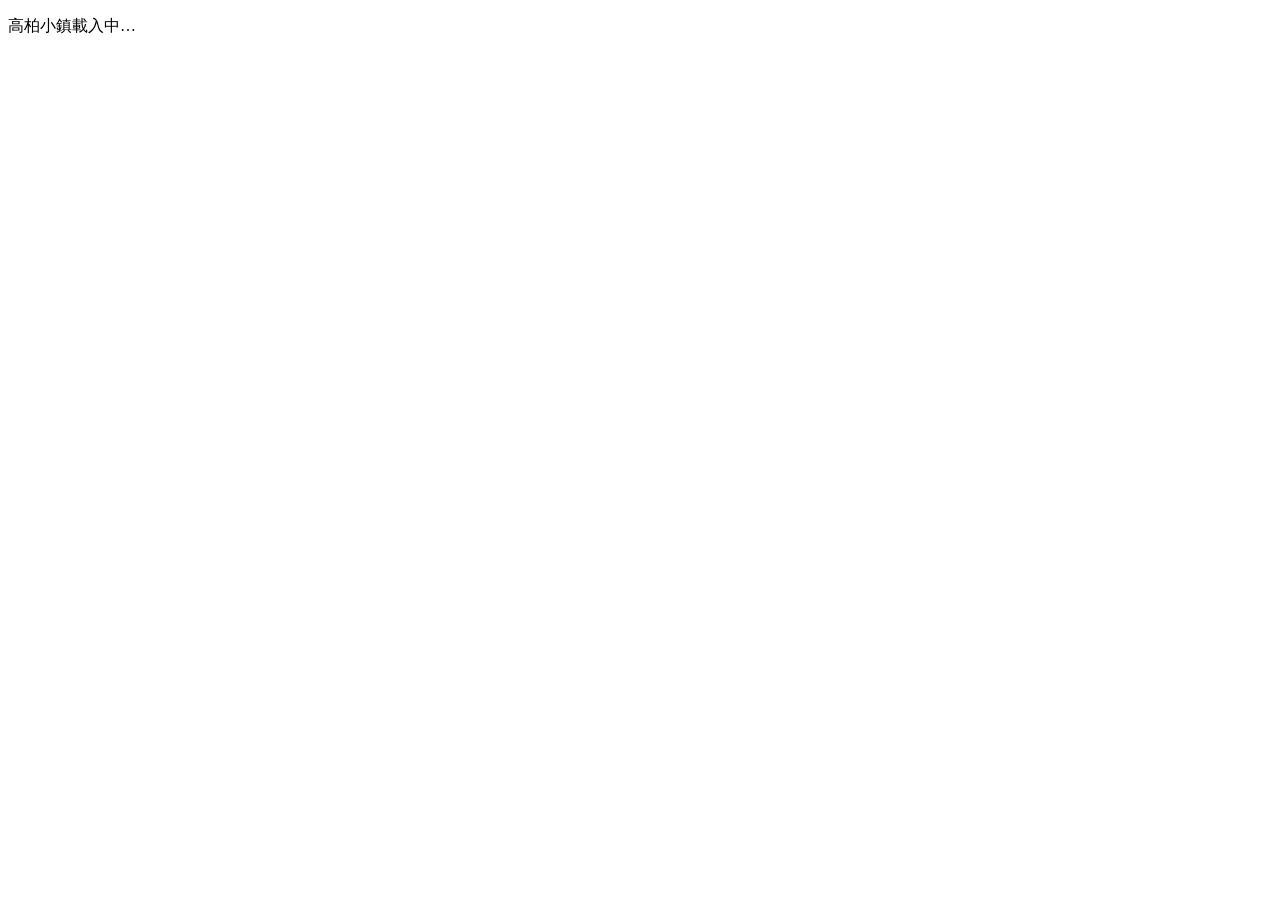
==== commit 001be4af: "UI rebuilt around the chronicle: Vue 3 (CDN) + ES modules, zh-TW native No build step: Vue 3.5.13 is" ====
--- a/frontend/index.html
+++ b/frontend/index.html
@@ -1,2567 +1,20 @@
 <!DOCTYPE html>
-<html lang="en">
+<html lang="zh-Hant">
 <head>
 <meta charset="utf-8">
 <meta name="viewport" content="width=device-width, initial-scale=1">
-<title>高柏小鎮 · Gaobo Town</title>
+<title>高柏小鎮</title>
 <link rel="preconnect" href="https://fonts.googleapis.com">
 <link href="https://fonts.googleapis.com/css2?family=Bricolage+Grotesque:opsz,wght@12..96,500;12..96,700&family=Instrument+Sans:wght@400;500;600&family=Spline+Sans+Mono:wght@400;500&display=swap" rel="stylesheet">
-<style>
-:root{
-  --paper:#E8EDE4; --panel:#F3F6EF; --ink:#22303A; --faint:#75857D;
-  --line:#C6CFC2; --amber:#B87413; --amber-soft:#B8741322;
-  --moss:#5F7D5B; --water:#A9C4C9; --night:#131F35;
-  --mono:'Spline Sans Mono',monospace; --body:'Instrument Sans',sans-serif;
-  --disp:'Bricolage Grotesque',sans-serif;
-}
-*{box-sizing:border-box;margin:0}
-html,body{height:100%}
-body{font-family:var(--body);background:var(--paper);color:var(--ink);display:flex;flex-direction:column;overflow:hidden}
-
-/* header */
-header{display:flex;align-items:center;gap:20px;padding:10px 18px;border-bottom:1px solid var(--line)}
-.wordmark{font-family:var(--disp);font-weight:700;font-size:20px;letter-spacing:.02em}
-.wordmark small{font-family:var(--mono);font-weight:400;font-size:10px;color:var(--faint);display:block;letter-spacing:.14em}
-.clockwrap{display:flex;align-items:center;gap:9px;min-width:150px}
-#clock{font-family:var(--mono);font-size:22px;font-weight:500}
-/* LLM in-flight hint: a quiet amber pulse beside the clock (only past 2s; this is
-   normal, not an error, so it stays small). */
-#llm-dot{width:9px;height:9px;border-radius:50%;flex:none;background:var(--amber);
-  box-shadow:0 0 0 0 var(--amber);animation:llmpulse 1.5s ease-in-out infinite;cursor:default}
-@keyframes llmpulse{0%,100%{opacity:.3;transform:scale(.8)}50%{opacity:1;transform:scale(1.15)}}
-/* night skip: a small moon beside the clock while the town fast-forwards through the
-   sleeping hours (hover -> "restores at dawn"). A slow breath, not an alarm. */
-#night-moon{font-size:14px;line-height:1;flex:none;cursor:default;animation:moonbreath 3s ease-in-out infinite}
-@keyframes moonbreath{0%,100%{opacity:.55}50%{opacity:1}}
-/* connection-lost hint: a quiet grey dot beside the clock while the ws reconnects */
-#conn-dot{width:8px;height:8px;border-radius:50%;flex:none;background:var(--faint);
-  opacity:.6;animation:connpulse 1.6s ease-in-out infinite;cursor:default}
-@keyframes connpulse{0%,100%{opacity:.25}50%{opacity:.7}}
-/* pending pause: instant button feedback while the server finishes an in-flight call */
-.controls #btn-pause.pending{animation:pausepulse 1s ease-in-out infinite}
-@keyframes pausepulse{0%,100%{opacity:1}50%{opacity:.4}}
-@media (prefers-reduced-motion:reduce){
-  #llm-dot{animation:none;opacity:.75}
-  .controls #btn-pause.pending{animation:none;opacity:.55}
-}
-/* the light installation twinkles once completed */
-.installation.done{animation:instTwinkle 1.3s ease-in-out infinite}
-@keyframes instTwinkle{0%,100%{opacity:1}50%{opacity:.68}}
-@media (prefers-reduced-motion:reduce){ .installation.done{animation:none} }
-#daystrip{flex:1;height:6px;border:1px solid var(--line);border-radius:3px;position:relative;background:
-  linear-gradient(90deg,#131F35 0%,#131F35 20%,#c98a3a 27%,#f2ecd8 40%,#f2ecd8 62%,#c98a3a 75%,#131F35 85%,#131F35 100%)}
-#sun{position:absolute;top:-4px;width:12px;height:12px;border-radius:50%;background:var(--ink);border:2px solid var(--paper);transform:translateX(-50%)}
-.controls{display:flex;gap:6px;align-items:center}
-.controls button{font-family:var(--mono);font-size:12px;padding:6px 12px;background:var(--panel);
-  border:1px solid var(--line);border-radius:4px;color:var(--ink);cursor:pointer}
-.controls button.active{background:var(--ink);color:var(--paper);border-color:var(--ink)}
-.controls button:focus-visible{outline:2px solid var(--amber);outline-offset:1px}
-/* Day/night pacing indicator (not a control): realtime by day, auto night cruise. */
-.pace-state{font-family:var(--mono);font-size:12px;padding:6px 10px;color:var(--ink);cursor:default;white-space:nowrap}
-.pace-state.cruising{color:var(--amber)}
-
-/* layout */
-main{flex:1;display:grid;grid-template-columns:1fr 340px;grid-template-rows:minmax(0,1fr);min-height:0}
-#mapwrap{position:relative;min-width:0;min-height:0;overflow:hidden}
-/* absolute-fill so the SVG's viewBox aspect ratio never forces intrinsic height
-   (which would overflow a short window); it fills the wrap and `meet` letterboxes inside. */
-#map{position:absolute;inset:0;width:100%;height:100%;display:block}
-aside{border-left:1px solid var(--line);display:flex;flex-direction:column;min-height:0;background:var(--panel)}
-.eyebrow{font-family:var(--mono);font-size:10px;letter-spacing:.16em;color:var(--faint);padding:10px 14px 6px}
-#feedview{flex:1;min-height:0;display:flex;flex-direction:column;overflow:hidden;position:relative}
-#feed{flex:1;overflow-y:auto;padding:0 14px 10px;font-size:13px;line-height:1.45}
-.ev.hidden{display:none}
-#feed-filter{display:flex;gap:5px;padding:5px 14px;border-bottom:1px solid var(--line);flex:none}
-.ff{font-size:10px;padding:2px 10px;border-radius:999px;border:1px solid var(--line);background:var(--paper);
-  color:var(--faint);cursor:pointer;letter-spacing:.04em}
-.ff.active{color:var(--ink);border-color:var(--ink)}
-#feed-pill{position:absolute;left:50%;bottom:12px;transform:translateX(-50%);z-index:20;cursor:pointer;
-  font-size:11px;padding:4px 13px;border-radius:999px;border:1px solid var(--ink);background:var(--ink);
-  color:var(--paper);box-shadow:0 2px 7px rgba(0,0,0,.22)}
-/* chronicle -- the town's living history, pinned atop the feed */
-#chronicle{flex:none;border-bottom:1px solid var(--line);background:var(--panel)}
-#chron-head{width:100%;display:flex;align-items:center;gap:8px;padding:8px 12px;border:0;background:none;
-  cursor:pointer;font-family:inherit;text-align:left;color:var(--ink)}
-#chron-head:hover{background:var(--paper)}
-#chron-head:focus-visible{outline:2px solid var(--amber);outline-offset:-2px}
-.chron-hicon{font-size:14px;flex:none;display:inline-block}
-.chron-hicon.pulse{animation:chronpulse .9s ease}
-@keyframes chronpulse{0%{transform:scale(1)}30%{transform:scale(1.45)}100%{transform:scale(1)}}
-.chron-title{font-family:var(--mono);font-size:10px;letter-spacing:.14em;color:var(--faint);flex:none}
-#chron-preview{flex:1;min-width:0;font-size:12px;color:var(--ink);white-space:nowrap;overflow:hidden;text-overflow:ellipsis}
-#chron-caret{flex:none;color:var(--faint);font-size:10px;transition:transform .2s}
-#chronicle.open #chron-caret{transform:rotate(90deg)}
-#chron-list{max-height:38vh;overflow-y:auto;padding:0 12px 8px}
-.chron-row{border-top:1px dashed var(--line);font-size:12.5px;line-height:1.4;color:var(--ink)}
-.chron-line{display:flex;gap:8px;padding:5px 0;cursor:pointer;align-items:flex-start}
-.chron-line:hover{color:var(--amber)}
-.chron-line time{font-family:var(--mono);font-size:11px;color:var(--faint);white-space:nowrap;padding-top:1px}
-.chron-line .chron-msg{flex:1;min-width:0}
-.chron-rowcaret{flex:none;color:var(--faint);font-size:9px;padding-top:3px;transition:transform .2s}
-.chron-row.open .chron-rowcaret{transform:rotate(90deg)}
-.chron-detail{padding:1px 0 9px 18px}
-.chron-detail-text{color:var(--faint);font-size:12px;line-height:1.5;margin-bottom:7px;word-break:break-word}
-.chron-convo{display:flex;flex-direction:column;gap:4px;margin-bottom:8px}
-.chron-bubble{background:var(--amber-soft);border-left:2px solid var(--amber);border-radius:0 6px 6px 0;padding:3px 8px;font-size:12px;line-height:1.4}
-.chron-bubble b{font-family:var(--body);font-weight:600;color:var(--ink)}
-.chron-jump{border:1px solid var(--line);background:var(--paper);color:var(--ink);font-family:inherit;font-size:11px;padding:3px 10px;border-radius:5px;cursor:pointer}
-.chron-jump:hover{border-color:var(--amber);color:var(--amber)}
-.chron-empty{font-size:12px;color:var(--faint);padding:6px 0}
-.ev{padding:5px 0;border-bottom:1px dashed var(--line);display:flex;gap:8px}
-.ev time{font-family:var(--mono);font-size:11px;color:var(--faint);white-space:nowrap;padding-top:1px}
-.ev.dialogue{border-left:3px solid var(--amber);padding-left:8px;background:var(--amber-soft)}
-.ev.reflection{border-left:3px solid var(--moss);padding-left:8px}
-
-/* aside tabs (feed | relationships | replay | secrets) */
-.tabs{display:flex;border-bottom:1px solid var(--line)}
-.tabs .tab{flex:1;min-width:0;font-family:var(--mono);font-size:9.5px;letter-spacing:.07em;color:var(--faint);
-  background:none;border:none;border-bottom:2px solid transparent;padding:11px 5px 9px;cursor:pointer;
-  white-space:nowrap;overflow:hidden;text-overflow:ellipsis}
-.tabs .tab.active{color:var(--ink);border-bottom-color:var(--amber)}
-.tabs .tab:focus-visible{outline:2px solid var(--amber);outline-offset:-2px}
-[hidden]{display:none!important}
-
-/* social observatory (secrets + rumors) */
-#social{flex:1;min-height:0;overflow-y:auto;padding:0 0 12px}
-.soc-sec-head{position:sticky;top:0;z-index:1;background:var(--panel);font-family:var(--mono);font-size:10px;
-  letter-spacing:.16em;color:var(--faint);padding:11px 14px 7px;border-bottom:1px solid var(--line)}
-.soc-empty{font-size:12.5px;color:var(--faint);padding:12px 14px}
-/* secrets: grouped by owner */
-.soc-owner{display:flex;align-items:center;gap:7px;padding:9px 14px 3px}
-.soc-owner svg{width:20px;height:22px;flex:none;display:block}
-.soc-owner b{font-family:var(--body);font-size:13px;font-weight:600;color:var(--ink)}
-.soc-owner .soc-count{font-family:var(--mono);font-size:10px;color:var(--faint)}
-.soc-card{margin:0 14px 7px;padding:7px 9px;border:1px solid var(--line);border-radius:6px;background:var(--paper)}
-.soc-text{font-size:12.5px;line-height:1.4;color:var(--ink);word-break:break-word}
-.soc-meta{display:flex;flex-wrap:wrap;align-items:center;gap:5px 8px;margin-top:5px;
-  font-family:var(--mono);font-size:10px;color:var(--faint)}
-.soc-lock{letter-spacing:1px;filter:grayscale(.1)}
-.soc-chain{color:var(--ink)}
-.soc-badge{padding:1px 6px;border-radius:999px;border:1px solid var(--line);font-size:9.5px;letter-spacing:.04em}
-.soc-badge.intact{color:var(--moss);border-color:color-mix(in srgb,var(--moss) 45%,var(--line))}
-.soc-badge.leaked{color:#C0503A;border-color:#d8a99f;background:#fbeeea}
-.soc-badge.resolved{color:var(--moss);border-color:color-mix(in srgb,var(--moss) 55%,var(--line));background:color-mix(in srgb,var(--moss) 10%,transparent)}
-.soc-card.resolved{opacity:.72}
-.soc-card.resolved .soc-text{text-decoration:line-through;text-decoration-color:color-mix(in srgb,var(--faint) 60%,transparent)}
-.soc-resolution{margin-top:4px;font-size:11.5px;line-height:1.35;color:var(--moss)}
-.soc-rumorlink{margin-top:4px;font-family:var(--mono);font-size:10px;color:var(--amber)}
-/* rumors: card + expandable version chain */
-.soc-rumor{margin:8px 14px 0;border:1px solid var(--line);border-radius:6px;background:var(--paper);overflow:hidden}
-.soc-rumor>summary{list-style:none;cursor:pointer;padding:7px 9px}
-.soc-rumor>summary::-webkit-details-marker{display:none}
-.soc-rumor>summary:focus-visible{outline:2px solid var(--amber);outline-offset:-2px}
-.soc-rmeta{display:flex;flex-wrap:wrap;align-items:center;gap:4px 8px;margin-top:4px;
-  font-family:var(--mono);font-size:10px;color:var(--faint)}
-.soc-rmeta .soc-rstat{color:var(--amber)}
-.soc-rmeta .soc-caret{margin-left:auto;transition:transform .15s}
-.soc-rumor[open] .soc-caret{transform:rotate(90deg)}
-.soc-chainlist{border-top:1px dashed var(--line);padding:6px 9px 8px;background:var(--panel);
-  display:flex;flex-direction:column;gap:5px}
-.soc-hop{font-size:11.5px;line-height:1.35}
-.soc-hop .soc-hop-who{font-family:var(--mono);font-size:9.5px;color:var(--faint);display:block}
-.soc-hop .soc-hop-text{color:var(--ink);word-break:break-word}
-@media (prefers-reduced-motion: reduce){ .soc-caret{transition:none} }
-
-/* replay panel */
-#replay{flex:1;min-height:0;display:flex;flex-direction:column;overflow:hidden}
-#replay-body{flex:1;min-height:0;display:flex;flex-direction:column;overflow:hidden}
-.replay-msg{padding:16px 14px;font-size:13px;line-height:1.5;color:var(--faint)}
-.replay-ctl{padding:10px 14px 12px;border-bottom:1px solid var(--line);display:flex;flex-direction:column;gap:9px}
-.rc-row{display:flex;align-items:center;gap:8px;font-family:var(--mono);font-size:10px;letter-spacing:.12em;
-  text-transform:uppercase;color:var(--faint)}
-.rc-row select{flex:1;min-width:0;font-family:var(--mono);font-size:11px;padding:5px 6px;background:var(--paper);
-  border:1px solid var(--line);border-radius:4px;color:var(--ink);text-transform:none;letter-spacing:0}
-.rc-time{font-family:var(--mono);font-size:15px;font-weight:500;text-align:center;color:var(--ink);
-  font-variant-numeric:tabular-nums}
-#replay-slider{width:100%;accent-color:var(--amber);cursor:pointer;margin:0}
-#replay-slider:focus-visible{outline:2px solid var(--amber);outline-offset:2px}
-.rc-transport{display:flex;align-items:center;gap:6px}
-.rc-transport button{font-family:var(--mono);font-size:12px;padding:6px 11px;background:var(--paper);
-  border:1px solid var(--line);border-radius:4px;color:var(--ink);cursor:pointer}
-.rc-transport button:hover{border-color:var(--amber)}
-.rc-transport button:focus-visible{outline:2px solid var(--amber);outline-offset:1px}
-.rc-speeds{display:flex;gap:4px;margin-left:auto}
-.rspeed.active,#replay-play.playing{background:var(--ink);color:var(--paper);border-color:var(--ink)}
-#replay-feed{flex:1;overflow-y:auto;padding:0 14px 10px;font-size:13px;line-height:1.45}
-#replay-badge{position:absolute;top:12px;left:12px;z-index:15;font-family:var(--mono);font-size:15px;font-weight:700;
-  letter-spacing:.08em;background:var(--amber);color:#fff;padding:7px 16px;border-radius:6px;
-  box-shadow:0 3px 12px rgba(0,0,0,.28);animation:replaypulse 1.8s ease-in-out infinite}
-@keyframes replaypulse{0%,100%{opacity:1}50%{opacity:.6}}
-#mapwrap.replaying{box-shadow:inset 0 0 0 5px var(--amber)}   /* obvious "you're in replay" frame */
-#replay-legacy-note{padding:8px 14px;margin:0;font-size:12px;line-height:1.45;color:var(--amber);
-  background:color-mix(in srgb,var(--amber) 12%,transparent);border-bottom:1px solid var(--line)}
-
-/* relationship graph */
-#graph{flex:1;min-height:0;position:relative;overflow:hidden}
-#relsvg{width:100%;height:100%;display:block}
-.rg-ctl{position:absolute;top:8px;z-index:12;font-size:10px;padding:3px 10px;border-radius:999px;
-  border:1px solid var(--line);background:var(--paper);color:var(--faint);cursor:pointer;letter-spacing:.04em}
-#rg-showall{left:8px}
-#rg-showall.active{color:var(--ink);border-color:var(--ink)}
-#rg-ego-clear{right:8px;color:var(--ink);border-color:var(--ink)}
-.rnode{cursor:grab}
-.rnode.dragging{cursor:grabbing}
-.rnode-sh{fill:#000;opacity:.10}
-.rnode-hit{fill:transparent}
-.rnode-namebg{fill:var(--panel);opacity:.74;pointer-events:none}
-.rnode-name{font-family:var(--mono);font-size:9px;fill:var(--ink);text-anchor:middle;pointer-events:none}
-.rnode-pin{fill:var(--amber);stroke:var(--paper);stroke-width:1;display:none}
-.rnode.pinned .rnode-pin{display:block}
-.redge{stroke-linecap:round}
-.rromance{stroke-linecap:round;fill:none;pointer-events:none}   /* romance overlay: pink, atop friendship */
-.rmark{font-size:11px;text-anchor:middle;dominant-baseline:central;pointer-events:none}
-.redge-hit{stroke:transparent;stroke-width:12;fill:none;cursor:pointer}
-#reltip{position:absolute;pointer-events:none;background:var(--ink);color:var(--paper);font-family:var(--mono);
-  font-size:10px;line-height:1.55;padding:5px 8px;border-radius:5px;white-space:nowrap;z-index:5}
-#reltip b{font-weight:600;font-family:var(--body)}
-@media (prefers-reduced-motion: reduce){ .rnode{transition:none!important} }
-
-/* inspector -- floating draggable card over the map (see #inspector in #mapwrap) */
-#inspector{position:absolute;left:12px;top:12px;z-index:30;width:312px;max-width:calc(100% - 24px);
-  max-height:70%;display:flex;flex-direction:column;background:var(--panel);
-  border:1px solid var(--line);border-radius:10px;box-shadow:0 8px 28px rgba(0,0,0,.22);overflow:hidden}
-#insp-head{flex:none;display:flex;align-items:center;justify-content:space-between;gap:8px;
-  padding:7px 6px 7px 14px;border-bottom:1px solid var(--line);background:var(--panel);
-  cursor:grab;user-select:none;touch-action:none}
-#inspector.dragging #insp-head{cursor:grabbing}
-#insp-title{font-family:var(--mono);font-size:10px;letter-spacing:.16em;color:var(--faint)}
-#insp-close{border:none;background:none;color:var(--faint);font-size:13px;line-height:1;
-  padding:4px 8px;cursor:pointer;border-radius:4px}
-#insp-close:hover{color:var(--ink);background:var(--paper)}
-#insp-close:focus-visible{outline:2px solid var(--amber);outline-offset:1px}
-#insp-body{flex:1;min-height:0;overflow-y:auto;padding-bottom:12px}
-/* observatory: launcher icons + floating secrets/rumors cards (inspector-style) */
-#obs-icons{position:absolute;right:12px;top:12px;z-index:28;display:flex;flex-direction:column;gap:8px}
-.obs-icon{width:34px;height:34px;border-radius:8px;border:1px solid var(--line);background:var(--panel);
-  font-size:17px;line-height:1;cursor:pointer;box-shadow:0 2px 8px rgba(0,0,0,.15);display:flex;align-items:center;justify-content:center}
-.obs-icon.active{border-color:var(--ink)}
-.obs-icon.pulse{animation:obspulse 1.4s ease-in-out}
-@keyframes obspulse{0%,100%{box-shadow:0 2px 8px rgba(0,0,0,.15)}50%{box-shadow:0 0 0 4px color-mix(in srgb,var(--amber) 45%,transparent)}}
-.floatcard{position:absolute;z-index:31;width:300px;max-width:calc(100% - 24px);max-height:70%;
-  display:flex;flex-direction:column;background:var(--panel);border:1px solid var(--line);border-radius:10px;
-  box-shadow:0 8px 28px rgba(0,0,0,.22);overflow:hidden}
-#float-secrets{left:12px;top:56px}
-#float-rumors{left:26px;top:82px}
-.fc-head{flex:none;display:flex;align-items:center;justify-content:space-between;gap:8px;
-  padding:7px 6px 7px 14px;border-bottom:1px solid var(--line);cursor:grab;user-select:none;touch-action:none;
-  font-family:var(--mono);font-size:10px;letter-spacing:.16em;color:var(--faint)}
-.floatcard.dragging .fc-head{cursor:grabbing}
-.fc-close{border:none;background:none;color:var(--faint);font-size:13px;line-height:1;padding:4px 8px;cursor:pointer;border-radius:4px}
-.fc-close:hover{color:var(--ink);background:var(--paper)}
-.fc-body{flex:1;min-height:0;overflow-y:auto;padding-bottom:10px}
-/* narrow screens: dragging a floating card is poor UX -> dock it as a bottom sheet */
-@media (max-width:900px){
-  #inspector{left:0!important;right:0!important;top:auto!important;bottom:0!important;
-    width:100%!important;max-width:100%!important;max-height:52%!important;border-radius:12px 12px 0 0}
-  #insp-head{cursor:default}
-}
-/* "while you were away" card -- unattended-mode recap shown on reconnect */
-#away-card{position:absolute;left:50%;top:14px;transform:translateX(-50%);z-index:40;
-  width:360px;max-width:calc(100% - 24px);max-height:78%;display:flex;flex-direction:column;
-  background:var(--panel);border:1px solid var(--line);border-radius:10px;
-  box-shadow:0 10px 32px rgba(0,0,0,.26);overflow:hidden}
-#away-head{flex:none;display:flex;align-items:center;justify-content:space-between;gap:8px;
-  padding:9px 6px 9px 14px;background:var(--amber);color:#fff}
-#away-title{font-family:var(--body);font-size:13px;font-weight:600;letter-spacing:.02em}
-#away-close{border:none;background:none;color:#fff;font-size:14px;line-height:1;padding:4px 9px;cursor:pointer;border-radius:4px}
-#away-close:hover{background:rgba(255,255,255,.2)}
-#away-close:focus-visible{outline:2px solid #fff;outline-offset:1px}
-#away-body{overflow-y:auto;padding:12px 14px}
-#away-sub{font-family:var(--mono);font-size:11px;color:var(--faint);margin-bottom:10px}
-#away-stats{display:flex;flex-wrap:wrap;gap:6px 16px;margin-bottom:11px}
-.away-stat{font-size:12.5px;color:var(--ink)}
-.away-stat b{font-size:15px;font-weight:700}
-.away-hl{font-family:var(--mono);font-size:10px;letter-spacing:.14em;color:var(--faint);margin:2px 0 3px}
-.away-ev{display:flex;gap:8px;width:100%;text-align:left;padding:6px 0;border:0;border-top:1px dashed var(--line);
-  background:none;font-family:inherit;font-size:12.5px;line-height:1.4;color:var(--ink);cursor:pointer}
-.away-ev:hover{color:var(--amber)}
-.away-ev:focus-visible{outline:2px solid var(--amber);outline-offset:1px}
-.away-ev time{font-family:var(--mono);font-size:11px;color:var(--faint);white-space:nowrap;padding-top:1px}
-.away-empty{font-size:12.5px;color:var(--faint);padding:4px 0}
-@media (max-width:900px){ #away-card{left:0;right:0;top:0;transform:none;width:100%;max-width:100%;border-radius:0 0 12px 12px} }
-#inspector .placeholder{padding:14px;font-size:13px;color:var(--faint)}
-#inspector h2{font-family:var(--disp);font-size:18px;padding:2px 14px 0}
-#inspector .sub{font-size:12px;color:var(--faint);padding:0 14px 8px}
-.bar{height:7px;background:var(--paper);border:1px solid var(--line);border-radius:4px;overflow:hidden}
-.bar i{display:block;height:100%;background:var(--moss)}
-.bar.amber i{background:var(--amber)}
-.bar.pink i{background:#E86A9A}
-.rom-lbl{font-weight:400}
-.kv{display:grid;grid-template-columns:86px 1fr 34px;gap:8px;align-items:center;padding:3px 14px;font-size:12px}
-.kv b{font-weight:500}
-.mem{padding:4px 14px;font-size:12px;border-bottom:1px dashed var(--line)}
-.mem time{font-family:var(--mono);font-size:10px;color:var(--faint);margin-right:6px}
-.mem .imp{font-family:var(--mono);font-size:10px;color:var(--amber);margin-left:6px}
-.blf{padding:5px 14px 7px;border-bottom:1px dashed var(--line)}
-.blf-top{display:flex;justify-content:space-between;align-items:baseline;gap:8px;font-size:12px}
-.blf-top b{font-weight:600}
-.blf-conf{font-family:var(--mono);font-size:10px;color:var(--faint)}
-.blf .bar{margin:3px 0 2px}
-.blf-text{font-size:12px;color:var(--faint);line-height:1.4}
-.trace{margin:6px 14px;padding:8px;border:1px solid var(--line);border-radius:6px;font-size:12px;background:var(--paper)}
-.trace .m{font-family:var(--mono);font-size:10px;color:var(--faint)}
-.trace b{color:var(--amber)}
-/* inspector loading skeleton -- shown the instant you switch agents, so the
-   previous person's data never lingers while the new fetch is in flight */
-.insp-skel{padding:16px 14px;display:flex;flex-direction:column;gap:10px}
-.insp-skel .sk{height:11px;border-radius:4px;
-  background:linear-gradient(90deg,var(--paper) 0%,var(--line) 50%,var(--paper) 100%);
-  background-size:200% 100%;animation:skwave 1.2s ease-in-out infinite}
-.insp-skel .sk.title{height:19px;width:52%;margin-bottom:4px}
-.insp-skel .sk.w1{width:82%}.insp-skel .sk.w2{width:64%}.insp-skel .sk.w3{width:73%}
-@keyframes skwave{0%{background-position:200% 0}100%{background-position:-200% 0}}
-@media (prefers-reduced-motion:reduce){ .insp-skel .sk{animation:none;opacity:.6} }
-
-/* cost strip */
-footer{display:flex;gap:26px;align-items:baseline;padding:8px 18px;border-top:1px solid var(--line);
-  font-family:var(--mono);font-size:12px;background:var(--panel)}
-footer .lab{font-size:10px;letter-spacing:.12em;color:var(--faint)}
-footer b{font-weight:500;font-size:14px}
-#rulespct b{color:var(--moss)}
-
-/* map svg -- storybook village */
-.loc-label{font-family:var(--mono);font-size:10px;font-weight:500;fill:var(--ink);text-anchor:middle}
-.loc-kind{font-family:var(--mono);font-size:8px;fill:var(--faint);letter-spacing:.12em;text-anchor:middle}
-.shop-rev-g rect{fill:var(--panel);stroke:var(--line);stroke-width:.5}
-.shop-rev{font-family:var(--mono);font-size:8.5px;font-weight:500;fill:var(--amber);text-anchor:middle}
-.closed-badge{fill:#C0503A;stroke:#8f3a2a;stroke-width:.5}
-.broken-badge{font-size:12px;text-anchor:middle;pointer-events:none}
-.closed-text{font-family:var(--mono);font-size:9px;font-weight:600;fill:#fff;text-anchor:middle;letter-spacing:.06em}
-#inspector .money{color:var(--amber);font-weight:500}
-#terrain,#roads{shape-rendering:crispEdges}
-.river-hi{animation:ripple 1.3s steps(2) infinite}
-@keyframes ripple{from{transform:translateX(0)}to{transform:translateX(4px)}}
-
-/* pixel-art villagers: frame-based <use> sprites, hard edges, no opacity fades */
-.agent{cursor:pointer}
-.agent .hit{fill:transparent}
-.agent .shadow{fill:#000;opacity:.09}
-.agent .fr{visibility:hidden;shape-rendering:crispEdges}
-.agent .fr1{visibility:visible;animation:frmflip .8s infinite;animation-delay:var(--d,0s)}
-.agent .fr2{animation:frmflip .8s infinite;animation-delay:calc(var(--d,0s) - .4s)}
-.agent.walking .fr1{animation-duration:.5s;animation-delay:0s}
-.agent.walking .fr2{animation-duration:.5s;animation-delay:-.25s}
-.agent.sleeping .fr1,.agent.sleeping .fr2{visibility:hidden;animation:none}
-.agent.sleeping .fs{visibility:visible}
-.agent .ring{fill:none;stroke:none}
-.agent.talking .ring{stroke:var(--amber);stroke-width:2;animation:pulse 1.6s infinite}
-.agent .zzz{font-family:var(--disp);font-weight:700;font-size:11px;fill:var(--ink);text-anchor:middle;opacity:0;pointer-events:none}
-.agent.sleeping .zzz{animation:zsleep 2.6s ease-in-out infinite}
-.nametag rect{fill:var(--panel);stroke:var(--line);stroke-width:.5}
-.nametag text{font-family:var(--mono);font-size:8.5px;fill:var(--ink);text-anchor:middle;pointer-events:none}
-.bubble rect{fill:var(--ink)}
-.bubble text{font-family:var(--body);font-size:11px;fill:var(--paper)}
-
-/* world events: system feed rows + rain/festival map layers + God Mode panel */
-.ev.system{justify-content:center;text-align:center;font-style:italic;color:var(--amber);
-  background:var(--amber-soft);border-bottom-style:solid}
-.ev.system time{display:none}
-#rain,#festival{pointer-events:none}
-#raindrops{animation:rainfall .5s steps(2) infinite}
-@keyframes rainfall{from{transform:translate(0,0)}to{transform:translate(-4px,14px)}}
-#godpanel{position:absolute;top:52px;right:14px;z-index:20;display:flex;flex-direction:column;gap:6px;width:212px;
-  max-height:calc(100% - 66px);overflow-y:auto;
-  background:var(--panel);border:1px solid var(--line);border-radius:6px;padding:8px;
-  box-shadow:0 4px 14px rgba(0,0,0,.12)}
-#godpanel button{font-family:var(--mono);font-size:12px;padding:7px 12px;background:var(--paper);
-  border:1px solid var(--line);border-radius:4px;color:var(--ink);cursor:pointer;text-align:left;white-space:nowrap}
-#godpanel button:hover{border-color:var(--amber)}
-#godpanel button:disabled{opacity:.45;cursor:not-allowed}
-/* rumor sub-panel */
-.god-sec{font-family:var(--mono);font-size:9px;letter-spacing:.16em;color:var(--faint);
-  padding:4px 2px 0;border-top:1px solid var(--line);margin-top:2px}
-.god-row{display:flex;align-items:center;gap:6px}
-.god-row label{font-family:var(--mono);font-size:10px;color:var(--faint);white-space:nowrap}
-#godpanel select,#godpanel input{flex:1;min-width:0;font-family:var(--mono);font-size:11px;padding:5px 6px;
-  background:var(--paper);border:1px solid var(--line);border-radius:4px;color:var(--ink)}
-#godpanel input:focus,#godpanel select:focus{outline:2px solid var(--amber);outline-offset:1px}
-.god-preset{font-size:11.5px!important}
-.god-toggle{color:var(--faint);font-style:italic}
-#god-feedback{font-family:var(--mono);font-size:11px;line-height:1.4;padding:3px 2px;color:var(--moss);
-  transition:opacity .5s}
-#god-feedback.err{color:#C0503A}
-#god-feedback.fade{opacity:0}
-@media (prefers-reduced-motion: reduce){ #raindrops{animation:none} }
-/* NB: #lights opacity is driven by the `opacity` ATTRIBUTE (set each tick in
-   updateClock), NOT a CSS rule -- a CSS `opacity` here would override the
-   attribute (presentation attrs rank lowest) and the windows would never glow. */
-@keyframes frmflip{0%,49.9%{visibility:visible}50%,100%{visibility:hidden}}
-@keyframes zsleep{0%{opacity:0;transform:translateY(0)}30%{opacity:.85}65%{opacity:0;transform:translateY(-6px)}100%{opacity:0}}
-@keyframes pulse{0%{r:11;stroke-opacity:.9}100%{r:24;stroke-opacity:0}}
-@media (prefers-reduced-motion: reduce){
-  .agent .fr1,.agent .fr2{animation:none!important}
-  .agent .fr1{visibility:visible}.agent .fr2{visibility:hidden}
-  .agent.sleeping .fr1{visibility:hidden}.agent.sleeping .fs{visibility:visible}
-  .agent.sleeping .zzz{animation:none}
-  .agent.talking .ring{animation:none;stroke-opacity:.7}
-  .river-hi{animation:none}
-  .agent-g{transition:none!important}}
-@media (max-width:860px){main{grid-template-columns:1fr}aside{display:none}}
-</style>
+<link rel="stylesheet" href="/static/css/app.css">
+<script type="importmap">
+{ "imports": { "vue": "https://unpkg.com/vue@3.5.13/dist/vue.esm-browser.prod.js" } }
+</script>
 </head>
 <body>
-<header>
-  <div class="wordmark"><span data-i18n="townName">GAOBO TOWN</span><small data-i18n="subtitle">FIELD STATION · 5 AGENTS</small></div>
-  <div class="clockwrap">
-    <div id="clock">— —:—</div>
-    <span id="conn-dot" hidden data-i18n-title="conn.reconnecting" title="Connection lost, reconnecting…" role="status"></span>
-    <span id="llm-dot" hidden data-i18n-title="llmBusy" title="Waiting for AI…" role="status"></span>
-    <span id="night-moon" hidden data-i18n-title="night.hint" title="Fast-forwarding through the night — restores at dawn" role="status">🌙</span>
-  </div>
-  <div id="daystrip"><div id="sun" style="left:25%"></div></div>
-  <div class="controls">
-    <button id="btn-pause" data-i18n-title="title.pause" title="Pause simulation">▮▮</button>
-    <span id="pace-state" class="pace-state" data-i18n-title="pace.hint" title="Daytime runs in real time; nights fast-forward automatically" role="status">☀️ 1×</span>
-    <button id="btn-lang" title="Switch language">中</button>
-    <button id="btn-god" data-i18n-title="title.god" title="World events">⚡</button>
-  </div>
-  <div id="godpanel" hidden>
-    <button id="god-rain" data-i18n="god.rain">Rain · 3h</button>
-    <button id="god-festival" data-i18n="god.festival">Park festival · 4h</button>
-    <div class="god-row"><select id="god-break-loc"></select><button id="god-break" data-i18n="god.break">Break equipment</button></div>
-
-    <div class="god-sec" data-i18n="god.rumorHead">RUMORS</div>
-    <div class="god-row">
-      <label data-i18n="god.startedBy">Started by</label>
-      <select id="god-starter"></select>
-    </div>
-    <button class="god-preset" data-preset="cafe_crisis" data-i18n="god.preset.cafe">Cafe crisis</button>
-    <button class="god-preset" data-preset="xue_quit" data-i18n="god.preset.xue">Xue quitting</button>
-    <button class="god-preset" data-preset="aisi_award" data-i18n="god.preset.aisi">Aisi's award</button>
-    <button class="god-preset" data-preset="azong_move" data-i18n="god.preset.azong">Azong moving</button>
-
-    <button id="god-custom-toggle" class="god-toggle" data-i18n="god.customToggle">Custom rumor…</button>
-    <div id="god-custom" hidden>
-      <input id="god-text" type="text" data-i18n-ph="god.textPh" placeholder="Rumor text (English)">
-      <div class="god-row"><label data-i18n="god.about">About</label><select id="god-subject"></select></div>
-      <div class="god-row"><label data-i18n="god.startedBy">Started by</label><select id="god-custom-starter"></select></div>
-      <button id="god-seed" data-i18n="god.spread">Spread rumor</button>
-    </div>
-
-    <div id="god-feedback" hidden></div>
-
-    <div class="god-sec" data-i18n="god.secretsHead">SECRETS</div>
-    <button id="god-secret-toggle" class="god-toggle" data-i18n="god.secretToggle">Plant a secret…</button>
-    <div id="god-secret-form" hidden>
-      <div class="god-row"><label data-i18n="god.secretOwner">Owner</label><select id="god-secret-owner"></select></div>
-      <input id="god-secret-text" type="text" data-i18n-ph="god.secretPh" placeholder="Secret (English)">
-      <div class="god-row"><label data-i18n="god.secretSens">Sensitivity</label>
-        <input type="range" id="god-secret-sens" min="0" max="1" step="0.1" value="0.6"></div>
-      <button id="god-secret-plant" data-i18n="god.secretPlant">Plant secret</button>
-    </div>
-  </div>
-</header>
-
-<main>
-  <div id="mapwrap">
-    <div id="replay-badge" hidden><span data-i18n="replay.badge">⏪ REPLAYING</span></div>
-    <svg id="map" viewBox="0 0 800 520" preserveAspectRatio="xMidYMid meet" role="img" aria-label="Town map">
-      <defs id="sprite-defs"><!-- pixel-art villager sprites injected by initSprites() --></defs>
-      <rect width="800" height="520" fill="var(--paper)"/>
-      <g id="terrain"></g>
-      <g id="roads"></g>
-      <g id="locs"></g>
-      <g id="landmarks"></g>   <!-- world objects (the mural); above buildings, below villagers -->
-      <g id="closed-signs"></g>   <!-- weekly day-off badges over shops -->
-      <g id="broken-signs"></g>   <!-- 🛠️ equipment-fault badges until Long repairs -->
-      <g id="agents"></g>
-      <g id="festival" pointer-events="none"></g>
-      <g id="rain" opacity="0" pointer-events="none"><rect width="800" height="520" fill="#4a6a90" opacity="0.12"/><g id="raindrops"></g></g>
-      <rect id="nightfall" width="800" height="520" fill="var(--night)" opacity="0" pointer-events="none"/>
-      <g id="lights" opacity="0" pointer-events="none"></g>
-      <g id="bubbles"></g>   <!-- topmost: speech stays readable over nightfall / rain / festival -->
-    </svg>
-    <!-- Agent inspector: a floating, draggable card over the map (bottom-docked on narrow screens) -->
-    <div id="inspector" hidden>
-      <div id="insp-head">
-        <span id="insp-title" data-i18n="inspectorTitle">AGENT INSPECTOR</span>
-        <button id="insp-close" aria-label="Close inspector" title="Close">✕</button>
-      </div>
-      <div id="insp-body"></div>
-    </div>
-    <!-- Observatory launchers: floating secrets / rumors windows -->
-    <div id="obs-icons">
-      <button id="obs-secrets" class="obs-icon" data-i18n-title="obs.secrets" title="Secrets">🤫</button>
-      <button id="obs-rumors" class="obs-icon" data-i18n-title="obs.rumors" title="Rumors">🗣️</button>
-    </div>
-    <div id="float-secrets" class="floatcard" hidden>
-      <div class="fc-head"><span data-i18n="social.secretsHead">SECRETS</span><button class="fc-close" title="Close">✕</button></div>
-      <div class="fc-body"><div id="soc-secrets"></div></div>
-    </div>
-    <div id="float-rumors" class="floatcard" hidden>
-      <div class="fc-head"><span data-i18n="social.rumorsHead">RUMORS</span><button class="fc-close" title="Close">✕</button></div>
-      <div class="fc-body"><div id="soc-rumors"></div></div>
-    </div>
-    <!-- Unattended-mode recap: what the town got up to while nobody was watching -->
-    <div id="away-card" hidden>
-      <div id="away-head">
-        <span id="away-title" data-i18n="away.title">While you were away…</span>
-        <button id="away-close" aria-label="Close" title="Close">✕</button>
-      </div>
-      <div id="away-body">
-        <div id="away-sub"></div>
-        <div id="away-stats"></div>
-        <div id="away-events"></div>
-      </div>
-    </div>
-  </div>
-  <aside>
-    <div class="tabs" role="tablist">
-      <button id="tab-feed" class="tab active" role="tab" data-i18n="feedTitle">EVENT FEED</button>
-      <button id="tab-graph" class="tab" role="tab" data-i18n="graphTitle">RELATIONSHIPS</button>
-      <button id="tab-replay" class="tab" role="tab" data-i18n="replayTitle">REPLAY</button>
-    </div>
-    <div id="feedview">
-      <div id="feed-filter">
-        <button id="ff-all" class="ff active" data-i18n="feed.all">All</button>
-        <button id="ff-quiet" class="ff" data-i18n="feed.quiet">Quiet</button>
-      </div>
-      <div id="chronicle">
-        <button id="chron-head" aria-expanded="false">
-          <span class="chron-hicon">📜</span>
-          <span class="chron-title" data-i18n="chron.title">CHRONICLE</span>
-          <span id="chron-preview"></span>
-          <span id="chron-caret">▸</span>
-        </button>
-        <div id="chron-list" hidden></div>
-      </div>
-      <div id="feed"></div>
-      <button id="feed-pill" hidden></button>
-    </div>
-    <div id="replay" hidden>
-      <div id="replay-nodb" class="replay-msg" hidden data-i18n="replay.noDB">Replay needs a database (set AI_TOWN_DB_URL).</div>
-      <div id="replay-body" hidden>
-        <div id="replay-legacy-note" hidden data-i18n="replay.legacy">This session is from an older town — text browsing only.</div>
-        <div class="replay-ctl" id="replay-ctl">
-          <label class="rc-row"><span data-i18n="replay.run">Run</span><select id="replay-run"></select></label>
-          <div class="rc-time" id="replay-time">Day 1 06:00</div>
-          <input type="range" id="replay-slider" min="0" max="0" value="0" aria-label="Replay time">
-          <div class="rc-transport">
-            <button id="replay-play" data-i18n-title="replay.play" title="Play">▶</button>
-            <div class="rc-speeds">
-              <button class="rspeed" data-sp="60">60×</button>
-              <button class="rspeed active" data-sp="300">300×</button>
-              <button class="rspeed" data-sp="1000">1000×</button>
-            </div>
-          </div>
-        </div>
-        <div id="replay-feed"></div>
-      </div>
-    </div>
-    <div id="graph" hidden>
-      <button id="rg-showall" class="rg-ctl" data-i18n="graph.showAll">All relationships</button>
-      <button id="rg-ego-clear" class="rg-ctl" hidden data-i18n="graph.egoClear">✕ focus</button>
-      <svg id="relsvg" viewBox="0 0 300 300" preserveAspectRatio="xMidYMid meet" role="img" aria-label="Relationship graph"></svg>
-      <div id="reltip" hidden></div>
-    </div>
-  </aside>
-</main>
-
-<footer>
-  <span><span class="lab" data-i18n="footer.calls">LLM CALLS</span> <b id="u-calls">0</b></span>
-  <span><span class="lab" data-i18n="footer.cache">CACHE HITS</span> <b id="u-cache">0</b></span>
-  <span><span class="lab" data-i18n="footer.tokens">TOKENS IN/OUT</span> <b id="u-tok">0 / 0</b></span>
-  <span><span class="lab" data-i18n="footer.cost">EST. COST</span> <b id="u-cost">$0.000000</b></span>
-  <span id="rulespct"><span class="lab" data-i18n="footer.rules">DECISIONS BY RULES</span> <b id="u-rules">—</b></span>
-</footer>
-
-<script>
-const $=s=>document.querySelector(s);
-let LOCS={}, AGENTS={}, selected=null, LOC_LIST=[], ECON=null, AWAY=null;
-let CHRON=[], chronOpen=false;      // chronicle state (declared early: applyLang() renders it during init)
-const CHRON_VERBS=new Set(['confide','confronted','landmark_done','belief','broke',
-  'rain_start','rain_end','festival_start','festival_end','leak','secret_born','week_close',
-  'transition','milestone','romance_dating','romance_rejected','romance_partners',
-  'breakdown','repaired']);
-
-/* ---------- i18n ---------- */
-const I18N={
-  en:{
-    townName:'GAOBO TOWN', subtitle:'FIELD STATION · 10 AGENTS', feedTitle:'EVENT FEED', graphTitle:'RELATIONSHIPS', replayTitle:'REPLAY', inspectorTitle:'AGENT INSPECTOR',
-    'feed.all':'All','feed.quiet':'Quiet','feed.newMsgs':'{n} new',
-    'graph.showAll':'All relationships','graph.egoClear':'✕ focus',
-    'obs.secrets':'Secrets','obs.rumors':'Rumors',
-    'replay.run':'Run', 'replay.play':'Play', 'replay.pause':'Pause', 'replay.badge':'⏪ REPLAYING',
-    'replay.grpCurrent':'Current town', 'replay.grpArchived':'Archived',
-    'replay.legacy':'This session is from an older town — text browsing only.',
-    'replay.noDB':'Replay needs a database. Set AI_TOWN_DB_URL to record history you can scrub through.',
-    'replay.empty':'This run has no events to replay yet.', 'replay.events':'events', 'replay.loading':'Loading history…',
-    inspectorPlaceholder:'Select an agent on the map to inspect memories, relationships, and decision traces.',
-    energy:'Energy', money:'Money', doing:'Doing', relationships:'RELATIONSHIPS', noRelationships:'No relationships yet.',
-    relFriend:'friendship', relTrust:'trust',
-    cafeToday:'Today',
-    recentMemories:'RECENT MEMORIES', decisionTraces:'DECISION TRACES', noDecisions:'No decisions yet.', imp:'imp',
-    beliefsTitle:'LASTING IMPRESSIONS', noBeliefs:'No lasting impressions yet.', beliefSrc:'{n}×',
-    'footer.calls':'LLM CALLS','footer.cache':'CACHE HITS','footer.tokens':'TOKENS IN/OUT',
-    'footer.cost':'EST. COST','footer.rules':'DECISIONS BY RULES',
-    'title.pause':'Pause simulation','title.pausing':'Pausing…','llmBusy':'Waiting for AI…',
-    'conn.reconnecting':'Connection lost, reconnecting…',
-    'pace.night':'🌙 Fast-forward','pace.hint':'Daytime runs in real time; nights fast-forward automatically',
-    'title.lang':'Switch language', mapAria:'Town map', listSep:', ',
-    'night.hint':'Fast-forwarding through the night — restores at dawn',
-    'title.god':'World events','god.rain':'Rain · 3h','god.festival':'Park festival · 4h','god.break':'Break equipment',
-    'god.rumorHead':'RUMORS','god.startedBy':'Started by','god.presetDefault':'(preset default)',
-    'god.preset.cafe':'Cafe crisis','god.preset.xue':'Xue quitting','god.preset.aisi':"Aisi's award",'god.preset.azong':'Azong moving',
-    'god.customToggle':'Custom rumor…','god.about':'About','god.noSubject':'(no subject)',
-    'god.textPh':'Rumor text (English)','god.spread':'Spread rumor',
-    'god.spreadOk':'Rumor spread','god.failed':'Failed: ',
-    'god.spreading':'spreading',
-    'god.stAdmitted':'✓ confronted · admitted','god.stDenied':'✓ confronted · denied',
-    'god.knownBy':'known by {n}','god.noRumors':'No rumors yet.',
-    'god.secretsHead':'SECRETS','god.secretToggle':'Plant a secret…','god.secretOwner':'Owner',
-    'god.secretSens':'Sensitivity','god.secretPh':'Secret (English)','god.secretPlant':'Plant secret',
-    'god.secretPlanted':'Secret planted','god.noSecrets':'No secrets yet.',
-    'god.confidedTo':'confided to {n}','god.secretIntact':'intact','god.secretLeaked':'leaked by {who}',
-    socialTitle:'SECRETS','social.secretsHead':'SECRETS','social.rumorsHead':'RUMORS',
-    'social.knownToNoOne':'Known to no one','social.confidedTo':'Confided to','social.leaked':'⚠️ leaked · {who}',
-    'social.resolved':'✓ laid to rest',
-    'social.becameRumor':'→ now a rumor','social.origin':'origin','social.expandHint':'tap to trace the retelling',
-    'away.title':'While you were away…',
-    'away.gap':'Away {mins} · {from} → {to}',
-    'away.days':'sim-days','away.dialogues':'conversations','away.rumors':'new rumors',
-    'away.secrets':'new secrets','away.beliefs':'new impressions',
-    'away.highlights':'HIGHLIGHTS','away.none':'Nothing major happened.',
-    'away.leak':"🕳️ {who}'s secret leaked into a rumor",'away.week':'📅 Weekly books settled',
-    'away.jump':'Jump to this moment in replay',
-    'chron.title':'CHRONICLE','chron.empty':'No notable events yet.',
-    'chron.secret':"🔒 {who} started keeping something to themselves",
-    'chron.replayHere':'⏪ Replay this moment','chron.noConvo':'(no dialogue recorded)',
-  },
-  zh:{
-    townName:'高柏小鎮', subtitle:'田野觀測站 · 10 位智能體', feedTitle:'事件動態', graphTitle:'關係圖', replayTitle:'回放', inspectorTitle:'智能體檢視器',
-    'feed.all':'全部','feed.quiet':'精簡','feed.newMsgs':'{n} 則新訊息',
-    'graph.showAll':'全部關係','graph.egoClear':'✕ 聚焦',
-    'obs.secrets':'祕密','obs.rumors':'謠言',
-    'replay.run':'場次', 'replay.play':'播放', 'replay.pause':'暫停', 'replay.badge':'⏪ 回放中',
-    'replay.grpCurrent':'目前小鎮', 'replay.grpArchived':'封存',
-    'replay.legacy':'此場次來自舊版小鎮,僅供文字瀏覽。',
-    'replay.noDB':'回放需要資料庫。設定 AI_TOWN_DB_URL 後才會記錄可拖曳回放的歷史。',
-    'replay.empty':'這個場次還沒有可回放的事件。', 'replay.events':'事件', 'replay.loading':'載入歷史中…',
-    inspectorPlaceholder:'點選地圖上的智能體，檢視其記憶、關係與決策軌跡。',
-    energy:'精力', money:'金錢', doing:'狀態', relationships:'人際關係', noRelationships:'尚無人際關係。',
-    relFriend:'友誼', relTrust:'信任',
-    cafeToday:'今日',
-    recentMemories:'近期記憶', decisionTraces:'決策軌跡', noDecisions:'尚無決策。', imp:'重要度',
-    beliefsTitle:'長期印象', noBeliefs:'尚無長期印象。', beliefSrc:'{n} 次',
-    'footer.calls':'LLM 呼叫','footer.cache':'快取命中','footer.tokens':'輸入/輸出 Token',
-    'footer.cost':'預估成本','footer.rules':'規則決策佔比',
-    'title.pause':'暫停模擬','title.pausing':'暫停中…','llmBusy':'等待 AI 回應中…',
-    'conn.reconnecting':'連線中斷,重連中…',
-    'pace.night':'🌙 快轉中','pace.hint':'白天實時,夜間自動快轉',
-    'title.lang':'切換語言', mapAria:'小鎮地圖', listSep:'、',
-    'night.hint':'夜間快轉中，清晨自動恢復',
-    'title.god':'世界事件','god.rain':'下雨 3 小時','god.festival':'公園慶典 4 小時','god.break':'觸發設備故障',
-    'god.rumorHead':'謠言','god.startedBy':'由誰起頭','god.presetDefault':'(預設起頭者)',
-    'god.preset.cafe':'咖啡館危機','god.preset.xue':'雪要離職','god.preset.aisi':'艾斯得獎','god.preset.azong':'阿總搬遷',
-    'god.customToggle':'自訂謠言…','god.about':'主角','god.noSubject':'(無主角)',
-    'god.textPh':'謠言內容（英文）','god.spread':'散播謠言',
-    'god.spreadOk':'謠言已散播','god.failed':'失敗：',
-    'god.spreading':'傳播中',
-    'god.stAdmitted':'✓ 已對質・承認','god.stDenied':'✓ 已對質・否認',
-    'god.knownBy':'{n} 人知曉','god.noRumors':'尚無謠言。',
-    'god.secretsHead':'秘密','god.secretToggle':'植入秘密…','god.secretOwner':'主人',
-    'god.secretSens':'私密度','god.secretPh':'秘密內容(英文)','god.secretPlant':'植入秘密',
-    'god.secretPlanted':'秘密已植入','god.noSecrets':'尚無秘密。',
-    'god.confidedTo':'已託付 {n} 人','god.secretIntact':'未洩漏','god.secretLeaked':'已洩漏 · {who}',
-    socialTitle:'祕密','social.secretsHead':'祕密','social.rumorsHead':'謠言',
-    'social.knownToNoOne':'無人知曉','social.confidedTo':'已託付','social.leaked':'⚠️ 已洩漏 · {who}',
-    'social.resolved':'✓ 已釋懷',
-    'social.becameRumor':'→ 已成謠言','social.origin':'起頭','social.expandHint':'點擊追溯傳話過程',
-    'away.title':'你不在的時候…',
-    'away.gap':'離開 {mins} · {from} → {to}',
-    'away.days':'模擬日','away.dialogues':'場對話','away.rumors':'則新謠言',
-    'away.secrets':'個新秘密','away.beliefs':'個新印象',
-    'away.highlights':'重點事件','away.none':'沒有發生什麼大事。',
-    'away.leak':'🕳️ {who} 的秘密外洩成了謠言','away.week':'📅 完成本週結算',
-    'away.jump':'在回放中跳到此刻',
-    'chron.title':'大事記','chron.empty':'尚無大事。',
-    'chron.secret':'🔒 {who} 開始藏著心事',
-    'chron.replayHere':'⏪ 回放這一刻','chron.noConvo':'(沒有對話記錄)',
-  },
-};
-const LOC_ZH={home_a:'聽雨居',home_b:'望坡樓',cafe:'潮汐咖啡館',office:'川流事務所',park:'螢火公園',
-  bakery:'爐心烘焙坊',market:'渡口市場'};  // keyed by location id ("水岸光影" set)
-const KINDS={home:'住家',cafe:'咖啡館',office:'辦公室',park:'公園',bakery:'烘焙坊',market:'市場'};
-const ACTIONS={work:'工作',eat:'用餐',move:'移動',sleep:'睡眠',rest:'休息',idle:'閒置',talk:'交談'};
-const OCCS={'Cafe Owner':'咖啡館老闆','Office Worker':'上班族','Doctor':'醫生','Retired Teacher':'退休教師','Art Student':'藝術系學生',
-  'Baker':'烘焙師','Postman':'郵差','Market Vendor':'市場攤販','Student':'學生','Retired Nurse':'退休護士',
-  'Engineer':'工程師','Freelance Designer':'自由設計師','Retired':'退休',
-  'job seeker':'求職中','cafe staff':'咖啡館員工','bakery staff':'烘焙坊員工','freelancer':'自由接案者',
-  'Repair Technician':'修理師傅'};
-const TRAITS={curious:'好奇',friendly:'友善',gossipy:'八卦',quiet:'安靜',loyal:'忠誠',stressed:'焦慮',
-  calm:'冷靜',observant:'敏銳',helpful:'樂於助人',wise:'睿智',talkative:'健談',nostalgic:'念舊',
-  creative:'有創意',dreamy:'愛幻想','night-owl':'夜貓子',
-  hardworking:'勤奮',proud:'自豪',competitive:'好勝',cheerful:'開朗',restless:'閒不住',
-  frugal:'節儉',shy:'害羞',artistic:'有藝術氣質',kind:'善良',private:'內斂',
-  technical:'技術控',focused:'專注',easygoing:'隨和',sociable:'善交際'};
-// Residents: Chinese display names (zh) and capitalized-pinyin (en), keyed by id.
-// The whole UI shows names through agentName(id) so both languages stay consistent.
-const NAME_ZH={jiji:'ㄐㄐ',ange:'安哥',oula:'歐拉',lengyue:'冷月',azong:'阿總',
-  xixi:'希希',aisi:'艾斯',xue:'雪',long:'瓏',kuaizheng:'蒯政'};
-const NAME_EN={jiji:'Jiji',ange:'Ange',oula:'Oula',lengyue:'Lengyue',azong:'Azong',
-  xixi:'Xixi',aisi:'Aisi',xue:'Xue',long:'Long',kuaizheng:'Kuaizheng'};
-const agentName=(id,fb)=>LANG==='zh'?(NAME_ZH[id]||fb||id):(NAME_EN[id]||fb||id);
-// nametag pixel width: CJK glyphs ~13px, latin ~6.2px, plus padding.
-function agentNameW(id){ const n=agentName(id); let w=0;
-  for(const c of n) w+=/[㄀-鿿豈-﫿]/.test(c)?13:6.2; return Math.ceil(w)+14; }
-// Confrontation verdicts are a small closed vocabulary (unlike free speech) → map to zh; unknown falls through verbatim.
-const SPEECH_ZH={'admitted it':'承認了','denied it':'否認了'};
-// Landmark names are internal English; map the small set for the zh event feed.
-const LANDMARK_ZH={'the interactive light installation':'互動燈光裝置'};
-// Life transitions: ev.speech carries the template id; render a phrase per language.
-const TRANSITION_EN={quit_job:'quit their job to look for a new direction',
-  take_job_cafe:'started working at the cafe',take_job_bakery:'started working at the bakery',
-  freelance_from_home:'started freelancing from home'};
-const TRANSITION_ZH={quit_job:'辭去了工作,開始尋找新方向',
-  take_job_cafe:'到潮汐咖啡館上工了',take_job_bakery:'到爐心烘焙坊上工了',
-  freelance_from_home:'開始了在家接案的生活'};
-// Relationship milestones: ev.speech is the stage reached (or 'distant' for a drop).
-const MILESTONE_EN={acquaintance:'are getting to know each other',friend:'became friends',
-  close:'became close friends',distant:'grew distant'};
-const MILESTONE_ZH={acquaintance:'開始互相熟識',friend:'成為了朋友',
-  close:'成了摯友',distant:'漸漸疏遠了'};
-// Romance chronicle beats (ev.verb) + the inspector row icon.
-const ROMANCE_EN={romance_dating:'{a} and {b} are together now',
-  romance_rejected:'{a} confessed to {b}, but it wasn’t mutual',
-  romance_partners:'{a} and {b} made it official'};
-const ROMANCE_ZH={romance_dating:'{a} 和 {b} 在一起了',
-  romance_rejected:'{a} 向 {b} 告白,卻沒能兩情相悅',
-  romance_partners:'{a} 和 {b} 決定定下來了'};
-const ROMANCE_ICON={romance_dating:'💕',romance_rejected:'💔',romance_partners:'💍'};
-function romanceIcon(stage){ return ({crushing:'💗',dating:'💕',partners:'💍'})[stage]||'💗'; }
-// Memory-placeholder resolution: {agent:id}/{loc:id}/{landmark:id} -> current-language
-// names. Landmarks keyed by id here (memory text uses ids). Unknown ids fall through.
-const LANDMARK_DISP={installation:{zh:'互動燈光裝置',en:'the interactive light installation'}};
-function landmarkDisp(id){ const d=LANDMARK_DISP[id]; return d?(LANG==='zh'?d.zh:d.en):id; }
-function resolvePlaceholders(text){
-  return String(text)
-    .replace(/\{agent:([a-z_]+)\}/g,(_,id)=>agentName(id))
-    .replace(/\{loc:([a-z_]+)\}/g,(_,id)=>locById(id,(LOCS[id]&&LOCS[id].name)||id))
-    .replace(/\{landmark:([a-z_]+)\}/g,(_,id)=>landmarkDisp(id));
-}
-// ---- dialogue name/place backstop (zh only) ----------------------------------
-// A real model occasionally copies the English/pinyin sign-names (Ange, Sunrise
-// Bakery) straight into a spoken line. This is the guarantee line: a deterministic
-// pass swaps pinyin resident names and English place names to their zh forms,
-// built from the SAME single-source tables the rest of the UI uses (NAME_EN/NAME_ZH
-// for people, LOCS[id].name/LOC_ZH for places). Zero work and zero cost in en mode.
-let SUBST=null;
-function buildSubst(){
-  const esc=s=>s.replace(/[.*+?^${}()|[\]\\]/g,'\\$&');
-  const pairs=[];
-  for(const id in NAME_ZH){ const en=NAME_EN[id]; if(en&&NAME_ZH[id]) pairs.push([en,NAME_ZH[id]]); }
-  for(const id in LOC_ZH){ const en=LOCS[id]&&LOCS[id].name; if(en&&LOC_ZH[id]) pairs.push([en,LOC_ZH[id]]); }
-  pairs.sort((a,b)=>b[0].length-a[0].length);                   // longest first: "Sunrise Bakery" before "Bakery"
-  SUBST=pairs.map(([en,zh])=>[new RegExp('\\b'+esc(en)+'\\b','gi'),zh]);
-}
-function dialogueSubst(text){
-  if(LANG!=='zh'||!text) return text;
-  if(!SUBST) buildSubst();
-  let s=String(text); for(const [re,zh] of SUBST) s=s.replace(re,zh); return s;
-}
-// day_summary carries "cafe revenue $N" -> render the figure in zh without an LLM
-// round-trip (keeps the translate cache from filling with one entry per amount).
-function dayRevZh(sp){ const m=String(sp||'').match(/\$\s*(\d+)/); return m?`營收 $${m[1]}`:String(sp||''); }
-// Event Contract v1 templates, keyed by ev.verb. (a)ctor, (l)ocation, (tg)target, (sp)eech.
-// speech is model-generated free text — inserted verbatim, never translated.
-const EV_TMPL={
-  en:{
-    sleep:(a,l)=>`${a} went to sleep at ${l}`, eat:(a,l)=>`${a} is eating at ${l}`,
-    work:(a,l)=>`${a} is working at ${l}`, rest:(a,l)=>`${a} is resting at ${l}`,
-    idle:(a,l)=>`${a} is idling at ${l}`, arrive:(a,l)=>`${a} → ${l}`,
-    talk_start:(a,l,tg)=>`${a} started talking with ${tg} at ${l}`,
-    share_rumor:(a,l,tg,sp)=>`${a} shared a rumor with ${tg}: ${sp}`,
-    seek_out:(a,l,tg)=>`${a} went looking for ${tg}`,
-    landmark_done:(a,l,tg,sp)=>`🎨 ${a} finished ${sp} at ${l}`,
-    confronted:(a,l,tg,sp)=>`${a} confronted ${tg} about the rumor — they ${sp}`,
-    confide:(a,l,tg)=>`🤫 ${a} confided something personal to ${tg}`,
-    belief:(a,l,tg,sp)=>`💭 ${a} formed an impression of ${tg}: ${sp}`,
-    day_summary:(a,l,tg,sp)=>`💰 ${a}'s day closed — ${sp}`,
-    broke:(a,l)=>`💸 ${a} couldn't afford a meal at ${l}`,
-    rain_start:()=>`🌧️ It started raining`, rain_end:()=>`🌤️ The rain stopped`,
-    festival_start:(a,l)=>`🎉 A festival began at ${l}`, festival_end:(a,l)=>`🎏 The festival at ${l} ended`,
-    say:(a,l,tg,sp)=>`💬 ${a}: ${sp}`, insight:(a,l,tg,sp)=>`💭 ${a}: ${sp}`,
-    transition:(a,l,tg,sp)=>`🔀 ${a} ${TRANSITION_EN[sp]||sp}`,
-    milestone:(a,l,tg,sp)=>`${sp==='distant'?'💔':'🤝'} ${a} and ${tg} ${MILESTONE_EN[sp]||sp}`,
-    romance_dating:(a,l,tg)=>`💕 ${ROMANCE_EN.romance_dating.replace('{a}',a).replace('{b}',tg)}`,
-    romance_rejected:(a,l,tg)=>`💔 ${ROMANCE_EN.romance_rejected.replace('{a}',a).replace('{b}',tg)}`,
-    romance_partners:(a,l,tg)=>`💍 ${ROMANCE_EN.romance_partners.replace('{a}',a).replace('{b}',tg)}`,
-    breakdown:(a,l)=>`🛠️ Something broke down at ${l}`,
-    repaired:(a,l)=>`🔧 ${a} repaired the equipment at ${l}`,
-  },
-  zh:{
-    sleep:(a,l)=>`${a} 在 ${l} 就寢`, eat:(a,l)=>`${a} 在 ${l} 用餐`,
-    work:(a,l)=>`${a} 在 ${l} 工作`, rest:(a,l)=>`${a} 在 ${l} 休息`,
-    idle:(a,l)=>`${a} 在 ${l} 閒晃`, arrive:(a,l)=>`${a} 前往 ${l}`,
-    talk_start:(a,l,tg)=>`${a} 在 ${l} 開始與 ${tg} 交談`,
-    share_rumor:(a,l,tg,sp)=>`${a} 向 ${tg} 傳了個八卦：${sp}`,
-    seek_out:(a,l,tg)=>`${a} 去找 ${tg} 了`,
-    landmark_done:(a,l,tg,sp)=>`🎨 ${a} 完成了 ${l} 的${LANDMARK_ZH[sp]||sp}`,
-    confronted:(a,l,tg,sp)=>`${a} 當面質問了 ${tg}——對方${SPEECH_ZH[sp]||sp}`,
-    confide:(a,l,tg)=>`🤫 ${a} 向 ${tg} 說了心事`,
-    belief:(a,l,tg,sp)=>`💭 ${a} 對 ${tg} 有了長期印象:${sp}`,
-    day_summary:(a,l,tg,sp)=>`💰 ${a} 的一天結束了 — ${dayRevZh(sp)}`,
-    broke:(a,l)=>`💸 ${a} 在 ${l} 付不起餐費`,
-    rain_start:()=>`🌧️ 下雨了`, rain_end:()=>`🌤️ 雨停了`,
-    festival_start:(a,l)=>`🎉 ${l} 的慶典開始了`, festival_end:(a,l)=>`🎏 ${l} 的慶典結束了`,
-    say:(a,l,tg,sp)=>`💬 ${a}：${dialogueSubst(sp)}`, insight:(a,l,tg,sp)=>`💭 ${a}：${sp}`,
-    transition:(a,l,tg,sp)=>`🔀 ${a} ${TRANSITION_ZH[sp]||sp}`,
-    milestone:(a,l,tg,sp)=>`${sp==='distant'?'💔':'🤝'} ${a} 與 ${tg} ${MILESTONE_ZH[sp]||sp}`,
-    romance_dating:(a,l,tg)=>`💕 ${ROMANCE_ZH.romance_dating.replace('{a}',a).replace('{b}',tg)}`,
-    romance_rejected:(a,l,tg)=>`💔 ${ROMANCE_ZH.romance_rejected.replace('{a}',a).replace('{b}',tg)}`,
-    romance_partners:(a,l,tg)=>`💍 ${ROMANCE_ZH.romance_partners.replace('{a}',a).replace('{b}',tg)}`,
-    breakdown:(a,l)=>`🛠️ ${l} 的設備故障了`,
-    repaired:(a,l)=>`🔧 ${a} 修好了 ${l} 的設備`,
-  },
-};
-let LANG=localStorage.getItem('lang')||(navigator.language&&navigator.language.startsWith('zh')?'zh':'en');
-let RG=null;   // relationship-graph model; declared early so the initial applyLang() can null-check it
-const t=k=>(I18N[LANG]&&I18N[LANG][k])??I18N.en[k]??k;
-const locById=(id,fb)=>LANG==='zh'?(LOC_ZH[id]||fb||id):(fb||id);           // events + map (have the id)
-const locByEn=n=>{ if(LANG!=='zh') return n;                                  // inspector (only has English name)
-  const h=Object.values(LOCS).find(l=>l.name===n); return (h&&LOC_ZH[h.id])||n; };
-const occName=o=>LANG==='zh'?(OCCS[o]||o):o;
-const MOOD_EMOJI={upset:'😠',worried:'😟',happy:'🙂',anxious:'😰'};
-const moodEmoji=m=>MOOD_EMOJI[m]?MOOD_EMOJI[m]+' ':'';
-const actName=a=>LANG==='zh'?(ACTIONS[a]||a):a;
-const traitName=x=>LANG==='zh'?(TRAITS[x]||x):x;
-// A belief's subject display name: locations localize to zh; agents go through
-// agentName (id-keyed); 'self' keeps the server-sent name.
-const subjName=b=> b.subject==='self' ? b.subject_name
-  : LOCS[b.subject] ? locById(b.subject,b.subject_name)
-  : agentName(b.subject,b.subject_name);
-// Render one structured event via its verb template. Unknown verb → deprecated ev.text fallback.
-function evText(ev){
-  const tmpl=(EV_TMPL[LANG]||EV_TMPL.en)[ev.verb];
-  if(!tmpl) return ev.text||'';   // reserved for future verbs (Contract §fallback)
-  return tmpl(agentName(ev.actor,ev.actor_name), locById(ev.location,ev.location_name),
-              agentName(ev.target,ev.target_name), ev.speech||'');
-}
-// Translate memory text where it follows a known template.
-function memText(raw){
-  let s=String(raw);
-  // zh: reword the conversation template (placeholders stay intact) before resolving.
-  if(LANG==='zh'){ let m=s.match(/^Talked with (.+?) at (.+?)\.$/); if(m) s=`與 ${m[1]} 在 ${m[2]} 交談。`;
-    m=s.match(/^(.+?) was closed today, went to (.+?) instead\.$/); if(m) s=`${m[1]}今天公休，改去了 ${m[2]}。`; }
-  return resolvePlaceholders(s);   // {agent:id}/{loc:id}/{landmark:id} -> names; plain old text passes through
-}
-function applyLang(){
-  document.querySelectorAll('[data-i18n]').forEach(el=>{el.textContent=t(el.dataset.i18n);});
-  document.querySelectorAll('[data-i18n-title]').forEach(el=>{el.title=t(el.dataset.i18nTitle);});
-  document.querySelectorAll('[data-i18n-ph]').forEach(el=>{el.placeholder=t(el.dataset.i18nPh);});
-  $('#map').setAttribute('aria-label',t('mapAria'));
-  $('#btn-lang').textContent=LANG==='en'?'中':'EN';
-  $('#btn-lang').title=t('title.lang');
-  document.documentElement.lang=LANG==='zh'?'zh-Hant':'en';
-  if(LOC_LIST.length) buildMap(LOC_LIST);                          // relabel map
-  $('#clock').textContent=fmtMinute(LAST_MINUTE);                  // clock weekday follows the language
-  updateClosedSigns(LAST_MINUTE);                                  // 休 / CLOSED badge follows the language
-  refreshNametags();                                               // villager labels follow the language
-  if(RG) relabelGraph();                                           // relationship-graph node labels too
-  document.querySelectorAll('#feed .ev,#replay-feed .ev').forEach(d=>{renderEventText(d.lastChild,JSON.parse(d.dataset.ev));});
-  if(selected && !$("#inspector").hidden) refreshInspector(selected,false);                  // else static placeholder already updated
-  if(obsOpen('secrets')||obsOpen('rumors')) loadSocial();   // re-render open observatories in the new language
-  if(!$('#replay-body').hidden){ buildRunOptions(); updatePlayBtn(); }   // "events" word + play/pause title follow the language
-  if(!$('#away-card').hidden) renderAwayCard();        // "while you were away" card follows the language
-  renderChron();                                        // chronicle preview/list follow the language
-  if(typeof updateFeedPill==='function') updateFeedPill();  // "N new" pill follows the language
-}
-function toggleLang(){ LANG=LANG==='en'?'zh':'en'; localStorage.setItem('lang',LANG); applyLang(); }
-
-/* ---------- websocket (auto-reconnecting) ----------
-   A dropped socket (server restart, network blip) reconnects on its own with a
-   1s→2s→5s→10s backoff, retrying forever. On reconnect the server's fresh snapshot
-   rebuilds the whole view (map, agents, clock, effects) through the same handler,
-   so no reload is ever needed. A quiet grey dot by the clock shows while we're down. */
-let ws=null, wsRetry=0, wsReconnectTimer=null;
-const WS_BACKOFF=[1000,2000,5000];                       // then 10s cap, forever
-function setConnLost(lost){ const el=$('#conn-dot'); if(el) el.hidden=!lost; }
-function handleWSMessage(e){
-  const msg=JSON.parse(e.data);
-  if(msg.type==='snapshot') buildMap(msg.locations);    // locations are static -> always safe (sets LOCS)
-  if(msg.type==='snapshot' && msg.away_summary) showAwaySummary(msg.away_summary);  // unattended recap on reconnect
-  if(REPLAY.on) return;                                // in replay: keep receiving, but don't paint over it
-  if(msg.type==='snapshot') msg.events.forEach(addEvent);
-  updateClock(msg.minute,msg.clock,msg.paused,msg.speed,msg.night,msg.user_speed);
-  if('llm_busy' in msg) updateBusy(msg);               // tick / snapshot / status all carry the in-flight state
-  if(msg.type==='status') return;                      // status heartbeat: clock + busy hint only, no world data
-  if(msg.agents) updateAgents(msg.agents);
-  if(msg.landmarks) updateLandmarks(msg.landmarks);  // mural fill climbs as Emma paints
-  if(msg.effects) renderEffects(msg.effects);      // rain/festival visuals switch in real time
-  if(msg.type==='tick') msg.events.forEach(ev=>{addEvent(ev); maybeBubble(ev); chronPush(ev); applyBreakdown(ev); pulseObsFor(ev);});
-}
-function pulseObsFor(ev){                                        // quiet nudge on the launcher icon
-  if(ev.verb==='secret_born'||ev.verb==='confide'||ev.verb==='leak') pulseObs('secrets');
-  if(ev.verb==='share_rumor'||ev.verb==='leak') pulseObs('rumors');
-}
-function applyBreakdown(ev){                                     // keep the map 🛠️ badges live
-  if(ev.verb!=='breakdown' && ev.verb!=='repaired') return;
-  if(LOCS[ev.location]) LOCS[ev.location].broken=(ev.verb==='breakdown');
-  updateBrokenSigns();
-}
-function connectWS(){
-  clearTimeout(wsReconnectTimer);
-  const sock=new WebSocket((location.protocol==='https:'?'wss://':'ws://')+location.host+'/ws');
-  ws=sock;
-  sock.onopen=()=>{ if(ws!==sock) return; wsRetry=0; setConnLost(false); };  // fresh snapshot repaints everything
-  sock.onmessage=e=>{ if(ws===sock) handleWSMessage(e); };
-  sock.onclose=()=>{ if(ws===sock) scheduleReconnect(); };
-  sock.onerror=()=>{ try{ sock.close(); }catch(_){}}; // -> onclose -> reconnect
-}
-function scheduleReconnect(){
-  setConnLost(true);
-  const wait=wsRetry<WS_BACKOFF.length?WS_BACKOFF[wsRetry]:10000;
-  wsRetry++;
-  clearTimeout(wsReconnectTimer);
-  wsReconnectTimer=setTimeout(connectWS,wait);
-}
-connectWS();
-setInterval(()=>{ if(ws && ws.readyState===1) ws.send('ping'); },15000);
-
-/* ---------- map ---------- */
-const SVGNS='http://www.w3.org/2000/svg';
-const ROOF={home_a:'#C77A57',home_b:'#7E97C6'};   // two homes, two roof colours
-
-/* ---- pixel-art villager sprites (original GBC-style design) ----
-   12x16 logical px @2px each (~24x32 render). Frame-based, built ONCE into
-   <defs>; agents only <use> them and toggle a class -- rects are never redrawn.
-   Palette per character: o outline, h hair, k skin, e eye, c cloth, d cloth-shadow.
-   Cloth hue keeps each agent's existing colour identity. */
-// One palette per resident; cloth hues span the wheel and no two repeat, hair
-// varies too (o outline, h hair, k skin, e eye, c cloth, d cloth-shadow).
-const SPR_PAL={
-  jiji:     {o:'#3a2e33',h:'#4a3524',k:'#f1c7a2',e:'#3a2e33',c:'#E4674F',d:'#b23f2c'},  // cafe owner: red
-  ange:     {o:'#38292a',h:'#5a3a26',k:'#e9be97',e:'#38292a',c:'#D9803A',d:'#a85e22'},  // baker: terracotta
-  oula:     {o:'#26262e',h:'#2b2630',k:'#d8a878',e:'#26262e',c:'#2F9E8F',d:'#1f6e63'},  // postman: teal
-  lengyue:  {o:'#33262f',h:'#3a2a3a',k:'#f1c7a2',e:'#33262f',c:'#8E6FB3',d:'#64478c'},  // doctor: violet
-  azong:    {o:'#332b33',h:'#6b4128',k:'#ecd6c0',e:'#332b33',c:'#D4A63C',d:'#a87f22'},  // designer: mustard
-  xixi:     {o:'#2b2c33',h:'#6a4a30',k:'#f1c7a2',e:'#2b2c33',c:'#6E7BC4',d:'#48539a'},  // student: indigo
-  aisi:     {o:'#3a2b36',h:'#d9b24f',k:'#f1c7a2',e:'#3a2b36',c:'#D46BA0',d:'#a8407a'},  // engineer: magenta
-  xue:      {o:'#2b2630',h:'#2e2a33',k:'#e9be97',e:'#2b2630',c:'#4E86B0',d:'#305f82'},  // office worker: blue
-  long:     {o:'#2e2b2c',h:'#8a8580',k:'#e6c9a8',e:'#2e2b2c',c:'#5B9E6B',d:'#3f7049'},  // vendor: green
-  kuaizheng:{o:'#312e30',h:'#c8c2ba',k:'#ecd6c0',e:'#312e30',c:'#A98B5E',d:'#7d6540'},  // retired: khaki
-};
-const FALLBACK_ID='jiji';
-const F1=[
-  "....oooo....","..oohhhhoo..",".ohhhhhhhho.",".ohhkkkkhho.",
-  ".ohkkkkkkho.",".ohkekkekho.",".ohkkkkkkho.","..okkkkko...",
-  ".occcccccco.",".occcddccco.",".okccccccko.",".occcccccco.",
-  ".occcddccco.",".occcccccco.","..oddooddo..","...oo..oo..."];
-const F2=F1.slice(); F2[15]="..oo....oo..";      // step: wider stance (+1px bob via transform)
-const FS=F1.slice(); FS[5]=".oheekkeeho.";        // sleep: closed eyelids (1px lines)
-function rectsFromGrid(rows,pal){                 // run-length merge per row -> fewer rects
-  let s='';
-  rows.forEach((row,y)=>{ let x=0;
-    while(x<row.length){ const ch=row[x];
-      if(ch==='.'){x++;continue;}
-      let run=1; while(x+run<row.length&&row[x+run]===ch) run++;
-      s+=`<rect x="${x}" y="${y}" width="${run}" height="1" fill="${pal[ch]||pal.o}"/>`;
-      x+=run;
-    }});
-  return s;
-}
-function initSprites(){
-  let html='';
-  for(const id in SPR_PAL){ const pal=SPR_PAL[id];
-    const frame=(suf,grid,ty)=>`<g id="spr-${id}-${suf}" shape-rendering="crispEdges"><g transform="translate(-12,${ty}) scale(2)">${rectsFromGrid(grid,pal)}</g></g>`;
-    html+=frame('f1',F1,-5)+frame('f2',F2,-3)+frame('fs',FS,-5);   // f2 shifted +1px (down) for the idle/step bob
-  }
-  $('#sprite-defs').innerHTML=html;
-}
-initSprites();
-const spriteId=id=>SPR_PAL[id]?id:FALLBACK_ID;
-
-/* ---- pixel-art buildings & terrain (same 2px grid as the villagers) ----
-   Each building returns {rects, light, w, h}; buildMap places it centred on l.x
-   with its base at l.y+14 via one scaled <g>. `light` = warm window pixels drawn
-   above #nightfall, fading in with the night. crispEdges keeps hard pixel edges;
-   the run-length rects keep the total count low. */
-const P=(x,y,w,h,f,op)=>`<rect x="${x}" y="${y}" width="${w}" height="${h}" fill="${f}"${op!=null?` fill-opacity="${op}"`:''}/>`;
-const ROOF_D={home_a:'#9c5838',home_b:'#556aa0'};
-function homeSprite(l){
-  const R=ROOF[l.id]||'#C0714C', Rd=ROOF_D[l.id]||'#9c5838', w=22, h=20; let s='';
-  s+=P(15,0,2,6,'#8a6a52');                                    // chimney
-  for(let r=0;r<8;r++){ const hw=r+1; s+=P(11-hw,r,2*hw+1,1,R); } // stepped triangle roof
-  s+=P(2,8,18,1,Rd);                                           // eave shadow row
-  s+=P(3,9,16,11,'#ECDCC2')+P(17,9,2,11,'#d8c39f');            // wall + right shadow
-  s+=P(9,14,4,6,'#9C6B3F')+P(9,14,1,6,'#744e2c')+P(12,14,1,6,'#744e2c')+P(11,17,1,1,'#5e3d22'); // door
-  s+=P(5,10,5,5,'#CFE3EA')+P(7,10,1,5,'#8aa0a8')+P(5,12,5,1,'#8aa0a8'); // cross window
-  s+=P(3,20,16,1,'#000',.14);                                  // ground shadow
-  return {rects:s, light:P(5,10,5,5,'#FFCF6E'), w, h};
-}
-function cafeSprite(l){
-  const w=26,h=18; let s='';
-  s+=P(2,6,22,12,'#EFE4D2')+P(22,6,2,12,'#dccbad');            // wall + shadow
-  for(let c=1;c<25;c+=2){ s+=P(c,3,2,3,(c>>1)%2?'#F0E2CE':'#D98C5F'); } // striped awning
-  s+=P(1,6,24,1,'#c9b18a');                                    // awning underside
-  s+=P(4,9,9,7,'#BFD8DF')+P(4,9,9,1,'#8fb0b8')+P(8,9,1,7,'#8fb0b8'); // big glass window
-  s+=P(15,10,5,8,'#9C6B3F')+P(15,10,1,8,'#744e2c');            // door
-  s+=P(17,6,5,3,'#f4efe6')+P(21,6,1,2,'#cbb79a')+P(18,5,3,1,'#b58a63')+P(17,9,5,1,'#cbb79a'); // cup sign (~5x5)
-  s+=P(2,18,22,1,'#000',.14);
-  return {rects:s, light:P(4,9,9,7,'#FFCF6E'), w, h};
-}
-function officeSprite(l){
-  const w=22,h=26; let s='', lite='';
-  s+=P(2,4,18,22,'#DEE3EA')+P(18,4,2,22,'#c4ccd6');            // wall + shadow
-  s+=P(1,3,20,2,'#c8ced8');                                    // roof cap
-  s+=P(10,0,1,4,'#7a828a')+P(9,0,3,1,'#7a828a');               // antenna
-  for(let r=0;r<3;r++)for(let c=0;c<2;c++){ const x=5+c*8,y=7+r*6;   // 2x3 window grid
-    s+=P(x,y,5,4,'#9DB6C4')+P(x+2,y,1,4,'#6d8898')+P(x,y+2,5,1,'#6d8898');
-    lite+=P(x,y,5,4,'#FFCF6E'); }
-  s+=P(8,20,6,6,'#8b98a6');                                    // door
-  s+=P(2,26,18,1,'#000',.14);
-  return {rects:s, light:lite, w, h};
-}
-function pxTree(x,base,big){
-  const R=big?6:5, trunkH=big?7:5, cy=base-trunkH-2;
-  return P(x-1,base-trunkH,2,trunkH,'#8a6239')                  // trunk
-    +P(x-R+1,cy,2*R-1,3,'#5f8f52')                              // canopy mid
-    +P(x-R+2,cy-2,2*R-3,2,'#7BB06A')                            // canopy top (light)
-    +P(x-R+2,cy+3,2*R-3,2,'#4b7742')                            // canopy base (dark)
-    +P(x-1,cy-3,3,1,'#7BB06A');                                 // top tuft
-}
-function parkSprite(l){
-  const w=34,h=20; let s='';
-  s+=pxTree(6,14,true)+pxTree(12,11,false)+pxTree(2,18,false); // three trees (left)
-  s+=P(20,13,14,2,'#5f93aa')+P(18,15,18,3,'#7FB0C4')+P(20,18,14,1,'#5f93aa') // pond
-    +P(23,16,3,1,'#B7DCE8')+P(29,15,2,1,'#B7DCE8');            // pond highlights
-  s+=P(14,16,7,1,'#8a6239')+P(14,14,7,1,'#8a6239')+P(14,15,1,3,'#6a4a2a')+P(20,15,1,3,'#6a4a2a'); // bench
-  s+=P(2,20,30,1,'#000',.12);
-  return {rects:s, light:'', w, h};
-}
-function bakerySprite(l){
-  const w=24,h=20; let s='';
-  for(let r=0;r<5;r++){ s+=P(1+r,r,w-2-r,2,r<2?'#CE9552':'#B87A3C'); }  // sloped (lean-to) roof
-  s+=P(2,8,20,12,'#F0E2CC')+P(20,8,2,12,'#dccbad');            // wall + right shadow
-  s+=P(4,11,9,6,'#EAD9B8')+P(4,11,9,1,'#c9b088')+P(4,16,9,1,'#c9b088')+P(8,11,1,6,'#c9b088'); // display window
-  s+=P(5,13,3,2,'#C8873C')+P(9,13,3,2,'#B5732E');             // two loaves in the window
-  s+=P(15,12,5,8,'#9C6B3F')+P(15,12,1,8,'#744e2c');           // door
-  s+=P(16,6,4,4,'#D9A65A')+P(17,6,2,1,'#e8be7e')+P(16,7,1,2,'#e8be7e')+P(17,9,2,1,'#b5843c'); // round bread sign
-  s+=P(2,20,20,1,'#000',.14);
-  return {rects:s, light:P(4,11,9,6,'#FFCF6E'), w, h};
-}
-function marketSprite(l){
-  const w=30,h=18; let s='';
-  for(let c=0;c<28;c+=2){ s+=P(1+c,2,2,3,(c>>1)%2?'#E38C6B':'#F0E2CE'); } // striped sun-canopy
-  s+=P(0,5,30,1,'#b06a4c');                                    // canopy underside
-  s+=P(2,5,2,12,'#8a6239')+P(26,5,2,12,'#8a6239')+P(14,5,2,12,'#7a5535'); // support posts
-  s+=P(4,12,9,5,'#b98a5a')+P(4,12,9,1,'#cfa877');             // left stall counter
-  s+=P(17,12,9,5,'#b98a5a')+P(17,12,9,1,'#cfa877');           // right stall counter
-  s+=P(5,10,2,2,'#C0503A')+P(8,10,2,2,'#E0A63C')+P(11,10,1,2,'#5B9E6B'); // produce (left)
-  s+=P(18,10,2,2,'#8E6FB3')+P(21,10,2,2,'#C0503A')+P(24,10,1,2,'#E0A63C'); // produce (right)
-  s+=P(2,17,26,1,'#000',.14);
-  return {rects:s, light:'', w, h};
-}
-function buildingSVG(l){
-  return l.kind==='home'?homeSprite(l):l.kind==='cafe'?cafeSprite(l):l.kind==='office'?officeSprite(l)
-    :l.kind==='bakery'?bakerySprite(l):l.kind==='market'?marketSprite(l):parkSprite(l);
-}
-// Static terrain (pixel river + grass tufts): built ONCE, never per-tick.
-function buildTerrain(){
-  const t=$('#terrain'); if(!t) return;
-  let s='', hi='';
-  const water=['#4E86B0','#6AA0C4','#8FBBD6'];                 // deep / mid / light-edge
-  for(let y=40,i=0;y<504;y+=8,i++){ const jag=(i%2)?0:3, x=14+jag, ww=40-jag;
-    s+=P(x,y,ww,8,water[1])+P(x,y,4,8,water[2])+P(x+ww-6,y,6,8,water[0]); }
-  [[22,90],[30,180],[24,270],[34,360],[26,450]].forEach(([x,y])=>{ hi+=P(x,y,2,2,'#DCEEF6')+P(x+6,y+18,2,2,'#DCEEF6'); });
-  const G='#5f8a4f', G2='#6E9A5C';                             // sparse grass tufts (6-10)
-  [[250,120],[330,470],[470,300],[540,180],[300,320],[210,300],[700,255],[600,470]].forEach(([x,y])=>{
-    s+=P(x,y,1,3,G)+P(x+2,y-1,1,4,G2)+P(x+4,y,1,3,G)+P(x+1,y+1,1,2,G2); });
-  t.innerHTML=`<g shape-rendering="crispEdges">${s}</g><g class="river-hi" shape-rendering="crispEdges">${hi}</g>`;
-}
-buildTerrain();
-
-function buildMap(locations){
-  LOCS={}; LOC_LIST=locations; SUBST=null;   // rebuild the dialogue backstop once real place names are known
-  const g=$('#locs'), roads=$('#roads'), lights=$('#lights');
-  g.innerHTML=''; roads.innerHTML=''; lights.innerHTML='';
-  locations.forEach(l=>{LOCS[l.id]=l;});
-  // pixel stone path: tiles sampled along a quad-bezier from each place to the cafe hub
-  const hub=LOCS['cafe']||locations[0]; let rs='';
-  locations.forEach(l=>{ if(l.id===hub.id) return;
-    const x0=l.x,y0=l.y+14,x1=hub.x,y1=hub.y+14,cx=(x0+x1)/2+18,cy=(y0+y1)/2+6;
-    for(let tt=0.06;tt<0.95;tt+=0.07){ const it=1-tt;
-      const px=it*it*x0+2*it*tt*cx+tt*tt*x1, py=it*it*y0+2*it*tt*cy+tt*tt*y1;
-      rs+=P(Math.round(px)-2,Math.round(py)-2,4,4,(Math.round(tt*20))%2?'#a98d5f':'#c3a878'); }
-  });
-  roads.innerHTML=`<g shape-rendering="crispEdges">${rs}</g>`;
-  locations.forEach(l=>{
-    const b=buildingSVG(l);
-    const tf=`translate(${l.x-b.w},${l.y+14-b.h*2}) scale(2)`;   // centre on l.x, base at l.y+14
-    const el=document.createElementNS(SVGNS,'g');
-    el.innerHTML=`<g shape-rendering="crispEdges" transform="${tf}">${b.rects}</g>`+
-      `<text class="loc-label" x="${l.x}" y="${l.y+27}">${locById(l.id,l.name)}</text>`+
-      `<text class="loc-kind" x="${l.x}" y="${l.y+36}">${LANG==='zh'?(KINDS[l.kind]||l.kind):l.kind.toUpperCase()}</text>`+
-      // owned shops get a live "today's takings" sign above the roof (filled by renderShopRev)
-      (l.owner?`<g class="shop-rev-g" transform="translate(${l.x},${l.y-30})"><rect x="-33" y="-8" width="66" height="13" rx="3"/><text id="rev-${l.id}" class="shop-rev"></text></g>`:'');
-    g.appendChild(el);
-    if(b.light){ const lg=document.createElementNS(SVGNS,'g'); lg.innerHTML=`<g shape-rendering="crispEdges" transform="${tf}">${b.light}</g>`; lights.appendChild(lg); }
-  });
-  renderShopRev();   // refill takings after a rebuild (e.g. language switch)
-  updateBrokenSigns();
-  fillBreakLocs();
-}
-// ---- world objects: Aisi's interactive light installation ----
-// Data-driven from /ws landmarks: buildMap draws the buildings, updateLandmarks
-// draws the installation over the park at its live progress. A 4x4 lamp array on
-// the same 2px grid; lamps light up bottom-up as progress climbs, and the whole
-// piece twinkles once completed.
-let LANDMARKS=[];
-const INST_HUES=['#ffd867','#5fd0e0','#ff8fc0','#8fe0a0'];       // warm/cyan/pink/green lamps
-function installationPixels(p,done){
-  const cols=[1,4,7,10], rows=[13,9,5,1];                        // lamp grid: bottom row first
-  const N=cols.length*rows.length;
-  const lit=done?N:Math.round(N*Math.max(0,Math.min(1,p)));
-  let s=P(0,14,12,2,'#3d4450');                                  // base plinth
-  cols.forEach(x=>{ s+=P(x,1,2,13,'#4a5160'); });                // light posts
-  let i=0;
-  for(let r=0;r<rows.length;r++)for(let c=0;c<cols.length;c++){
-    const on=i<lit, col=on?INST_HUES[(r+c)%INST_HUES.length]:'#2f3540';
-    s+=P(cols[c],rows[r],2,2,col);
-    if(on) s+=P(cols[c],rows[r],1,1,'#ffffff');                  // lit lamps get a highlight pixel
-    i++;
-  }
-  return s;
-}
-function renderLandmark(lm){
-  const loc=LOCS[lm.location]; if(!loc) return '';
-  const done=lm.state==='completed', H=16,sc=2;
-  const bx=loc.x-58, by=loc.y+14-H*sc;                          // stand just left of the park trees
-  return `<g class="installation${done?' done':''}" shape-rendering="crispEdges" transform="translate(${bx},${by}) scale(${sc})">`
-    +installationPixels(lm.progress,done)+`</g>`;
-}
-function updateLandmarks(list){
-  LANDMARKS=list||[];
-  const g=$('#landmarks'); if(!g) return;
-  g.innerHTML=LANDMARKS.map(renderLandmark).join('');
-}
-// Slot spacing between co-located villagers. Must exceed the widest nametag so
-// adjacent name plates don't overlap and clip each other (e.g. "Alice"->"Alic").
-const SLOT=34;
-function slotOffset(i,n){ const spread=Math.min(n,6); return (i-(spread-1)/2)*SLOT; }
-// Standing zone: villagers stand BESIDE the building (on the roomier side of the
-// canvas), at roof-mid height so their heads/nametags sit up by the eaves — clear
-// of the location label, which lives centred below the building. clampX/clampY then
-// guarantee the final point (after slot spread) keeps the whole villager on-canvas.
-const FOOT={home:22,cafe:26,office:22,park:34,bakery:24,market:30};   // horizontal half-width of each pixel footprint
-const clampX=x=>Math.max(26,Math.min(774,x));     // nametag/body stay within [0,800]
-const clampY=y=>Math.max(44,Math.min(486,y));     // head origin: feet(+27)<=513, nametag(-24)>=20
-function standXY(l,idx,n){
-  const half=FOOT[l.kind]||26;
-  const halfspread=(Math.min(n,6)-1)/2*SLOT;       // widest slot offset for this crowd
-  const off=Math.max(half+18, 40+halfspread);      // push the row out so even the innermost clears the label
-  const side=l.x>400?-1:1;                          // right-half locations stand to their left
-  return [clampX(l.x+side*off+slotOffset(idx,n)), clampY(l.y+8)];
-}
-const LASTPOS={};
-// Rewrite a villager's nametag only when the display name changes (language switch);
-// cheap enough to call every tick via the data-n cache.
-function syncNametag(el,id,fb){
-  const tag=el.querySelector('.nametag'), dn=agentName(id,fb);
-  if(tag.dataset.n===dn) return;
-  tag.dataset.n=dn; const w=agentNameW(id);
-  tag.querySelector('text').textContent=dn;
-  const r=tag.querySelector('rect'); r.setAttribute('x',-w/2); r.setAttribute('width',w);
-}
-function refreshNametags(){ for(const id in AGENTS) syncNametag(AGENTS[id],id); }
-function updateAgents(list){
-  const g=$('#agents');
-  const byLoc={};
-  list.forEach(a=>{(byLoc[a.location]=byLoc[a.location]||[]).push(a);});
-  list.forEach(a=>{
-    const peers=byLoc[a.location], idx=peers.findIndex(p=>p.id===a.id);
-    const loc=LOCS[a.location]||{kind:'home',x:a.x,y:a.y};
-    const [x,y]=standXY(loc,idx,peers.length);            // beside the building, clamped on-canvas
-    let el=AGENTS[a.id];
-    if(!el){
-      el=document.createElementNS(SVGNS,'g');
-      el.setAttribute('class','agent agent-g');
-      el.style.transition='transform 1s ease';
-      el.style.setProperty('--d',(Object.keys(AGENTS).length*0.2)+'s');   // stagger idle frames per agent
-      const sid=spriteId(a.id), nw=agentNameW(a.id);   // Chinese/pinyin nametag, width per glyph
-      el.innerHTML=`<ellipse class="shadow" cx="0" cy="27" rx="8" ry="2.5"/>
-        <rect class="hit" x="-13" y="-8" width="26" height="40"/>
-        <circle class="ring" r="11"/>
-        <g class="body">
-          <use class="fr fr1" href="#spr-${sid}-f1"/>
-          <use class="fr fr2" href="#spr-${sid}-f2"/>
-          <use class="fr fs"  href="#spr-${sid}-fs"/>
-        </g>
-        <text class="zzz" x="9" y="-9">z</text>
-        <g class="nametag" data-n="${agentName(a.id,a.name)}"><rect x="${-nw/2}" y="-24" width="${nw}" height="11" rx="3"/><text y="-15.5">${agentName(a.id,a.name)}</text></g>`;
-      el.addEventListener('click',()=>inspect(a.id));
-      g.appendChild(el); AGENTS[a.id]=el;
-    }
-    const prev=LASTPOS[a.id];
-    if(prev && a.action!=='sleep' && (Math.abs(prev.x-x)>0.5||Math.abs(prev.y-y)>0.5)){
-      el.classList.add('walking');                              // waddle for the ~1s slide
-      clearTimeout(el._wt); el._wt=setTimeout(()=>el.classList.remove('walking'),1000);
-    }
-    LASTPOS[a.id]={x,y};
-    syncNametag(el,a.id,a.name);                          // keep the label in the current language
-    el.setAttribute('transform',`translate(${x},${y})`);
-    el.classList.toggle('talking',a.action==='talk');
-    el.classList.toggle('sleeping',a.action==='sleep');
-    if(a.action==='sleep') el.classList.remove('walking');
-  });
-  if(selected && !$("#inspector").hidden) refreshInspector(selected,false);
-}
-
-/* ---------- daylight ---------- */
-// Daylight (sun position + nightfall + window glow) is a pure function of the
-// minute, so replay can drive it with a past time without touching live controls.
-function applyDaylight(minute){
-  const mod=((minute%1440)+1440)%1440, frac=mod/1440;
-  $('#sun').style.left=(frac*100)+'%';
-  // opacity 0 at 13:00, up to .45 deep night
-  const dist=Math.min(Math.abs(mod-780),1440-Math.abs(mod-780));
-  const nf=Math.min(.45,Math.max(0,(dist-260)/700));
-  $('#nightfall').setAttribute('opacity',nf);
-  $('#lights').setAttribute('opacity',(nf/0.45).toFixed(3));   // windows glow as night deepens
-}
-// The one client-side "Day X HH:MM" formatter, shared by live + replay. Floors
-// first, so a fractional replay minute never leaks decimals into the label.
-const DOW_EN=['Mon','Tue','Wed','Thu','Fri','Sat','Sun'];
-const DOW_ZH=['週一','週二','週三','週四','週五','週六','週日'];
-const dowOf=m=>((Math.floor(m/1440)%7)+7)%7;                    // 0=Mon .. 6=Sun (Day 1 = Monday)
-function fmtMinute(m){
-  m=Math.floor(m);
-  const day=Math.floor(m/1440)+1, x=((m%1440)+1440)%1440;
-  const dow=(LANG==='zh'?DOW_ZH:DOW_EN)[dowOf(m)];
-  return `Day ${day} · ${dow} ${String(Math.floor(x/60)).padStart(2,'0')}:${String(x%60).padStart(2,'0')}`;
-}
-let LAST_MINUTE=0;
-function updateClock(minute,clock,paused,speed,night,userSpeed){
-  LAST_MINUTE=minute;
-  $('#clock').textContent=fmtMinute(minute);                   // derive from the minute (server clock is identical)
-  applyDaylight(minute);
-  updateClosedSigns(minute);                                   // shops on their weekly day off
-  if(paused && pausePending) clearPausePending();              // server confirmed the pause -> drop the transitional state
-  $('#btn-pause').classList.toggle('active',paused);
-  // Automatic day/night pacing (no manual tiers): daytime runs in real time at the
-  // fixed day speed; once the town's asleep the engine cruises through the night and
-  // the indicator flips to "fast-forward", restoring at dawn.
-  const pace=$('#pace-state');
-  if(pace){ pace.textContent = night ? t('pace.night') : ('☀️ '+(+speed)+'×');
-    pace.classList.toggle('cruising',!!night); }
-  const moon=$('#night-moon'); if(moon) moon.hidden=!night;
-}
-// A small "休" / "CLOSED" badge over any shop resting on its weekly day off.
-function updateClosedSigns(minute){
-  const g=$('#closed-signs'); if(!g) return;
-  const dow=dowOf(minute); let s='';
-  LOC_LIST.forEach(l=>{
-    if(l.owner && (l.closed_days||[]).includes(dow)){
-      const label=LANG==='zh'?'休':'CLOSED', w=LANG==='zh'?18:46;
-      s+=`<g transform="translate(${l.x},${l.y-8})">`
-        +`<rect class="closed-badge" x="${-w/2}" y="-9" width="${w}" height="14" rx="3"/>`
-        +`<text class="closed-text" x="0" y="1.5">${label}</text></g>`;
-    }
-  });
-  g.innerHTML=s;
-}
-function updateBrokenSigns(){                                    // 🛠️ over any place with a live equipment fault
-  const g=$('#broken-signs'); if(!g) return;
-  let s='';
-  LOC_LIST.forEach(l=>{ if(LOCS[l.id]&&LOCS[l.id].broken)
-    s+=`<text class="broken-badge" x="${l.x+16}" y="${l.y-14}">🛠️</text>`; });
-  g.innerHTML=s;
-}
-
-/* ---------- feed ---------- */
-// Verbs whose `speech` is English-canonical knowledge (reflection insights,
-// lasting impressions, retold rumors): in zh they render English at once, then
-// swap in a cached translation -- the same pipeline the inspector/social/chronicle
-// panes already use. Dialogue (`say`) is NOT here: it's generated in zh and only
-// gets the deterministic name/place backstop.
-const TR_SPEECH_VERBS=new Set(['insight','belief','share_rumor']);
-function renderEventText(span,ev){                   // render now; zh knowledge speech swaps to Chinese when ready
-  span.textContent=evText(ev);
-  if(LANG!=='zh'||!TR_SPEECH_VERBS.has(ev.verb)) return;
-  const sp=String(ev.speech||''); if(!sp.trim()||!/[A-Za-z]/.test(sp)) return;
-  trFetch([sp]).then(()=>{
-    if(LANG!=='zh') return;                          // switched away mid-flight
-    const zh=TR_CACHE[sp]; if(zh===undefined||zh===sp) return;
-    span.textContent=evText({...ev,speech:zh});
-  });
-}
-function addEventTo(feed,ev){                        // shared by the live feed and the replay feed
-  const d=document.createElement('div');
-  d.className='ev '+ev.kind;
-  d.dataset.ev=JSON.stringify(ev);                 // stash for re-render on language switch
-  d.innerHTML=`<time>${ev.clock.replace('Day ','D')}</time><span></span>`;
-  renderEventText(d.lastChild,ev);
-  const isLive=feed.id==='feed';
-  if(isLive && !eventVisible(ev)) d.classList.add('hidden');   // quiet filter: display-only
-  feed.appendChild(d);
-  while(feed.children.length>120) feed.removeChild(feed.firstChild);
-  if(!isLive){ feed.scrollTop=feed.scrollHeight; return; }     // replay feed always follows
-  if(feedFollow) feed.scrollTop=feed.scrollHeight;             // scroll-lock: only follow at bottom
-  else if(eventVisible(ev)){ feedNew++; updateFeedPill(); }
-}
-function addEvent(ev){ addEventTo($('#feed'),ev); }
-
-/* ---------- feed: scroll-lock + quiet filter ---------- */
-const QUIET_HIDE=new Set(['move','arrive','eat','work','rest','idle','sleep','talk_start']);  // hidden in Quiet
-let feedFilter=sessionStorage.getItem('feedFilter')||'all';
-let feedFollow=true, feedNew=0;
-function eventVisible(ev){ return feedFilter==='all' || !QUIET_HIDE.has(ev.verb); }
-function updateFeedPill(){ const p=$('#feed-pill'); if(!p) return;
-  if(feedFollow||feedNew<=0){ p.hidden=true; return; }
-  p.hidden=false; p.textContent='↓ '+t('feed.newMsgs').replace('{n}',feedNew);
-}
-function applyFeedFilter(){
-  $('#ff-all').classList.toggle('active',feedFilter==='all');
-  $('#ff-quiet').classList.toggle('active',feedFilter==='quiet');
-  document.querySelectorAll('#feed .ev').forEach(d=>{
-    try{ d.classList.toggle('hidden', !eventVisible(JSON.parse(d.dataset.ev))); }catch(e){}
-  });
-  if(feedFollow){ const el=$('#feed'); el.scrollTop=el.scrollHeight; }
-}
-function setFeedFilter(m){ feedFilter=m; sessionStorage.setItem('feedFilter',m); applyFeedFilter(); }
-$('#ff-all').onclick=()=>setFeedFilter('all');
-$('#ff-quiet').onclick=()=>setFeedFilter('quiet');
-$('#feed').addEventListener('scroll',()=>{ const el=$('#feed');
-  const atBottom=el.scrollHeight-el.scrollTop-el.clientHeight<24;
-  if(atBottom){ feedFollow=true; feedNew=0; } else feedFollow=false;
-  updateFeedPill();
-});
-$('#feed-pill').onclick=()=>{ feedFollow=true; feedNew=0; const el=$('#feed'); el.scrollTop=el.scrollHeight; updateFeedPill(); };
-applyFeedFilter();
-
-/* ---------- speech bubbles (one per speaker, multi-line, collision-stacked) ----
-   Real dialogue runs 40-80 chars, so bubbles wrap onto up to 3 lines (SVG text
-   doesn't wrap -- we break it into <tspan>s ourselves, CJK-aware). Each speaker
-   shows at most one bubble; a new one that would overlap stacks upward (a tower,
-   capped at 3 per place, oldest evicted); the box is clamped inside the viewBox
-   by its real (multi-line) height. */
-const BUBBLES=[];                        // {el, speaker, loc, box:{x,y,w,h}, timer, gone}
-const BUB_GAP=4, BUB_MAX_W=220, BUB_MAX_PER_LOC=3;
-const BUB_PAD_X=8, BUB_PAD_Y=6, BUB_FONT=11, BUB_LINE_H=15, BUB_MAX_LINES=3;   // line-height ~1.35x
-const BUB_LINE_W=BUB_MAX_W-BUB_PAD_X*2;  // text budget per line (~16-18 CJK chars)
-const VB_W=800, VB_H=520;
-const bubEsc=s=>s.replace(/&/g,'&amp;').replace(/</g,'&lt;');
-const bubCharW=ch=>ch.codePointAt(0)>0x2E7F?11:6.2;    // CJK ~ full width, latin ~ half
-function bubWidth(s){ let w=0; for(const ch of s) w+=bubCharW(ch); return w; }
-const RE_LATIN=/[A-Za-z0-9''\-]/;        // keep latin words whole; CJK/punct wrap per char
-function bubTokens(s){                    // split into wrap tokens (latin runs stay together)
-  const toks=[]; let cur='';
-  for(const ch of s){
-    if(RE_LATIN.test(ch)) cur+=ch;
-    else { if(cur){ toks.push(cur); cur=''; } toks.push(ch); }
-  }
-  if(cur) toks.push(cur);
-  return toks;
-}
-function bubWrapAll(s){                    // greedy wrap into lines at BUB_LINE_W (no line cap)
-  const lines=[]; let line='', w=0;
-  for(let tok of bubTokens(s)){
-    if(tok===' ' && line==='') continue;   // drop a leading space on a fresh line
-    let tw=bubWidth(tok);
-    if(w+tw<=BUB_LINE_W){ line+=tok; w+=tw; continue; }
-    if(line!==''){ lines.push(line); line=''; w=0; if(tok===' ') continue; tw=bubWidth(tok); }
-    if(tw<=BUB_LINE_W){ line=tok; w=tw; }
-    else for(const ch of tok){            // a single latin word too wide -> hard split
-      const cw=bubCharW(ch);
-      if(w+cw>BUB_LINE_W){ lines.push(line); line=''; w=0; }
-      line+=ch; w+=cw;
-    }
-  }
-  if(line!=='') lines.push(line);
-  return lines.length?lines:[''];
-}
-function bubLines(s){                       // clamp to BUB_MAX_LINES, ellipsize the last if it overflows
-  const all=bubWrapAll(s);
-  if(all.length<=BUB_MAX_LINES) return all;
-  const kept=all.slice(0,BUB_MAX_LINES);
-  let last=kept[BUB_MAX_LINES-1];
-  while(last && bubWidth(last+'…')>BUB_LINE_W) last=Array.from(last).slice(0,-1).join('');
-  kept[BUB_MAX_LINES-1]=last+'…';
-  return kept;
-}
-function bubHit(a,b){ return a.x<b.x+b.w && a.x+a.w>b.x && a.y<b.y+b.h && a.y+a.h>b.y; }
-function removeBubble(rec){
-  if(rec.gone) return; rec.gone=true; clearTimeout(rec.timer); rec.el.remove();
-  const i=BUBBLES.indexOf(rec); if(i>=0) BUBBLES.splice(i,1);
-}
-function maybeBubble(ev){
-  if(ev.kind!=='dialogue') return;
-  const el=AGENTS[ev.actor]; if(!el) return;            // position by agent id, no name-string matching
-  const tf=el.getAttribute('transform').match(/(-?[\d.]+),(-?[\d.]+)/); if(!tf) return;
-  const ax=+tf[1], ay=+tf[2];
-  const raw=dialogueSubst(String(ev.speech||'')); if(!raw.trim()) return;   // zh: pinyin/English names -> zh
-  const lines=bubLines(raw);
-  const maxLineW=Math.max(...lines.map(bubWidth));
-  const w=Math.min(BUB_MAX_W, Math.ceil(maxLineW)+BUB_PAD_X*2);
-  const h=BUB_PAD_Y*2+lines.length*BUB_LINE_H;
-
-  // (1) one bubble per speaker: drop this speaker's previous one
-  BUBBLES.filter(b=>b.speaker===ev.actor).forEach(removeBubble);
-
-  // bottom edge sits ~34px above the head (tail points at the speaker); stack
-  // upward by this bubble's real height past anything it would overlap
-  let bx=ax-w/2, by=ay-34-h, guard=0;
-  while(guard++<6 && BUBBLES.some(b=>bubHit({x:bx,y:by,w,h},b.box))) by-=(h+BUB_GAP);
-
-  // (3) clamp inside the viewBox: push in horizontally; if off the top, flip below the speaker
-  bx=Math.max(2,Math.min(bx,VB_W-w-2));
-  if(by<2){
-    by=ay+22; let g2=0;
-    while(g2++<6 && BUBBLES.some(b=>bubHit({x:bx,y:by,w,h},b.box))) by+=(h+BUB_GAP);
-    by=Math.min(by,VB_H-h-2);
-  }
-
-  const tspans=lines.map((ln,i)=>
-    `<tspan x="${bx+BUB_PAD_X}"${i?` dy="${BUB_LINE_H}"`:''}>${bubEsc(ln)}</tspan>`).join('');
-  const g=document.createElementNS(SVGNS,'g'); g.setAttribute('class','bubble');
-  g.innerHTML=`<rect x="${bx}" y="${by}" width="${w}" height="${h}" rx="7"/>`
-    +`<text x="${bx+BUB_PAD_X}" y="${by+BUB_PAD_Y+BUB_FONT}">${tspans}</text>`;
-  $('#bubbles').appendChild(g);
-
-  // (4) lifetime scales with length so long lines stay readable (up to 9s for 3 lines)
-  const rec={el:g, speaker:ev.actor, loc:ev.location, box:{x:bx,y:by,w,h}, timer:null, gone:false};
-  const life=Math.min(9000, 3000 + Math.ceil(raw.length/10)*500);
-  rec.timer=setTimeout(()=>removeBubble(rec), life);
-  BUBBLES.push(rec);
-
-  // (2) cap the tower per place; evict the oldest beyond the limit
-  const here=BUBBLES.filter(b=>b.loc===ev.location);
-  while(here.length>BUB_MAX_PER_LOC) removeBubble(here.shift());
-}
-
-/* ---------- inspector (floating, draggable) ---------- */
-let inspPos=null;                                   // {left,top} remembered for this session (no localStorage)
-function openInspector(){
-  const card=$('#inspector'); card.hidden=false;
-  if(window.innerWidth<900) return;                 // docked bottom-sheet mode: CSS positions it
-  const wrap=$('#mapwrap');
-  let L=inspPos?inspPos.left:12, T=inspPos?inspPos.top:12;
-  L=Math.max(0,Math.min(L, wrap.clientWidth-card.offsetWidth));   // clamp inside the map area
-  T=Math.max(0,Math.min(T, wrap.clientHeight-card.offsetHeight));
-  card.style.left=L+'px'; card.style.top=T+'px'; card.style.right='auto';
-}
-function closeInspector(){ $('#inspector').hidden=true; }   // keep `selected`; re-clicking reopens
-// Stale-response guard: a click starts a new "generation"; a slow /api/agents reply
-// from an earlier click (common when the LLM saturates the event loop) is discarded
-// on arrival instead of overwriting the person you just selected. `inspAbort` also
-// cancels the previous selection's in-flight request outright, and `inspBusy` keeps
-// the 5s auto-refresh from stacking on top of a request that's still running.
-let inspGen=0, inspAbort=null, inspBusy=false;
-function showInspLoading(){                              // skeleton: no residue from the last agent
-  $('#insp-body').innerHTML=`<div class="insp-skel"><div class="sk title"></div>`
-    +`<div class="sk w1"></div><div class="sk w2"></div><div class="sk w3"></div>`
-    +`<div class="sk w1"></div><div class="sk w2"></div></div>`;
-}
-async function inspect(id){
-  const change=id!==selected;
-  selected=id; openInspector();
-  if(change){
-    inspGen++;                                           // new selection -> older replies are now stale
-    if(inspAbort){ try{ inspAbort.abort(); }catch(_){} } // drop the previous agent's in-flight fetch
-    showInspLoading();                                   // clear the panel immediately
-  }
-  refreshInspector(id,true);
-}
-async function refreshInspector(id,scroll){
-  const gen=inspGen;
-  if(!scroll && inspBusy) return;                        // auto-refresh: don't pile onto a live request
-  const ac=new AbortController(); inspAbort=ac; inspBusy=true;
-  let a=null;
-  try{ const r=await fetch('/api/agents/'+id,{signal:ac.signal}); if(r.ok) a=await r.json(); }
-  catch(e){}                                             // aborted on switch, or offline -> keep current view
-  finally{ if(inspAbort===ac){ inspAbort=null; inspBusy=false; } }
-  // Superseded by a newer selection, agent changed, or panel closed mid-flight -> discard.
-  if(!a || gen!==inspGen || id!==selected || $('#inspector').hidden) return;
-  const box=$('#insp-body');
-  box.innerHTML=`
-    <h2>${moodEmoji(a.state.mood)}${agentName(a.id,a.name)}</h2>
-    <div class="sub">${a.age} · ${occName(a.occupation)} · ${a.traits.map(traitName).join(t('listSep'))}</div>
-    <div class="kv"><b>${t('energy')}</b><div class="bar"><i style="width:${a.state.energy}%"></i></div><span>${a.state.energy}</span></div>
-    <div class="kv"><b>${t('money')}</b><span class="money">💰 ${a.state.money??0}</span><span></span></div>
-    <div class="kv"><b>${t('doing')}</b><span>${actName(a.state.action)} @ ${locByEn(a.state.location)}</span><span></span></div>
-    <div class="eyebrow">${t('relationships')}</div>
-    ${a.relationships.map(r=>`
-      <div class="kv"><b>${agentName(r.id,r.name)}</b><div class="bar amber"><i style="width:${r.friendship}%"></i></div><span>${r.friendship}</span></div>`
-      +((r.romance||0)>0?`<div class="kv"><b class="rom-lbl">${romanceIcon(r.romance_stage)}</b><div class="bar pink"><i style="width:${r.romance}%"></i></div><span>${r.romance}</span></div>`:'')).join('')||`<div class="placeholder">${t('noRelationships')}</div>`}
-    <div class="eyebrow">${t('beliefsTitle')}</div>
-    ${(a.beliefs&&a.beliefs.length)?a.beliefs.map(b=>{const c=Math.round(b.confidence*100);return `
-      <div class="blf"><div class="blf-top"><b></b><span class="blf-conf">${c}%</span></div>
-      <div class="bar amber"><i style="width:${c}%"></i></div><div class="blf-text"></div></div>`;}).join(''):`<div class="placeholder">${t('noBeliefs')}</div>`}
-    <div class="eyebrow">${t('recentMemories')}</div>
-    ${a.memories.map(m=>`<div class="mem"><time>${m.clock.replace('Day ','D')}</time><span></span><span class="imp"></span></div>`).join('')}
-    <div class="eyebrow">${t('decisionTraces')}</div>
-    ${a.last_decisions.map(tr=>`<div class="trace">
-      <div class="m">${tr.clock} · L${tr.level} · ${tr.model}</div>
-      <span class="obs"></span><br><b>→ ${actName(tr.action)}</b> — <span class="rsn"></span></div>`).join('')||`<div class="placeholder">${t('noDecisions')}</div>`}`;
-  // Fill free-form / user-content fields via textContent to avoid HTML injection.
-  const trP=[];
-  (a.beliefs||[]).forEach((b,i)=>{
-    const el=box.querySelectorAll('.blf')[i]; if(!el) return;
-    const sign=b.sentiment<0?'⊖ ':b.sentiment>0?'⊕ ':'';
-    const src=b.source_count>1?` · ${t('beliefSrc').replace('{n}',b.source_count)}`:'';
-    el.querySelector('b').textContent=sign+(subjName(b)||b.subject_name)+src;
-    const bt=el.querySelector('.blf-text'); bt.textContent=b.text; trP.push({el:bt,en:b.text});  // belief: English -> zh
-  });
-  box.querySelectorAll('.mem').forEach((el,i)=>{
-    const m=a.memories[i], pre=(m.kind==='rumor'?'🗣️ ':m.kind==='secret'?'🤫 ':''), body=memText(m.text);
-    el.children[1].textContent=pre+body;
-    // Free-text knowledge memories (reflection insights, rumor/secret text) are
-    // English-canonical -> translate for zh; templated ones memText already handles.
-    if(m.kind==='reflection'||m.kind==='rumor'||m.kind==='secret') trP.push({el:el.children[1],en:body,pre});
-    el.children[2].textContent=`${t('imp')} ${m.importance}`;
-  });
-  trSwap(trP);
-  box.querySelectorAll('.trace').forEach((el,i)=>{
-    el.querySelector('.obs').textContent=a.last_decisions[i].observation;
-    el.querySelector('.rsn').textContent=a.last_decisions[i].reason;
-  });
-  if(scroll) box.scrollTop=0;
-}
-$('#insp-close').onclick=closeInspector;
-// Drag the card by its header (wide screens only); clamp inside the map; remember the spot.
-(function(){
-  const card=$('#inspector'), head=$('#insp-head');
-  let dragging=false, sx=0, sy=0, ox=0, oy=0;
-  head.addEventListener('pointerdown',e=>{
-    if(e.target.closest('#insp-close') || window.innerWidth<900) return;
-    dragging=true; try{ head.setPointerCapture(e.pointerId); }catch(_){}
-    const r=card.getBoundingClientRect(), w=$('#mapwrap').getBoundingClientRect();
-    ox=r.left-w.left; oy=r.top-w.top; sx=e.clientX; sy=e.clientY;
-    card.classList.add('dragging');
-  });
-  head.addEventListener('pointermove',e=>{
-    if(!dragging) return;
-    const w=$('#mapwrap');
-    let nx=ox+(e.clientX-sx), ny=oy+(e.clientY-sy);
-    nx=Math.max(0,Math.min(nx, w.clientWidth-card.offsetWidth));
-    ny=Math.max(0,Math.min(ny, w.clientHeight-card.offsetHeight));
-    card.style.left=nx+'px'; card.style.top=ny+'px'; card.style.right='auto';
-    inspPos={left:nx, top:ny};
-  });
-  const end=()=>{ dragging=false; card.classList.remove('dragging'); };
-  head.addEventListener('pointerup',end); head.addEventListener('pointercancel',end);
-})();
-
-/* ---------- controls & usage ---------- */
-function ctl(body){ fetch('/api/control',{method:'POST',headers:{'Content-Type':'application/json'},body:JSON.stringify(body)}); }
-// LLM in-flight hint: only surface a call slow enough to notice (2s), so mock's
-// instant calls never flash the dot.
-function updateBusy(msg){ $('#llm-dot').hidden=!(msg.llm_busy && (msg.busy_ms||0)>=2000); }
-// Pause gives instant button feedback ("Pausing…") without waiting for the server,
-// which may still be finishing an in-flight LLM call. Confirmed once paused arrives.
-let pausePending=false;
-function setPausePending(){ pausePending=true; const b=$('#btn-pause'); b.classList.add('pending'); b.title=t('title.pausing'); }
-function clearPausePending(){ if(!pausePending) return; pausePending=false; const b=$('#btn-pause'); b.classList.remove('pending'); b.title=t('title.pause'); }
-$('#btn-pause').onclick=()=>{ setPausePending(); ctl({cmd:'pause'}); };
-$('#btn-lang').onclick=toggleLang;
-applyLang();
-
-/* ---------- world events (rain / festival) ---------- */
-function initRain(){                                    // build sparse pixel raindrops once
-  const g=$('#raindrops'); if(!g||g.childElementCount) return;
-  let s='';
-  for(let i=0;i<70;i++){ const x=Math.round(Math.random()*820), y=Math.round(Math.random()*540);
-    s+=`<line x1="${x}" y1="${y}" x2="${x-3}" y2="${y+8}" stroke="#bcd3e6" stroke-width="1" stroke-opacity=".5"/>`; }
-  g.innerHTML=s;
-}
-function renderFestival(locId){                         // string of little pennants above the venue
-  const g=$('#festival'); if(!g) return;
-  const l=LOCS[locId]; if(!l){ g.innerHTML=''; return; }
-  const cols=['#D9544D','#E0A63C','#5F7D5B','#5E86B0'];
-  const y=l.y-38, x0=l.x-42, n=8, gap=12;
-  let s=`<line x1="${x0}" y1="${y}" x2="${x0+n*gap}" y2="${y}" stroke="#8a6a52" stroke-width="1"/>`;
-  for(let i=0;i<n;i++){ const x=x0+i*gap;
-    s+=`<path d="M${x} ${y} L${x+8} ${y} L${x+4} ${y+9} Z" fill="${cols[i%cols.length]}"/>`; }
-  g.innerHTML=s;
-}
-function renderEffects(effects){                        // driven by the state snapshot every tick
-  effects=effects||[];
-  const rain=effects.some(e=>e.type==='rain'), fest=effects.find(e=>e.type==='festival');
-  const rainG=$('#rain'); if(rainG){ if(rain) initRain(); rainG.setAttribute('opacity',rain?'1':'0'); }
-  const festG=$('#festival'); if(festG){ if(fest) renderFestival(fest.location); else festG.innerHTML=''; }
-}
-function worldEvent(body){ fetch('/api/world-event',{method:'POST',headers:{'Content-Type':'application/json'},body:JSON.stringify(body)}); }
-$('#btn-god').onclick=()=>{ $('#godpanel').hidden=!$('#godpanel').hidden; };   // God Mode is operations only now
-$('#god-rain').onclick=()=>{ worldEvent({type:'rain',duration_minutes:180}); $('#godpanel').hidden=true; };
-$('#god-festival').onclick=()=>{ worldEvent({type:'festival',location:'park',duration_minutes:240}); $('#godpanel').hidden=true; };
-function fillBreakLocs(){ const sel=$('#god-break-loc'); if(!sel||!LOC_LIST.length) return;
-  sel.innerHTML=LOC_LIST.filter(l=>l.kind!=='home').map(l=>`<option value="${l.id}">${locById(l.id,l.name)}</option>`).join(''); }
-$('#god-break').onclick=async()=>{ const loc=$('#god-break-loc').value; if(!loc) return;
-  try{ await fetch('/api/break-equipment',{method:'POST',headers:{'Content-Type':'application/json'},body:JSON.stringify({location:loc})}); }catch(e){}
-  $('#godpanel').hidden=true; };
-
-/* ---------- God Mode: rumor seeding ---------- */
-// The fixed 10-agent cast, by id; the dropdown shows names via agentName().
-const CAST=['jiji','ange','oula','lengyue','azong','xixi','aisi','xue','long','kuaizheng'];
-// Each preset seeds fixed English content (internal-English rule; names in pinyin)
-// from a sensible default starter; the "Started by" dropdown can override it.
-const RUMOR_PRESETS={
-  cafe_crisis:{agent:'oula',    text:"Jiji's cafe might be closing soon",           subject:'jiji'},
-  xue_quit:   {agent:'lengyue', text:"Xue is planning to quit her job soon",        subject:'xue'},
-  aisi_award: {agent:'oula',    text:"Aisi's light installation won a design award", subject:'aisi'},
-  azong_move: {agent:'xue',     text:"Azong might be moving her studio out of town", subject:'azong'},
-};
-function fillAgentSelect(sel,{presetDefault,none}={}){
-  let html='';
-  if(presetDefault) html+=`<option value="" data-i18n="god.presetDefault">${t('god.presetDefault')}</option>`;
-  if(none) html+=`<option value="" data-i18n="god.noSubject">${t('god.noSubject')}</option>`;
-  html+=CAST.map(id=>`<option value="${id}">${agentName(id)}</option>`).join('');
-  sel.innerHTML=html;
-}
-function initGodRumor(){
-  fillAgentSelect($('#god-starter'),{presetDefault:true});
-  fillAgentSelect($('#god-subject'),{none:true});
-  fillAgentSelect($('#god-custom-starter'));
-  $('#god-custom-starter').value='jiji';
-  document.querySelectorAll('.god-preset').forEach(b=>b.onclick=()=>{
-    const p=RUMOR_PRESETS[b.dataset.preset];
-    seedRumor({agent_id:$('#god-starter').value||p.agent, text:p.text, subject:p.subject});
-  });
-  $('#god-custom-toggle').onclick=()=>{ $('#god-custom').hidden=!$('#god-custom').hidden; };
-  $('#god-text').oninput=updateSeedBtn;
-  $('#god-seed').onclick=()=>{
-    const text=$('#god-text').value.trim(); if(!text) return;
-    seedRumor({agent_id:$('#god-custom-starter').value, text, subject:$('#god-subject').value});
-  };
-  updateSeedBtn();
-}
-function updateSeedBtn(){ $('#god-seed').disabled=!$('#god-text').value.trim(); }
-async function seedRumor(body){
-  try{
-    const r=await fetch('/api/rumors',{method:'POST',headers:{'Content-Type':'application/json'},body:JSON.stringify(body)});
-    const d=await r.json();
-    if(!r.ok) throw new Error(d.error||('HTTP '+r.status));
-    godFeedback(`🗣️ ${t('god.spreadOk')} (sentiment: ${(+d.sentiment).toFixed(2)})`,false);
-    $('#god-text').value=''; updateSeedBtn();
-    refreshSocialIfOpen();                               // reflect the new rumor in the observatory tab
-  }catch(e){ godFeedback(`${t('god.failed')}${e.message}`,true); }
-}
-let godFbTimer=null;
-function godFeedback(msg,isErr){
-  const el=$('#god-feedback');
-  el.textContent=msg; el.hidden=false; el.classList.toggle('err',isErr); el.classList.remove('fade');
-  clearTimeout(godFbTimer);
-  godFbTimer=setTimeout(()=>{ el.classList.add('fade');                 // 3s hold, then fade out
-    setTimeout(()=>{ el.hidden=true; el.classList.remove('fade'); },600); },3000);
-}
-function rumorStatus(r){
-  if(r.resolved) return r.outcome==='admitted'?t('god.stAdmitted'):t('god.stDenied');
-  return t('god.spreading');
-}
-initGodRumor();
-
-/* ---------- God Mode: secrets (plant + observe) ---------- */
-function initGodSecret(){
-  fillAgentSelect($('#god-secret-owner'));
-  $('#god-secret-owner').value='xue';
-  $('#god-secret-toggle').onclick=()=>{ $('#god-secret-form').hidden=!$('#god-secret-form').hidden; };
-  $('#god-secret-plant').onclick=async()=>{
-    const text=$('#god-secret-text').value.trim(); if(!text) return;
-    try{
-      const r=await fetch('/api/secrets',{method:'POST',headers:{'Content-Type':'application/json'},
-        body:JSON.stringify({owner:$('#god-secret-owner').value, text, sensitivity:+$('#god-secret-sens').value})});
-      const d=await r.json();
-      if(!r.ok) throw new Error(d.error||('HTTP '+r.status));
-      godFeedback(`🤫 ${t('god.secretPlanted')} (${(+d.sensitivity).toFixed(1)})`,false);
-      $('#god-secret-text').value=''; refreshSocialIfOpen();
-    }catch(e){ godFeedback(`${t('god.failed')}${e.message}`,true); }
-  };
-}
-initGodSecret();
-
-/* ---------- Social observatory tab: secrets (grouped) + rumors (version chains) ----------
-   Read-only view over /api/secrets + /api/rumors. Observation lives here; the
-   matching God Mode forms only *create* (plant secret / seed rumor). Fetched on
-   open, polled every 10s while visible, and re-rendered on a language switch. */
-function refreshSocialIfOpen(){ if(obsOpen('secrets')||obsOpen('rumors')) loadSocial(); }
-setInterval(refreshSocialIfOpen,10000);   // 10s refresh, but only paints while a card is open
-
-function ownerSprite(id){
-  const sid=SPR_PAL[id]?id:FALLBACK_ID;   // same pixel villager as the map, head-and-shoulders crop
-  return `<svg viewBox="-12 -5 24 25" aria-hidden="true"><use href="#spr-${sid}-f1"/></svg>`;
-}
-function lockIcons(sens){ const n=sens<0.34?1:sens<0.67?2:3; return '🔒'.repeat(n); }
-
-/* ---------- display-layer translation (zh only) ----------
-   Knowledge text (secrets, rumors, beliefs, reflection memories) is stored in
-   English. In zh mode we render English at once, then swap in a translation from
-   /api/translate (cached on both client and server; same text -> one call ever).
-   en mode shows the English as-is and makes zero translation calls. */
-const TR_CACHE={};                                   // english -> zh (client-side cache)
-async function trFetch(texts){
-  const need=[...new Set(texts.filter(x=>x && TR_CACHE[x]===undefined))];
-  if(!need.length) return;
-  try{
-    const d=await (await fetch('/api/translate',{method:'POST',headers:{'Content-Type':'application/json'},
-      body:JSON.stringify({texts:need})})).json();
-    const m=d.translations||{};
-    // Cache ONLY a real zh translation. If the server still returns the English
-    // original (translation not ready), leave it UNcached so the next panel-open
-    // re-requests it -- by then the server's background retry has likely filled it in.
-    need.forEach(x=>{ const zh=m[x]; if(zh!==undefined && zh!==x) TR_CACHE[x]=zh; });
-  }catch(e){}  // network failure -> leave uncached; the element keeps its English, retried next open
-}
-// Swap a batch of {el, en, pre?} to zh in place (zh only, non-blocking).
-function trSwap(pairs){
-  if(LANG!=='zh') return;
-  const list=pairs.filter(p=>p&&p.el&&p.en);
-  if(!list.length) return;
-  trFetch(list.map(p=>p.en)).then(()=>{
-    if(LANG!=='zh') return;                           // user switched language mid-flight
-    list.forEach(p=>{ const zh=TR_CACHE[p.en]; if(zh!==undefined) p.el.textContent=(p.pre||'')+zh; });
-  });
-}
-
-async function loadSocial(){
-  let secrets, rumors;
-  try{
-    [secrets,rumors]=await Promise.all([
-      fetch('/api/secrets').then(r=>r.json()).then(d=>d.secrets||[]),
-      fetch('/api/rumors').then(r=>r.json()).then(d=>d.rumors||[]),
-    ]);
-  }catch(e){ return; }   // transient fetch error -> keep the last good render
-  renderSocialSecrets(secrets, rumors);
-  renderSocialRumors(rumors);
-}
-
-function renderSocialSecrets(secrets, rumors){
-  const box=$('#soc-secrets'); box.innerHTML=''; const trP=[];
-  if(!secrets.length){ box.innerHTML=`<div class="soc-empty">${t('god.noSecrets')}</div>`; return; }
-  const leakedIds=new Set(rumors.filter(r=>r.from_secret_id).map(r=>r.from_secret_id));  // secrets now retold as rumors
-  const sep=t('listSep');
-  // group by owner (first-seen order), newest secret first within each group
-  const groups=new Map();
-  secrets.forEach(s=>{ if(!groups.has(s.owner)) groups.set(s.owner,{name:s.owner_name,items:[]}); groups.get(s.owner).items.push(s); });
-  for(const [oid,g] of groups){
-    g.items.sort((a,b)=>b.created_minute-a.created_minute);
-    const head=document.createElement('div'); head.className='soc-owner';
-    head.innerHTML=`${ownerSprite(oid)}<b></b><span class="soc-count"></span>`;
-    head.querySelector('b').textContent=g.name;
-    head.querySelector('.soc-count').textContent=`· ${g.items.length}`;
-    box.appendChild(head);
-    g.items.forEach(s=>{
-      const card=document.createElement('div'); card.className='soc-card';
-      card.innerHTML=`<div class="soc-text"></div><div class="soc-meta">`
-        +`<span class="soc-lock"></span><span class="soc-chain"></span><span class="soc-badge"></span></div>`;
-      const stx=card.querySelector('.soc-text'); stx.textContent=s.text; trP.push({el:stx,en:s.text});  // free text
-      const lock=card.querySelector('.soc-lock'); lock.textContent=lockIcons(s.sensitivity);
-      lock.title=`sensitivity ${(+s.sensitivity).toFixed(2)}`;
-      const chain=card.querySelector('.soc-chain');
-      chain.textContent=s.confided_to.length
-        ? '→ '+s.confided_to.map(c=>c.name).join(sep)
-        : t('social.knownToNoOne');
-      const badge=card.querySelector('.soc-badge');
-      if(s.resolved){ card.classList.add('resolved'); badge.textContent=t('social.resolved'); badge.classList.add('resolved'); }
-      else if(s.leaked){ badge.textContent=t('social.leaked').replace('{who}',s.leaked_by_name||'?'); badge.classList.add('leaked'); }
-      else { badge.textContent=t('god.secretIntact'); badge.classList.add('intact'); }
-      if(s.resolved && s.resolution){                                             // the "laid to rest" note, translated
-        const rr=document.createElement('div'); rr.className='soc-resolution'; rr.textContent=s.resolution;
-        card.appendChild(rr); trP.push({el:rr,en:s.resolution});
-      }
-      if(s.leaked && leakedIds.has(s.id)){
-        const link=document.createElement('div'); link.className='soc-rumorlink';
-        link.textContent=t('social.becameRumor'); card.appendChild(link);
-      }
-      box.appendChild(card);
-    });
-  }
-  trSwap(trP);                                                                  // zh: swap secret texts to Chinese
-}
-
-function renderSocialRumors(rumors){
-  const box=$('#soc-rumors'); const trP=[];
-  const openIds=new Set([...box.querySelectorAll('details[open]')].map(d=>d.dataset.rid));  // keep expansions across refresh
-  box.innerHTML='';
-  if(!rumors.length){ box.innerHTML=`<div class="soc-empty">${t('god.noRumors')}</div>`; return; }
-  rumors.slice().sort((a,b)=>b.created_minute-a.created_minute).forEach(r=>{
-    const latest=r.versions.length?r.versions[r.versions.length-1].text:'';
-    const d=document.createElement('details'); d.className='soc-rumor'; d.dataset.rid=r.id;
-    if(openIds.has(r.id)) d.open=true;
-    d.innerHTML=`<summary><div class="soc-text"></div><div class="soc-rmeta">`
-      +`<span class="soc-rknown"></span> · <span class="soc-rstat"></span>`
-      +`<span class="soc-caret">▸</span></div></summary><div class="soc-chainlist"></div>`;
-    const rtx=d.querySelector('.soc-text'); rtx.textContent=latest; trP.push({el:rtx,en:latest});  // free text
-    d.querySelector('.soc-rknown').textContent=t('god.knownBy').replace('{n}',r.versions.length);
-    d.querySelector('.soc-rstat').textContent=rumorStatus(r);
-    const list=d.querySelector('.soc-chainlist');
-    r.versions.forEach(v=>{                                                     // full telephone-game chain
-      const hop=document.createElement('div'); hop.className='soc-hop';
-      hop.innerHTML=`<span class="soc-hop-who"></span><span class="soc-hop-text"></span>`;
-      const who=v.heard_from_name ? `${v.heard_from_name} → ${v.agent_name}` : `${t('social.origin')}: ${v.agent_name}`;
-      hop.querySelector('.soc-hop-who').textContent=`${who} · ${v.clock}`;
-      const htx=hop.querySelector('.soc-hop-text'); htx.textContent=v.text; trP.push({el:htx,en:v.text});  // free text
-      list.appendChild(hop);
-    });
-    box.appendChild(d);
-  });
-  trSwap(trP);                                                                  // zh: swap rumor chain to Chinese
-}
-
-async function pollUsage(){
-  try{
-    const u=await (await fetch('/api/usage')).json();
-    $('#u-calls').textContent=u.calls;
-    $('#u-cache').textContent=u.cache_hits;
-    $('#u-tok').textContent=`${u.input_tokens.toLocaleString()} / ${u.output_tokens.toLocaleString()}`;
-    $('#u-cost').textContent='$'+u.estimated_cost.toFixed(6);
-    $('#u-rules').textContent=u.decisions?Math.round(u.rules_only/u.decisions*100)+'%':'—';
-  }catch(e){}
-}
-setInterval(pollUsage,4000); pollUsage();
-
-/* ---------- relationship graph (self-written mini force-directed, no deps) ----------
-   Model lives in RG {nodes, edges, idx, W, H}; physics runs on rAF only while the
-   graph tab is visible, and stops (rgRAF=0) once motion settles -> idle CPU stays
-   low. The layout works in the panel's own pixel space (viewBox = W x H) so it
-   fills the whole panel; after settling it is scaled to ~80% of the area. Nodes
-   carry an AABB collision box (sprite + label) enforced as a hard per-frame
-   constraint. Data is re-fetched every 5s: values update in place (no relayout);
-   a genuinely new edge adds a line and re-heats the layout for a few frames.
-   Pinned nodes (dragged into place) are fixed: they push others but never move. */
-const REDUCE_MOTION=matchMedia('(prefers-reduced-motion: reduce)').matches;
-// Fruchterman-Reingold style: an ideal distance k derived from the panel area
-// makes the layout fill the space (repulsion k^2/d spreads, edge attraction d^2/k
-// pulls) and a cooling "temperature" caps per-frame motion so it stays stable and
-// never collapses -- even for a densely connected 10-node town.
-const RG_CENTER=0.022;              // gentle pull to centre (keeps the cloud centred, not tight)
-const RG_COLL_HX=21, RG_COLL_HY=19; // half-extents of the sprite+label collision box (~42x38, hard constraint)
-const RG_EDGE_R=15;                 // pull each edge endpoint back to the node body so lines don't cover sprites
-const RG_FILL=0.84;                 // target: settled node cloud fills this fraction of the panel (per axis)
-const RG_DAMP=0.66;                 // velocity damping per frame -> springs settle instead of bouncing
-const RG_MICRO=0.3;                 // sub-pixel motion is zeroed -> the graph truly comes to rest (no micro-jitter)
-const RG_DRAG_TEMP=0.2;             // drag re-heat = 20% of the initial layout temp: small, local nudges only
-let REL_DATA=null, rgRAF=0, rgCool=0, rgFrames=0, rgDrag=null, rgDragMoveT=0;   // RG is declared earlier (near LANG)
-let rgShowAll=false, rgEgoIdx=null;                 // edge filter (friends-only default) + ego focus
-function edgeVisible(e){
-  if(rgEgoIdx!=null) return e.ai===rgEgoIdx||e.bi===rgEgoIdx;   // ego: only edges touching the focused node
-  return rgShowAll || favg(e.data)>=45;                          // default: only real friendships
-}
-function applyEdgeFilter(){
-  if(!RG) return;
-  for(const e of RG.edges){ const v=edgeVisible(e), disp=v?'':'none';
-    [e.line,e.rline,e.rmark,e.hit].forEach(el=>{ if(el) el.style.display=disp; }); }
-  const sa=$('#rg-showall'); if(sa) sa.classList.toggle('active',rgShowAll&&rgEgoIdx==null);
-  const ec=$('#rg-ego-clear'); if(ec) ec.hidden=(rgEgoIdx==null);
-}
-function setEgo(idx){ rgEgoIdx=idx; applyEdgeFilter(); }
-function clearEgo(){ if(rgEgoIdx!=null){ rgEgoIdx=null; applyEdgeFilter(); } }
-$('#rg-showall').onclick=()=>{ rgShowAll=!rgShowAll; clearEgo(); applyEdgeFilter(); };
-$('#rg-ego-clear').onclick=clearEgo;
-$('#relsvg').addEventListener('pointerdown',ev=>{ if(!ev.target.closest('.rnode')) clearEgo(); });  // empty click restores
-const RG_PINS={};                   // id -> {nx,ny} normalized pin positions; session memory, reset on reload
-const favg=e=>(e.friendship_ab+e.friendship_ba)/2;
-const ekey=e=>e.a+'|'+e.b;
-function rgDims(){ const el=$('#graph'); return {w:el.clientWidth||320, h:el.clientHeight||480}; }
-function rgIdeal(W,N){ return Math.max(58, Math.min(180, 0.85*W/Math.sqrt(Math.max(2,N)))); }  // FR ideal distance (normalized W x W space)
-
-// Hard constraint: no two collision boxes may overlap. A couple of passes of
-// least-penetration separation per frame is enough (fixed nodes don't move).
-function resolveCollisions(){
-  const N=RG.nodes, BW=2*RG_COLL_HX, BH=2*RG_COLL_HY; let moved=0;
-  for(let it=0; it<3; it++){
-    for(let i=0;i<N.length;i++)for(let j=i+1;j<N.length;j++){
-      const a=N[i],b=N[j], dx=b.x-a.x, dy=b.y-a.y;
-      const ox=BW-Math.abs(dx), oy=BH-Math.abs(dy);
-      if(ox<=0||oy<=0) continue;                       // boxes clear on at least one axis
-      if(a.fixed&&b.fixed) continue;
-      if(ox<oy){ const dir=dx<0?-1:1; moved+=ox;       // separate on x (least penetration)
-        if(a.fixed) b.x+=dir*ox; else if(b.fixed) a.x-=dir*ox; else { a.x-=dir*ox/2; b.x+=dir*ox/2; }
-      }else{ const dir=dy<0?-1:1; moved+=oy;            // separate on y
-        if(a.fixed) b.y+=dir*oy; else if(b.fixed) a.y-=dir*oy; else { a.y-=dir*oy/2; b.y+=dir*oy/2; }
-      }
-    }
-  }
-  return moved;
-}
-function simStep(){
-  // Forces run in aspect-normalized space (y compressed by asp) so the natural
-  // equilibrium is stretched to the panel shape and fills BOTH axes -- a tall
-  // panel no longer settles into a small central blob. Collisions stay in real px.
-  const N=RG.nodes, k=RG.k, asp=RG.H/RG.W, CX=RG.W/2, CYn=(RG.H/2)/asp;
-  for(const n of N){ n.dx=0; n.dy=0; }
-  for(let i=0;i<N.length;i++)for(let j=i+1;j<N.length;j++){       // repulsion (all pairs): k^2/d
-    const a=N[i],b=N[j]; let dx=a.x-b.x, dy=(a.y-b.y)/asp, d=Math.hypot(dx,dy); if(d<0.5) d=0.5;
-    const f=k*k/d, ux=dx/d, uy=dy/d; a.dx+=ux*f; a.dy+=uy*f; b.dx-=ux*f; b.dy-=uy*f;
-  }
-  for(const e of RG.edges){                                       // edge attraction: d^2/k, friends pull harder
-    const a=N[e.ai],b=N[e.bi]; let dx=b.x-a.x, dy=(b.y-a.y)/asp, d=Math.hypot(dx,dy)||0.01;
-    const w=0.5+0.9*(favg(e.data)/100), f=d*d/k*w, ux=dx/d, uy=dy/d;
-    a.dx+=ux*f; a.dy+=uy*f; b.dx-=ux*f; b.dy-=uy*f;
-  }
-  let move=0; const temp=RG.temp, mx=RG.mx, my=RG.my;
-  // While dragging, keep the disturbance local: nodes far from the dragged node
-  // barely feel its force (the collision pass still pushes whatever it bumps).
-  const drag=rgDrag, LOC2=(2*RG_COLL_HX)*(2*RG_COLL_HX);   // drag disturbance stays within ~2x the node radius
-  for(const n of N){
-    if(n.fixed){ n.vx=0; n.vy=0; continue; }                     // pinned/dragged: exert force, receive none
-    if(drag && drag!==n){
-      const ex=n.x-drag.x, ey=n.y-drag.y;
-      if(ex*ex+ey*ey>LOC2){                                      // far from the dragged node -> coast to a stop, no new force
-        n.vx*=0.5; n.vy*=0.5;
-        if(Math.abs(n.vx)+Math.abs(n.vy)<RG_MICRO){ n.vx=0; n.vy=0; }
-        n.x+=n.vx; n.y+=n.vy; move+=Math.abs(n.vx)+Math.abs(n.vy);
-        continue;                                                // (collision below still nudges anything it bumps)
-      }
-    }
-    n.dx+=(CX-n.x)*RG_CENTER*k; n.dy+=(CYn-n.y/asp)*RG_CENTER*k;  // gentle centering (in normalized space)
-    // Damped integration (real px; the normalized y force maps back via *asp).
-    let vx=(n.vx+n.dx)*RG_DAMP, vy=(n.vy+n.dy*asp)*RG_DAMP;
-    const sp=Math.hypot(vx,vy);
-    if(sp>temp){ const s=temp/sp; vx*=s; vy*=s; }                 // temperature caps the speed
-    if(Math.hypot(vx,vy)<RG_MICRO){ vx=0; vy=0; }                // micro-cutoff -> real rest
-    n.vx=vx; n.vy=vy; n.x+=vx; n.y+=vy; move+=Math.abs(vx)+Math.abs(vy);
-  }
-  move+=resolveCollisions();                                      // hard constraint; residual counts as motion
-  for(const n of N){ if(n.fixed) continue;                        // keep everyone inside the panel
-    n.x=Math.max(mx,Math.min(RG.W-mx,n.x)); n.y=Math.max(my,Math.min(RG.H-my,n.y)); }
-  RG.temp=Math.max(0.35, temp*0.9);                              // cool fast toward rest
-  return move;
-}
-// Scale the cloud's bounding box to fill ~RG_FILL of the panel on BOTH axes
-// (anisotropic, so a portrait panel fills top-to-bottom instead of letterboxing),
-// capped so it never stretches into a thin line. Only used when nothing is pinned
-// (a manual layout is left as the user arranged it).
-const RG_STRETCH=2.6;              // cap on horizontal:vertical scale ratio
-function fitToViewport(){
-  const N=RG.nodes; if(N.length<2) return;
-  let minx=1e9,miny=1e9,maxx=-1e9,maxy=-1e9;
-  for(const n of N){ minx=Math.min(minx,n.x); maxx=Math.max(maxx,n.x); miny=Math.min(miny,n.y); maxy=Math.max(maxy,n.y); }
-  const bw=Math.max(1,maxx-minx), bh=Math.max(1,maxy-miny);
-  let sx=(RG.W-2*RG.mx)/bw, sy=(RG.H-2*RG.my)/bh;
-  if(sx>sy*RG_STRETCH) sx=sy*RG_STRETCH;                          // keep the aspect within reason
-  if(sy>sx*RG_STRETCH) sy=sx*RG_STRETCH;
-  sx*=RG_FILL; sy*=RG_FILL;
-  const cx=(minx+maxx)/2, cy=(miny+maxy)/2, CX=RG.W/2, CY=RG.H/2;
-  for(const n of N){ n.x=CX+(n.x-cx)*sx; n.y=CY+(n.y-cy)*sy; }
-  for(let i=0;i<6;i++) resolveCollisions();                       // scaling can re-touch boxes -> nudge apart
-}
-function settleFit(){ if(rgDrag) return; if(RG.nodes.some(n=>n.pinned)) return; fitToViewport(); renderPositions(); }
-function renderPositions(){
-  if(!RG) return;
-  for(const n of RG.nodes) n.el.setAttribute('transform',`translate(${n.x.toFixed(1)},${n.y.toFixed(1)})`);
-  for(const e of RG.edges){ const a=RG.nodes[e.ai], b=RG.nodes[e.bi];
-    let dx=b.x-a.x, dy=b.y-a.y, d=Math.hypot(dx,dy)||1, ux=dx/d, uy=dy/d;
-    const r=Math.max(0,Math.min(RG_EDGE_R, d/2-1));               // retract endpoints to the node body
-    const x1=a.x+ux*r, y1=a.y+uy*r, x2=b.x-ux*r, y2=b.y-uy*r;
-    for(const ln of [e.line,e.hit,e.rline]){
-      if(!ln) continue;
-      ln.setAttribute('x1',x1.toFixed(1)); ln.setAttribute('y1',y1.toFixed(1));
-      ln.setAttribute('x2',x2.toFixed(1)); ln.setAttribute('y2',y2.toFixed(1));
-    }
-    if(e.rmark){ e.rmark.setAttribute('x',((x1+x2)/2).toFixed(1)); e.rmark.setAttribute('y',((y1+y2)/2-1).toFixed(1)); }
-  }
-}
-function renderEdgeStyles(){                                       // visual attrs from live values
-  if(!RG) return;
-  for(const e of RG.edges){ const d=e.data, f=favg(d);
-    // dashed = lopsided bond, either way: friendship gap (unrequited) OR trust gap
-    // (one-sided distrust after a rumor erodes it). Whichever is wider.
-    const conflict=d.conflict_max>25,
-      asym=Math.max(Math.abs(d.friendship_ab-d.friendship_ba),Math.abs(d.trust_ab-d.trust_ba))>20;
-    e.line.setAttribute('stroke-width',(1+f/100*4).toFixed(2));    // 1..5px by friendship average
-    e.line.setAttribute('stroke',conflict?'#C0503A':(f>=55?'#5F7D5B':'#9aa89b'));
-    e.line.setAttribute('stroke-dasharray',asym?'4 3':'none');     // dashed = lopsided relationship
-    e.line.setAttribute('stroke-opacity','.85');
-    // Romance overlay (pink): solid + 💕/💍 once dating/partners; a one-sided crush
-    // shows as a faint dashed pink (the god's-eye sees it; the town doesn't).
-    if(e.rline){
-      const stg=d.romance_stage||'none', rmax=Math.max(d.romance_ab||0,d.romance_ba||0);
-      if(stg==='dating'||stg==='partners'){
-        e.rline.setAttribute('stroke','#E86A9A'); e.rline.setAttribute('stroke-opacity','.9');
-        e.rline.setAttribute('stroke-width',(1.8+rmax/100*3).toFixed(2)); e.rline.setAttribute('stroke-dasharray','none');
-        e.rmark.textContent=stg==='partners'?'💍':'💕';
-      } else if(stg==='crushing'||rmax>=20){
-        e.rline.setAttribute('stroke','#E86A9A'); e.rline.setAttribute('stroke-opacity','.45');
-        e.rline.setAttribute('stroke-width','1.6'); e.rline.setAttribute('stroke-dasharray','2 4');
-        e.rmark.textContent='';
-      } else { e.rline.setAttribute('stroke','none'); e.rmark.textContent=''; }
-    }
-  }
-  applyEdgeFilter();                                              // re-apply friends-only / ego visibility
-}
-function newEdgeEl(ed){
-  const g=document.createElementNS(SVGNS,'g'); g.setAttribute('class','redge-g');
-  g.innerHTML=`<line class="redge"/><line class="rromance"/><line class="redge-hit"/><text class="rmark"></text>`;
-  const e={ai:RG.idx[ed.a],bi:RG.idx[ed.b],data:ed,line:g.querySelector('.redge'),hit:g.querySelector('.redge-hit'),
-    rline:g.querySelector('.rromance'),rmark:g.querySelector('.rmark')};
-  const tip=ev=>showRelTip(e,ev);
-  e.hit.addEventListener('mousemove',tip); e.hit.addEventListener('mouseenter',tip);
-  e.hit.addEventListener('mouseleave',hideRelTip);
-  $('#redges').appendChild(g); return e;
-}
-function setNodeLabel(n){                                          // label text + translucent bg sized to it
-  const s=agentName(n.id,n.name); n.label.textContent=s;
-  const w=Math.max(20, s.length*(LANG==='zh'?9.5:5.6)+8);
-  n.labelbg.setAttribute('x',(-w/2).toFixed(1)); n.labelbg.setAttribute('width',w.toFixed(1));
-}
-function applyPins(){                                              // restore session pins (survive rebuild/resize)
-  for(const n of RG.nodes){ const p=RG_PINS[n.id];
-    if(p){ n.x=p.nx*RG.W; n.y=p.ny*RG.H; n.pinned=true; n.fixed=true; n.el.classList.add('pinned'); }
-  }
-}
-function svgPoint(ev){ const r=$('#relsvg').getBoundingClientRect();
-  return {x:(ev.clientX-r.left)*RG.W/(r.width||1), y:(ev.clientY-r.top)*RG.H/(r.height||1)}; }
-function dragTemp(){ return (RG.temp0||Math.min(RG.W,RG.H)/6)*RG_DRAG_TEMP; }
-function beginDrag(n){ rgDrag=n; rgDragMoveT=performance.now(); n.fixed=true; n.el.classList.add('dragging');
-  rgCool=0; RG.temp=dragTemp(); if(!REDUCE_MOTION) startRAF(); }
-function endDrag(n){ rgDrag=null; n.el.classList.remove('dragging');
-  n.pinned=true; n.fixed=true; n.el.classList.add('pinned'); RG_PINS[n.id]={nx:n.x/RG.W, ny:n.y/RG.H};
-  rgCool=0; RG.temp=dragTemp();                                   // no big re-heat -> settles within ~1s
-  if(REDUCE_MOTION){ for(let i=0;i<60;i++) simStep(); renderPositions(); } else startRAF(); }
-function unpin(n){ n.pinned=false; n.fixed=false; n.el.classList.remove('pinned'); delete RG_PINS[n.id]; reheat(); }
-function reheat(){ rgCool=0; RG.temp=(RG.temp0||Math.min(RG.W,RG.H)/6)*0.35;   // modest, local re-settle
-  if(REDUCE_MOTION){ for(let i=0;i<120;i++) simStep(); settleFit(); renderPositions(); } else startRAF(); }
-function attachNodePointer(n){
-  const g=n.el;
-  g.addEventListener('pointerdown',ev=>{
-    if(ev.button && ev.button!==0) return;
-    ev.preventDefault();
-    const start=svgPoint(ev), id=ev.pointerId; let moved=false;
-    try{ g.setPointerCapture(id); }catch(e){}
-    const onMove=e=>{ const p=svgPoint(e);
-      if(!moved && Math.hypot(p.x-start.x,p.y-start.y)>4){ moved=true; beginDrag(n); }   // >4px => drag
-      if(moved){ n.x=p.x; n.y=p.y; rgDragMoveT=performance.now(); RG.temp=dragTemp();      // low, local re-heat
-        if(REDUCE_MOTION){ for(let i=0;i<24;i++) simStep(); renderPositions(); }
-        else if(!rgRAF) startRAF(); }                                                     // keep the loop alive while dragging
-    };
-    const onUp=()=>{
-      try{ g.releasePointerCapture(id); }catch(e){}
-      g.removeEventListener('pointermove',onMove); g.removeEventListener('pointerup',onUp); g.removeEventListener('pointercancel',onUp);
-      if(moved){ endDrag(n); return; }
-      setEgo(RG.idx[n.id]);                                       // focus: show only this node's edges
-      if(n.pinned){                                               // defer so a double-click (unpin) can cancel it
-        if(n._ct){ clearTimeout(n._ct); n._ct=0; } else { n._ct=setTimeout(()=>{ n._ct=0; inspect(n.id); },220); }
-      } else inspect(n.id);                                       // plain click opens the inspector
-    };
-    g.addEventListener('pointermove',onMove); g.addEventListener('pointerup',onUp); g.addEventListener('pointercancel',onUp);
-  });
-  g.addEventListener('dblclick',ev=>{ ev.preventDefault(); if(n._ct){ clearTimeout(n._ct); n._ct=0; } if(n.pinned) unpin(n); });
-}
-function buildGraph(data){
-  const svg=$('#relsvg'); svg.innerHTML='';
-  const {w:W,h:H}=rgDims();
-  svg.setAttribute('viewBox',`0 0 ${W} ${H}`);
-  const N=Math.max(1,data.nodes.length);
-  const R0=0.34*Math.min(W,H);                                    // start ring already near the target size
-  const nodes=data.nodes.map((n,i)=>{ const ang=-Math.PI/2+i*2*Math.PI/data.nodes.length;
-    return {id:n.id,name:n.name,x:W/2+Math.cos(ang)*R0,y:H/2+Math.sin(ang)*R0,dx:0,dy:0,vx:0,vy:0,pinned:false,fixed:false}; });
-  const idx={}; nodes.forEach((n,i)=>idx[n.id]=i);
-  const eg=document.createElementNS(SVGNS,'g'); eg.id='redges';           // edges under nodes
-  const ng=document.createElementNS(SVGNS,'g'); ng.id='rnodes';
-  svg.appendChild(eg); svg.appendChild(ng);
-  RG={nodes,edges:[],idx,W,H,mx:RG_COLL_HX+3,my:RG_COLL_HY+3,
-      k:rgIdeal(W,N), temp0:Math.min(W,H)/6, temp:Math.min(W,H)/6};
-  RG.edges=data.edges.map(newEdgeEl);
-  nodes.forEach(n=>{ const sid=spriteId(n.id);
-    const g=document.createElementNS(SVGNS,'g'); g.setAttribute('class','rnode');
-    g.innerHTML=`<ellipse class="rnode-sh" cx="0" cy="15" rx="8" ry="2.5"/>
-      <g transform="translate(0,-4) scale(0.8)"><use href="#spr-${sid}-f1"/></g>
-      <rect class="rnode-namebg" rx="3" x="-18" y="19" width="36" height="12"/>
-      <text class="rnode-name" y="28"></text>
-      <circle class="rnode-pin" cx="12" cy="-12" r="3"/>
-      <rect class="rnode-hit" x="-20" y="-20" width="40" height="52"/>`;
-    n.el=g; n.label=g.querySelector('.rnode-name'); n.labelbg=g.querySelector('.rnode-namebg');
-    setNodeLabel(n); attachNodePointer(n);
-    ng.appendChild(g);
-  });
-  renderEdgeStyles();
-  for(let i=0;i<400;i++) simStep();                                        // warm up to a settled layout (temp cools)
-  fitToViewport();                                                         // fresh build -> fill the panel
-  applyPins();                                                             // restore any session pins on top
-  renderPositions(); rgCool=0;
-  if(!$('#graph').hidden && !REDUCE_MOTION) startRAF();
-}
-function relabelGraph(){ if(!RG) return; for(const n of RG.nodes) if(n.label) setNodeLabel(n); }  // language switch
-function applyData(data){
-  data.nodes.forEach(n=>{ if(RG.idx[n.id]==null){ buildGraph(data); } });  // node set changed -> rebuild
-  if(!RG) return;
-  const seen=new Set(RG.edges.map(e=>ekey(e.data))); let added=false;
-  data.edges.forEach(ed=>{
-    if(seen.has(ekey(ed))){ RG.edges.find(e=>ekey(e.data)===ekey(ed)).data=ed; }
-    else{ RG.edges.push(newEdgeEl(ed)); added=true; }                      // brand-new relationship
-  });
-  data.nodes.forEach(n=>{ const i=RG.idx[n.id]; if(i!=null){ RG.nodes[i].name=n.name; setNodeLabel(RG.nodes[i]); } });
-  renderEdgeStyles();
-  if(added) kick();                                                        // only new edges re-heat the layout (pins stay put)
-}
-function rgResize(){
-  if(!RG) return;
-  const {w:W,h:H}=rgDims(); if(W<2||H<2) return;                           // hidden/collapsed -> skip
-  const sx=W/RG.W, sy=H/RG.H;
-  if(Math.abs(sx-1)<0.001 && Math.abs(sy-1)<0.001) return;
-  for(const n of RG.nodes){ n.x*=sx; n.y*=sy; n.vx=0; n.vy=0; }            // scale everyone (incl. pins) to the new box
-  RG.W=W; RG.H=H; RG.k=rgIdeal(W,RG.nodes.length); RG.temp0=Math.min(W,H)/6; RG.temp=RG.temp0*0.5;
-  $('#relsvg').setAttribute('viewBox',`0 0 ${W} ${H}`);
-  if($('#graph').hidden){ renderPositions(); return; }
-  if(REDUCE_MOTION){ for(let i=0;i<120;i++) simStep(); settleFit(); renderPositions(); } else { rgCool=0; startRAF(); }
-}
-try{ new ResizeObserver(()=>rgResize()).observe($('#graph')); }catch(e){}
-addEventListener('resize',()=>rgResize());   // fallback for environments where ResizeObserver is unreliable
-function rgTick(){
-  // Dragging but the pointer has been still >0.3s -> cool early so it settles.
-  if(rgDrag && performance.now()-rgDragMoveT>300) RG.temp*=0.8;
-  const move=simStep(); renderPositions(); rgFrames++;
-  if(!rgDrag && move<RG.nodes.length*0.6){ if(++rgCool>15){ settleFit(); rgRAF=0; return; } } else rgCool=0;
-  if(rgFrames>600){ settleFit(); rgRAF=0; return; }   // hard cap: guarantee the loop always goes idle
-  rgRAF=requestAnimationFrame(rgTick);
-}
-function startRAF(){
-  if(REDUCE_MOTION){ for(let i=0;i<220;i++) simStep(); settleFit(); renderPositions(); rgRAF=0; return; }
-  if(!rgRAF){ rgCool=0; rgFrames=0; rgRAF=requestAnimationFrame(rgTick); }
-}
-function stopRAF(){ if(rgRAF){ cancelAnimationFrame(rgRAF); rgRAF=0; } }
-function kick(){ if($('#graph').hidden) return; rgCool=0; startRAF(); }
-function showRelTip(e,ev){
-  const d=e.data, A=agentName(RG.nodes[e.ai].id,RG.nodes[e.ai].name), B=agentName(RG.nodes[e.bi].id,RG.nodes[e.bi].name), tip=$('#reltip');
-  tip.innerHTML=`<b>${A} ↔ ${B}</b><br>${t('relFriend')} ${A}→${B} ${d.friendship_ab} / ${B}→${A} ${d.friendship_ba}`
-    +`<br>${t('relTrust')} ${A}→${B} ${d.trust_ab} / ${B}→${A} ${d.trust_ba}`;
-  tip.hidden=false;
-  const w=$('#graph').getBoundingClientRect();
-  let x=ev.clientX-w.left+12, y=ev.clientY-w.top+12;
-  x=Math.min(x,w.width-tip.offsetWidth-6); y=Math.min(y,w.height-tip.offsetHeight-6);
-  tip.style.left=Math.max(4,x)+'px'; tip.style.top=Math.max(4,y)+'px';
-}
-function hideRelTip(){ $('#reltip').hidden=true; }
-async function showTab(which){
-  $('#feedview').hidden=which!=='feed';
-  $('#graph').hidden=which!=='graph';
-  $('#replay').hidden=which!=='replay';
-  $('#tab-feed').classList.toggle('active',which==='feed');
-  $('#tab-graph').classList.toggle('active',which==='graph');
-  $('#tab-replay').classList.toggle('active',which==='replay');
-  // graph physics only run while its tab is visible
-  if(which==='graph'){
-    if(!RG && REL_DATA) buildGraph(REL_DATA);
-    else if(RG){ rgResize(); if(REDUCE_MOTION){ for(let i=0;i<120;i++) simStep(); settleFit(); renderPositions(); } else startRAF(); }
-  }else{ stopRAF(); hideRelTip(); }
-  // leaving the replay tab always exits replay (restores the live view)
-  if(which==='replay') await enterReplay(); else exitReplay();
-}
-$('#tab-feed').onclick=()=>showTab('feed');
-$('#tab-graph').onclick=()=>showTab('graph');
-$('#tab-replay').onclick=()=>showTab('replay');
-
-/* ---------- floating observatories: secrets & rumors ---------- */
-function obsOpen(kind){ return !$('#float-'+kind).hidden; }
-function toggleObs(kind){
-  const card=$('#float-'+kind), icon=$('#obs-'+kind);
-  const open=card.hidden; card.hidden=!open; icon.classList.toggle('active',open);
-  icon.classList.remove('pulse');
-  if(open){ restoreFloatPos(kind); loadSocial(); }
-}
-function restoreFloatPos(kind){
-  const card=$('#float-'+kind);
-  try{ const p=JSON.parse(sessionStorage.getItem('obsPos_'+kind)||'null');
-    if(p){ card.style.left=p.left+'px'; card.style.top=p.top+'px'; card.style.right='auto'; } }catch(e){}
-}
-function makeFloatDraggable(kind){
-  const card=$('#float-'+kind), head=card.querySelector('.fc-head');
-  head.addEventListener('pointerdown',e=>{
-    if(e.target.closest('.fc-close')||window.innerWidth<900) return;
-    let sx=e.clientX, sy=e.clientY; const r=card.getBoundingClientRect(), w=$('#mapwrap').getBoundingClientRect();
-    let ox=r.left-w.left, oy=r.top-w.top; card.classList.add('dragging');
-    try{ head.setPointerCapture(e.pointerId); }catch(_){}
-    const mv=ev=>{ let L=ox+ev.clientX-sx, T=oy+ev.clientY-sy;
-      L=Math.max(0,Math.min(L,w.width-card.offsetWidth)); T=Math.max(0,Math.min(T,w.height-card.offsetHeight));
-      card.style.left=L+'px'; card.style.top=T+'px'; card.style.right='auto'; };
-    const up=ev=>{ card.classList.remove('dragging'); head.removeEventListener('pointermove',mv); head.removeEventListener('pointerup',up);
-      sessionStorage.setItem('obsPos_'+kind,JSON.stringify({left:parseInt(card.style.left)||0,top:parseInt(card.style.top)||0})); };
-    head.addEventListener('pointermove',mv); head.addEventListener('pointerup',up); head.addEventListener('pointercancel',up);
-  });
-}
-['secrets','rumors'].forEach(k=>{
-  $('#obs-'+k).onclick=()=>toggleObs(k);
-  $('#float-'+k+' .fc-close').onclick=()=>toggleObs(k);
-  makeFloatDraggable(k);
-});
-function pulseObs(kind){ const i=$('#obs-'+kind); if(!i||obsOpen(kind)) return;
-  i.classList.remove('pulse'); void i.offsetWidth; i.classList.add('pulse'); }
-async function pollRel(){
-  try{ const d=await (await fetch('/api/relationships')).json();
-    REL_DATA=d;
-    if(RG) applyData(d);
-    else if(!$('#graph').hidden) buildGraph(d);
-  }catch(e){}
-}
-setInterval(pollRel,5000); pollRel();
-
-/* ---------- economy: live "today's takings" sign on owned shops ---------- */
-function renderShopRev(){
-  if(!ECON) return;
-  ECON.locations.forEach(l=>{
-    const el=document.getElementById('rev-'+l.id);
-    if(el) el.textContent=`${t('cafeToday')} $${Math.round(l.revenue_today)}`;
-  });
-}
-async function pollEconomy(){
-  try{ ECON=await (await fetch('/api/economy')).json(); renderShopRev(); }catch(e){}
-}
-setInterval(pollEconomy,4000); pollEconomy();
-
-/* ---------- replay: scrub through a run's recorded history ----------
-   Reads structured events from the DB (via /api/runs + /api/history) and
-   re-stages the past on the SAME map. Live keeps flowing server-side; its WS
-   updates are received but not painted (see ws.onmessage guard) so the live
-   sim is never disturbed. Positions are reconstructed from `arrive` events;
-   everything else (bubbles, effects, night, feed) replays through the existing
-   renderers. */
-const SEED_LOC={jiji:'home_a',oula:'home_a',lengyue:'home_a',xixi:'home_a',aisi:'home_a',
-  ange:'home_b',azong:'home_b',xue:'home_b',long:'home_b',kuaizheng:'home_b'};  // replay start fallback (old-run ids -> home_a)
-const AGENT_NAME={...NAME_ZH};                     // id -> zh name; evText re-localizes via agentName (old-run ids fall back to the id)
-const ACTION_VERBS={sleep:1,eat:1,work:1,rest:1,idle:1,broke:1,talk_start:1};
-const REPLAY_WIN=720;                             // fetch history in 12-sim-hour windows (never one giant query)
-const REPLAY={on:false,runs:[],runId:'',current:'',minMin:0,maxMin:0,cur:0,idx:0,
-  events:[],fetchedTo:-1,fetching:null,gen:0,playing:false,speed:300,raf:0,last:0,pending:null,
-  loc:{},act:{},rain:false,fest:''};
-
-function enrichReplayEv(ev){                        // events carry only ids; fill names for the templates
-  ev.actor_name=ev.actor_name||AGENT_NAME[ev.actor]||ev.actor;
-  ev.target_name=ev.target_name||AGENT_NAME[ev.target]||ev.target;
-}
-function clearBubbles(){ BUBBLES.slice().forEach(removeBubble); }
-
-// ---- windowed fetch (single in-flight lock + generation guard for run switches) ----
-async function replayEnsure(upto){
-  const gen=REPLAY.gen;
-  upto=Math.min(upto,REPLAY.maxMin);
-  while(REPLAY.gen===gen && REPLAY.fetchedTo<upto){
-    if(!REPLAY.fetching){
-      REPLAY.fetching=(async()=>{
-        const from=REPLAY.fetchedTo+1, to=Math.min(from+REPLAY_WIN-1,REPLAY.maxMin);
-        try{
-          const d=await fetch(`/api/history?run_id=${encodeURIComponent(REPLAY.runId)}&minute_from=${from}&minute_to=${to}&limit=3000`).then(r=>r.json());
-          if(REPLAY.gen===gen){ (d.events||[]).forEach(enrichReplayEv); REPLAY.events.push(...(d.events||[])); }
-        }catch(e){}
-        if(REPLAY.gen===gen) REPLAY.fetchedTo=to;    // advance regardless so we never spin on an error
-      })().finally(()=>{ REPLAY.fetching=null; });
-    }
-    await REPLAY.fetching;
-  }
-}
-
-// ---- state reconstruction ----
-function applyEventState(ev){
-  if(ev.verb==='arrive'){ if(ev.location) REPLAY.loc[ev.actor]=ev.location; }
-  else if(ACTION_VERBS[ev.verb]) REPLAY.act[ev.actor]=(ev.verb==='talk_start'?'talk':ev.verb==='broke'?'rest':ev.verb);
-  if(ev.verb==='rain_start') REPLAY.rain=true;
-  else if(ev.verb==='rain_end') REPLAY.rain=false;
-  else if(ev.verb==='festival_start') REPLAY.fest=ev.location||'park';
-  else if(ev.verb==='festival_end') REPLAY.fest='';
-}
-function replayRenderAgents(){
-  const byLoc={};
-  CAST.forEach(id=>{ const l=REPLAY.loc[id]||SEED_LOC[id]||'home_a'; (byLoc[l]=byLoc[l]||[]).push(id); });
-  CAST.forEach(id=>{
-    const el=AGENTS[id]; if(!el) return;
-    const l=REPLAY.loc[id]||SEED_LOC[id]||'home_a', peers=byLoc[l], idx=peers.indexOf(id);
-    const loc=LOCS[l]||{kind:'home',x:400,y:260};
-    const [x,y]=standXY(loc,idx,peers.length);
-    el.setAttribute('transform',`translate(${x},${y})`);
-    const act=REPLAY.act[id];
-    el.classList.toggle('talking',act==='talk');
-    el.classList.toggle('sleeping',act==='sleep');
-    el.classList.remove('walking');
-  });
-}
-function replayRenderEffects(){
-  const eff=[];
-  if(REPLAY.rain) eff.push({type:'rain',location:''});
-  if(REPLAY.fest) eff.push({type:'festival',location:REPLAY.fest});
-  renderEffects(eff);
-}
-function replayShowTime(m){ const im=Math.floor(m), s=fmtMinute(im);
-  $('#replay-time').textContent=s; $('#clock').textContent=s; applyDaylight(im); }
-function syncSlider(){ const sl=$('#replay-slider'); if(sl) sl.value=Math.floor(REPLAY.cur); }
-
-// ---- seek (rebuild state from scratch to time T; no bubbles for the past) ----
-let seekBusy=false;
-function queueSeek(T){                              // serialize rapid slider drags; latest target wins
-  REPLAY.pending=T;
-  if(seekBusy) return;
-  seekBusy=true;
-  (async()=>{ try{ while(REPLAY.pending!=null){ const t=REPLAY.pending; REPLAY.pending=null; await replaySeek(t); } }
-    finally{ seekBusy=false; } })();
-}
-async function replaySeek(T){
-  T=Math.max(REPLAY.minMin,Math.min(Math.floor(T),REPLAY.maxMin));   // integer minutes only
-  await replayEnsure(T);
-  REPLAY.loc=Object.assign({},SEED_LOC); REPLAY.act={}; REPLAY.rain=false; REPLAY.fest='';
-  const rf=$('#replay-feed'); rf.innerHTML=''; const shown=[];
-  let i=0;
-  while(i<REPLAY.events.length && REPLAY.events[i].minute<=T){ applyEventState(REPLAY.events[i]); shown.push(REPLAY.events[i]); i++; }
-  REPLAY.idx=i; REPLAY.cur=T;
-  shown.slice(-120).forEach(ev=>addEventTo(rf,ev));
-  clearBubbles();
-  replayRenderAgents(); replayRenderEffects(); replayShowTime(T); syncSlider();
-}
-
-// ---- play (advance the clock, fire new events forward) ----
-async function advanceTo(next){
-  const m=Math.floor(next);                            // integer minute for fetch / compare / display
-  await replayEnsure(m);
-  const pending=[];
-  while(REPLAY.idx<REPLAY.events.length && REPLAY.events[REPLAY.idx].minute<=m){
-    const ev=REPLAY.events[REPLAY.idx++];
-    applyEventState(ev); addEventTo($('#replay-feed'),ev); pending.push(ev);
-  }
-  REPLAY.cur=next;                                      // keep the fractional accumulator for smooth playback
-  replayRenderAgents(); replayRenderEffects(); replayShowTime(m); syncSlider();
-  for(const ev of pending) if(ev.kind==='dialogue') maybeBubble(ev);   // bubbles after reposition
-}
-async function replayLoop(){
-  if(!REPLAY.playing||!REPLAY.on){ REPLAY.raf=0; return; }
-  const now=performance.now(), dt=Math.min(0.25,(now-REPLAY.last)/1000); REPLAY.last=now;
-  let next=REPLAY.cur+dt*REPLAY.speed; const end=next>=REPLAY.maxMin; if(end) next=REPLAY.maxMin;
-  await advanceTo(next);
-  if(end){ REPLAY.playing=false; REPLAY.raf=0; updatePlayBtn(); return; }
-  if(REPLAY.playing&&REPLAY.on) REPLAY.raf=requestAnimationFrame(replayLoop); else REPLAY.raf=0;
-}
-function togglePlay(){
-  if(!REPLAY.on) return;
-  if(REPLAY.playing){ REPLAY.playing=false; updatePlayBtn(); return; }
-  if(REPLAY.cur>=REPLAY.maxMin) queueSeek(REPLAY.minMin);      // at the end -> restart from the top
-  REPLAY.playing=true; REPLAY.last=performance.now(); updatePlayBtn();
-  if(!REPLAY.raf) REPLAY.raf=requestAnimationFrame(replayLoop);
-}
-function updatePlayBtn(){
-  const b=$('#replay-play'); if(!b) return;
-  b.textContent=REPLAY.playing?'▮▮':'▶'; b.classList.toggle('playing',REPLAY.playing);
-  b.title=t(REPLAY.playing?'replay.pause':'replay.play');
-}
-
-// ---- run selection ----
-function buildRunOptions(){
-  const sel=$('#replay-run'); if(!sel) return;
-  const keep=sel.value;
-  const opt=r=>{ const when=(r.started_at||'').slice(0,16).replace('T',' ');
-    const lbl=`${when} · ${r.events} ${t('replay.events')}`+(r.note?` · ${r.note}`:'');
-    return `<option value="${r.id}">${lbl.replace(/</g,'&lt;')}</option>`; };
-  const cur=REPLAY.runs.filter(r=>r.id===REPLAY.current), arch=REPLAY.runs.filter(r=>r.id!==REPLAY.current);
-  let html='';
-  if(cur.length)  html+=`<optgroup label="${t('replay.grpCurrent')}">`+cur.map(opt).join('')+`</optgroup>`;
-  if(arch.length) html+=`<optgroup label="${t('replay.grpArchived')}">`+arch.map(opt).join('')+`</optgroup>`;
-  sel.innerHTML=html;
-  if(keep) sel.value=keep;
-}
-async function selectRun(r){
-  REPLAY.gen++;                                     // invalidate any in-flight fetch from the previous run
-  REPLAY.runId=r.id; REPLAY.minMin=r.minute_min; REPLAY.maxMin=r.minute_max;
-  REPLAY.events=[]; REPLAY.fetchedTo=(r.minute_min|0)-1; REPLAY.fetching=null;
-  REPLAY.playing=false; REPLAY.idx=0; REPLAY.cur=r.minute_min;
-  if(REPLAY.raf){ cancelAnimationFrame(REPLAY.raf); REPLAY.raf=0; }
-  // A run from a different cast (unknown actor ids) can't be re-staged on this map
-  // -> degrade to a scrollable text-only timeline.
-  const legacy=await isLegacyRun(r.id);
-  REPLAY.legacy=legacy;
-  $('#replay-legacy-note').hidden=!legacy;
-  ['#replay-slider','#replay-time'].forEach(s=>{ const e=$(s); if(e) e.style.display=legacy?'none':''; });
-  const tr=$('.rc-transport'); if(tr) tr.style.display=legacy?'none':'';
-  if(legacy){ renderLegacyTimeline(r); return; }
-  const sl=$('#replay-slider'); sl.min=r.minute_min; sl.max=r.minute_max; sl.step=1; sl.value=r.minute_min; sl.disabled=false;
-  updatePlayBtn();
-  replayEnsure(REPLAY.maxMin);                      // background-fill the whole run in windows (fire & forget)
-  queueSeek(r.minute_min);                          // initial view at the run's start
-}
-async function isLegacyRun(id){                     // any event with an actor id outside today's cast?
-  try{
-    const d=await (await fetch(`/api/history?run_id=${encodeURIComponent(id)}&minute_from=0&minute_to=999999999&limit=80`)).json();
-    const cast=new Set(CAST);
-    return (d.events||[]).some(e=>e.actor && !cast.has(e.actor));
-  }catch(e){ return false; }
-}
-async function renderLegacyTimeline(r){             // plain scrollable text: event lines + clocks, no map
-  const rf=$('#replay-feed'); if(!rf) return; rf.innerHTML='';
-  const gen=REPLAY.gen; let from=r.minute_min, all=[];
-  while(from<=r.minute_max){
-    const to=Math.min(from+2880-1, r.minute_max);
-    try{ const d=await (await fetch(`/api/history?run_id=${encodeURIComponent(r.id)}&minute_from=${from}&minute_to=${to}&limit=3000`)).json();
-      if(REPLAY.gen!==gen) return; all.push(...(d.events||[])); }catch(e){}
-    from=to+1;
-  }
-  const frag=document.createDocumentFragment();
-  all.forEach(ev=>{ const d=document.createElement('div'); d.className='ev '+(ev.kind||'');
-    d.innerHTML=`<time>${(ev.clock||'').replace('Day ','D')}</time><span></span>`;
-    d.lastChild.textContent=ev.text||evText(ev)||'';   // ev.text = prerendered English (old-schema safe)
-    frag.appendChild(d); });
-  rf.appendChild(frag); rf.scrollTop=0;
-}
-
-// ---- enter / exit ----
-function replayMsg(key){ const el=$('#replay-nodb'); el.setAttribute('data-i18n',key); el.textContent=t(key);
-  el.hidden=false; $('#replay-body').hidden=true; }
-async function enterReplay(){
-  if(REPLAY.on) return;
-  let data;
-  try{ const r=await fetch('/api/runs'); if(r.status===501){ replayMsg('replay.noDB'); return; } data=await r.json(); }
-  catch(e){ replayMsg('replay.noDB'); return; }
-  const runs=(data.runs||[]).filter(r=>r.events>0 && r.minute_min!=null);
-  if(!runs.length){ replayMsg('replay.empty'); return; }
-  $('#replay-nodb').hidden=true; $('#replay-body').hidden=false;
-  REPLAY.runs=runs; REPLAY.current=data.current;
-  buildRunOptions();
-  const def=runs.find(r=>r.id===data.current)||runs[0];
-  $('#replay-run').value=def.id;
-  REPLAY.on=true; $('#replay-badge').hidden=false; $('#mapwrap').classList.add('replaying');
-  selectRun(def);
-}
-function exitReplay(){
-  if(!REPLAY.on) return;
-  REPLAY.on=false; REPLAY.playing=false; REPLAY.gen++;          // gen++ aborts the background fill
-  if(REPLAY.raf){ cancelAnimationFrame(REPLAY.raf); REPLAY.raf=0; }
-  $('#replay-badge').hidden=true; $('#mapwrap').classList.remove('replaying');
-  $('#replay-legacy-note').hidden=true; REPLAY.legacy=false;
-  ['#replay-slider','#replay-time'].forEach(s=>{ const e=$(s); if(e) e.style.display=''; });
-  const tr=$('.rc-transport'); if(tr) tr.style.display='';
-  clearBubbles();
-  restoreLive();                                                // repaint the current live frame at once
-}
-async function restoreLive(){
-  try{ const s=await (await fetch('/api/state')).json();
-    updateAgents(s.agents||[]); updateLandmarks(s.landmarks||[]); renderEffects(s.effects||[]); updateClock(s.minute,s.clock,s.paused,s.speed,s.night,s.user_speed); updateBusy(s);
-  }catch(e){}
-}
-
-// ---- jump: open replay on the live run at a given minute (used by the away card) ----
-async function jumpToReplay(minute){
-  $('#away-card').hidden=true;                                  // clear the recap so replay is unobstructed
-  await showTab('replay');
-  if(!REPLAY.on) return;                                        // no DB / no runs -> nothing to jump into
-  const cur=REPLAY.runs.find(r=>r.id===REPLAY.current);         // the away summary is from the live run
-  if(cur && REPLAY.runId!==cur.id){ $('#replay-run').value=cur.id; selectRun(cur); }
-  REPLAY.playing=false; updatePlayBtn();
-  queueSeek(minute);
-}
-
-/* ---------- "while you were away" recap (unattended mode) ---------- */
-function fmtDur(sec){
-  const m=Math.max(0,Math.round(sec/60)), h=Math.floor(m/60), mm=m%60;
-  if(LANG==='zh') return h?`${h} 小時 ${mm} 分`:`${mm} 分`;
-  return h?`${h}h ${mm}m`:`${mm}m`;
-}
-function awayShort(m){ m=Math.floor(m); const day=Math.floor(m/1440)+1, x=((m%1440)+1440)%1440;
-  return `D${day} ${String(Math.floor(x/60)).padStart(2,'0')}:${String(x%60).padStart(2,'0')}`; }
-function awayEvLabel(e){                                        // shared by the away card + the chronicle
-  if(e.verb==='leak') return t('away.leak').replace('{who}',agentName(e.actor,e.actor_name));
-  if(e.verb==='week_close') return t('away.week');
-  if(e.verb==='secret_born') return t('chron.secret').replace('{who}',agentName(e.actor,e.actor_name));
-  return evText(e);                                             // confide / confronted / landmark_done / belief / broke / world
-}
-// Render + translate a chronicle/away label WITHOUT the mixed-string echo: the zh
-// template is composed locally; only the PURE free text (e.speech, e.g. a belief
-// impression) goes to the translator, then the label is recomposed with the zh text.
-// Mirrors renderEventText (the feed's echo-free pattern). Verbs whose "speech" is a
-// code (confronted/milestone/...) aren't in TR_SPEECH_VERBS, so they stay templated.
-function trChronLabel(el, e){
-  el.textContent=awayEvLabel(e);                               // composed now (English free text)
-  if(LANG!=='zh'||!TR_SPEECH_VERBS.has(e.verb)) return;
-  const sp=String(e.speech||''); if(!sp.trim()||!/[A-Za-z]/.test(sp)) return;
-  trFetch([sp]).then(()=>{
-    if(LANG!=='zh') return;                                    // switched away mid-flight
-    const zh=TR_CACHE[sp]; if(zh===undefined||zh===sp) return;
-    el.textContent=awayEvLabel({...e,speech:zh});              // recompose: zh template + zh free text
-  });
-}
-function showAwaySummary(s){ AWAY=s; renderAwayCard(); $('#away-card').hidden=false; }
-function renderAwayCard(){
-  const s=AWAY; if(!s) return;
-  $('#away-title').textContent=t('away.title');
-  $('#away-sub').textContent=t('away.gap')
-    .replace('{mins}',fmtDur(s.away_seconds)).replace('{from}',fmtMinute(s.from_minute)).replace('{to}',fmtMinute(s.to_minute));
-  const stats=[[s.sim_days,'away.days'],[s.dialogues,'away.dialogues'],[s.rumors,'away.rumors'],
-    [s.secrets,'away.secrets'],[s.beliefs,'away.beliefs']];
-  $('#away-stats').innerHTML=stats.map(([n,k])=>`<span class="away-stat"><b>${n}</b> ${t(k)}</span>`).join('');
-  const box=$('#away-events'); box.innerHTML='';
-  if(!s.events||!s.events.length){ box.innerHTML=`<div class="away-empty">${t('away.none')}</div>`; return; }
-  const h=document.createElement('div'); h.className='away-hl'; h.textContent=t('away.highlights'); box.appendChild(h);
-  s.events.forEach(e=>{                                         // DOM (not innerHTML) -> free text needs no escaping
-    const b=document.createElement('button'); b.className='away-ev'; b.title=t('away.jump');
-    const tm=document.createElement('time'); tm.textContent=awayShort(e.minute);
-    const sp=document.createElement('span'); trChronLabel(sp, e);   // pure free text -> zh, no echo
-    b.appendChild(tm); b.appendChild(sp); b.onclick=()=>jumpToReplay(e.minute); box.appendChild(b);
-  });
-}
-$('#away-close').onclick=()=>{ $('#away-card').hidden=true; AWAY=null; };
-
-/* ---------- chronicle: the town's living history (feed-tab section) ---------- */
-function renderChronPreview(){
-  const p=$('#chron-preview'); if(!p) return;
-  if(!CHRON.length){ p.textContent=t('chron.empty'); return; }
-  trChronLabel(p, CHRON[CHRON.length-1]);                      // pure free text -> zh, no echo
-}
-function renderChronList(){
-  const box=$('#chron-list'); if(!box) return; box.innerHTML='';
-  if(!CHRON.length){ box.innerHTML=`<div class="chron-empty">${t('chron.empty')}</div>`; return; }
-  CHRON.slice(-30).reverse().forEach(e=>{                       // newest first, expandable
-    const row=document.createElement('div'); row.className='chron-row';
-    const line=document.createElement('div'); line.className='chron-line';
-    const tm=document.createElement('time'); tm.textContent=(e.clock||fmtMinute(e.minute)).replace('Day ','D');
-    const msg=document.createElement('span'); msg.className='chron-msg'; trChronLabel(msg, e);  // pure free text -> zh, no echo
-    const caret=document.createElement('span'); caret.className='chron-rowcaret'; caret.textContent='▸';
-    line.appendChild(tm); line.appendChild(msg); line.appendChild(caret);
-    const det=document.createElement('div'); det.className='chron-detail'; det.hidden=true;
-    line.onclick=()=>{                                          // expand/collapse; lazy-fill on first open
-      const open=det.hidden; row.classList.toggle('open',open); det.hidden=!open;
-      if(open && !det.dataset.filled){ det.dataset.filled='1'; fillChronDetail(e, det); }
-    };
-    row.appendChild(line); row.appendChild(det); box.appendChild(row);
-  });
-}
-// Fill an expanded chronicle row: detail text (translated) + the actual dialogue
-// said around a confide/confront (from /api/history) + a jump-to-replay button.
-async function fillChronDetail(e, det){
-  const trP=[];
-  if(e.detail){
-    const dt=document.createElement('div'); dt.className='chron-detail-text';
-    const en=resolvePlaceholders(e.detail); dt.textContent=en; det.appendChild(dt);
-    trP.push({el:dt,en});                                       // English-canonical -> zh on display
-  }
-  const convo=document.createElement('div'); convo.className='chron-convo'; det.appendChild(convo);
-  const jump=document.createElement('button'); jump.className='chron-jump';
-  jump.textContent=t('chron.replayHere'); jump.onclick=()=>jumpToReplay(e.minute); det.appendChild(jump);
-  trSwap(trP);
-  // Conversation excerpt (confide/confront): the say lines in the window, same place.
-  if(Array.isArray(e.conversation_minutes)){
-    const [from,to]=e.conversation_minutes;
-    try{
-      const r=await fetch(`/api/history?minute_from=${from}&minute_to=${to}&limit=200`);
-      if(r.status===501) return;                               // no DB -> detail text only
-      const d=await r.json();
-      const lines=(d.events||[]).filter(x=>x.verb==='say' && (!e.location||x.location===e.location)).slice(0,8);
-      lines.forEach(x=>{
-        const b=document.createElement('div'); b.className='chron-bubble';
-        const who=document.createElement('b'); who.textContent=agentName(x.actor,x.actor)+(LANG==='zh'?'：':': ');
-        const sp=document.createElement('span'); sp.textContent=dialogueSubst(x.speech||'');
-        b.appendChild(who); b.appendChild(sp); convo.appendChild(b);
-      });
-    }catch(err){}
-  }
-}
-function renderChron(){ renderChronPreview(); if(chronOpen) renderChronList(); }
-function toggleChron(){ chronOpen=!chronOpen;
-  $('#chronicle').classList.toggle('open',chronOpen); $('#chron-list').hidden=!chronOpen;
-  $('#chron-head').setAttribute('aria-expanded',chronOpen);
-  if(chronOpen) renderChronList();
-}
-$('#chron-head').onclick=toggleChron;
-async function fetchChronicle(){
-  try{ const d=await (await fetch('/api/chronicle')).json(); CHRON=d.chronicle||[]; renderChron(); }catch(e){}
-}
-function chronPush(ev){                                         // live: a major event arrived on the stream
-  if(!CHRON_VERBS.has(ev.verb)) return;
-  CHRON.push(ev); if(CHRON.length>200) CHRON=CHRON.slice(-200);
-  renderChron();
-  const ic=$('.chron-hicon'); if(ic){ ic.classList.remove('pulse'); void ic.offsetWidth; ic.classList.add('pulse'); }  // subtle nudge, no badge
-}
-fetchChronicle();
-
-// ---- wiring ----
-$('#replay-run').onchange=e=>{ const r=REPLAY.runs.find(x=>x.id===e.target.value); if(r) selectRun(r); };
-$('#replay-slider').oninput=e=>{ REPLAY.playing=false; updatePlayBtn(); queueSeek(+e.target.value); };
-$('#replay-play').onclick=togglePlay;
-document.querySelectorAll('.rspeed').forEach(b=>b.onclick=()=>{
-  REPLAY.speed=+b.dataset.sp;
-  document.querySelectorAll('.rspeed').forEach(x=>x.classList.toggle('active',x===b));
-});
-</script>
+<!-- villager sprite frames, built once by initSprites(); every map and avatar <use>s them -->
+<svg width="0" height="0" style="position:absolute" aria-hidden="true"><defs id="sprite-defs"></defs></svg>
+<div id="app"><p class="boot">高柏小鎮載入中…</p></div>
+<script type="module" src="/static/js/app.js"></script>
 </body>
 </html>
